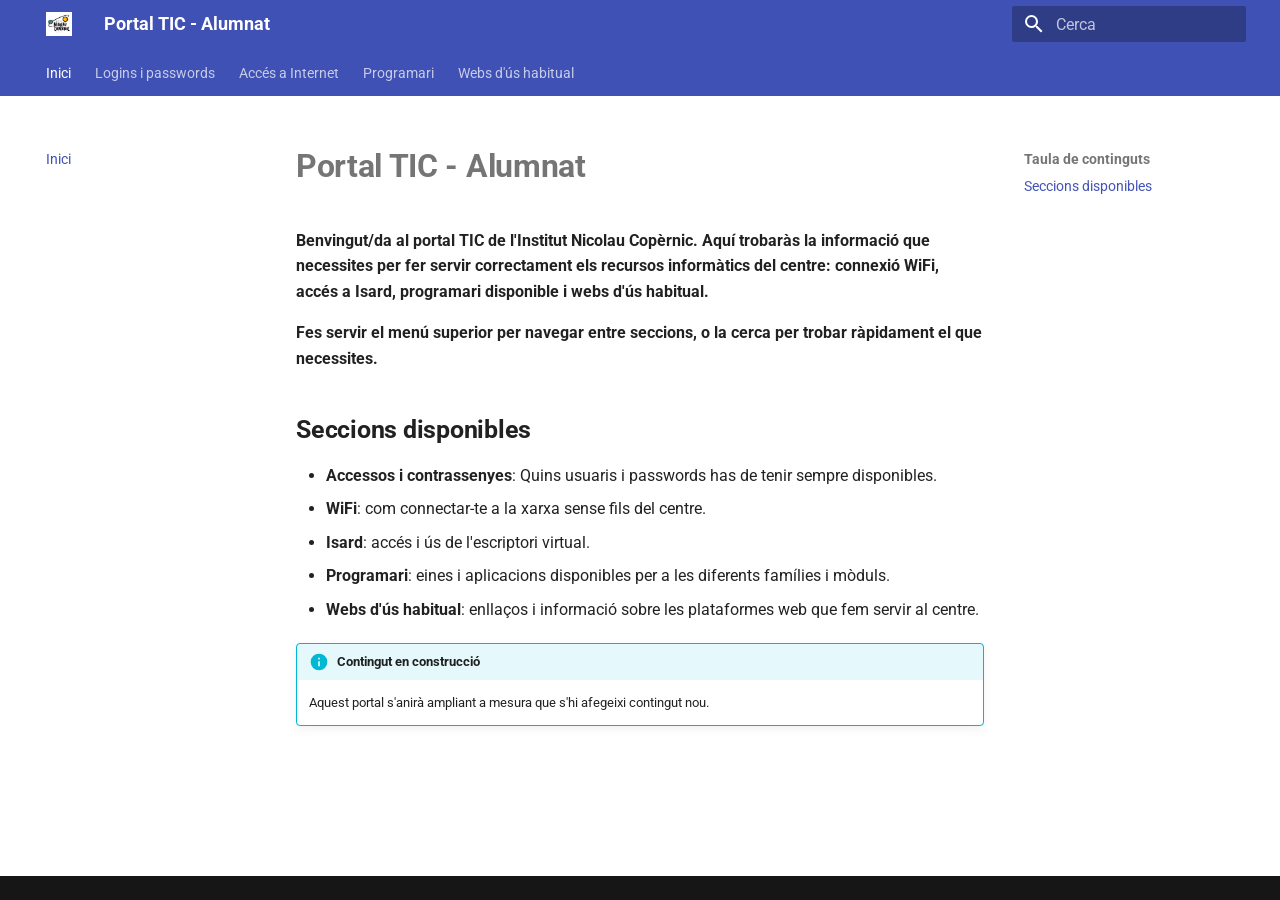
==== index.html @ 4d720d5c "Deployed 7f38041 with MkDocs version: 1.6.1" ====
<!doctype html>
<html lang="ca" class="no-js">
  <head>
    
      <meta charset="utf-8">
      <meta name="viewport" content="width=device-width,initial-scale=1">
      
        <meta name="description" content="Portal de referència amb la informació TIC de l'Institut Nicolau Copèrnic">
      
      
        <meta name="author" content="Institut Nicolau Copèrnic">
      
      
      
      
        <link rel="next" href="accessos/">
      
      
        
      
      
      <link rel="icon" href="assets/img/Logotip.jpg">
      <meta name="generator" content="mkdocs-1.6.1, mkdocs-material-9.7.7">
    
    
      
        <title>Inici - Portal TIC - Alumnat</title>
      
    
    
      <link rel="stylesheet" href="assets/stylesheets/main.ec1eaa64.min.css">
      
        
        <link rel="stylesheet" href="assets/stylesheets/palette.ab4e12ef.min.css">
      
      


    
    
      
    
    
      
        
        
        <link rel="preconnect" href="https://fonts.gstatic.com" crossorigin>
        <link rel="stylesheet" href="https://fonts.googleapis.com/css?family=Roboto:300,300i,400,400i,700,700i%7CRoboto+Mono:400,400i,700,700i&display=fallback">
        <style>:root{--md-text-font:"Roboto";--md-code-font:"Roboto Mono"}</style>
      
    
    
      <link rel="stylesheet" href="stylesheets/extra.css">
    
    <script>__md_scope=new URL(".",location),__md_hash=e=>[...e].reduce(((e,_)=>(e<<5)-e+_.charCodeAt(0)),0),__md_get=(e,_=localStorage,t=__md_scope)=>JSON.parse(_.getItem(t.pathname+"."+e)),__md_set=(e,_,t=localStorage,a=__md_scope)=>{try{t.setItem(a.pathname+"."+e,JSON.stringify(_))}catch(e){}}</script>
    
      

    
    
  </head>
  
  
    
    
      
    
    
    
    
    <body dir="ltr" data-md-color-scheme="default" data-md-color-primary="indigo" data-md-color-accent="indigo">
  
    
    <input class="md-toggle" data-md-toggle="drawer" type="checkbox" id="__drawer" autocomplete="off">
    <input class="md-toggle" data-md-toggle="search" type="checkbox" id="__search" autocomplete="off">
    <label class="md-overlay" for="__drawer"></label>
    <div data-md-component="skip">
      
        
        <a href="#portal-tic-alumnat" class="md-skip">
          Salta el contingut
        </a>
      
    </div>
    <div data-md-component="announce">
      
    </div>
    
    
      

<header class="md-header" data-md-component="header">
  <nav class="md-header__inner md-grid" aria-label="Capçalera">
    <a href="." title="Portal TIC - Alumnat" class="md-header__button md-logo" aria-label="Portal TIC - Alumnat" data-md-component="logo">
      
  <img src="assets/img/Logotip.jpg" alt="logo">

    </a>
    <label class="md-header__button md-icon" for="__drawer">
      
      <svg xmlns="http://www.w3.org/2000/svg" viewBox="0 0 24 24"><path d="M3 6h18v2H3zm0 5h18v2H3zm0 5h18v2H3z"/></svg>
    </label>
    <div class="md-header__title" data-md-component="header-title">
      <div class="md-header__ellipsis">
        <div class="md-header__topic">
          <span class="md-ellipsis">
            Portal TIC - Alumnat
          </span>
        </div>
        <div class="md-header__topic" data-md-component="header-topic">
          <span class="md-ellipsis">
            
              Inici
            
          </span>
        </div>
      </div>
    </div>
    
      
        <form class="md-header__option" data-md-component="palette">
  
    
    
    
    <input class="md-option" data-md-color-media="" data-md-color-scheme="default" data-md-color-primary="indigo" data-md-color-accent="indigo"  aria-hidden="true"  type="radio" name="__palette" id="__palette_0">
    
  
</form>
      
    
    
      <script>var palette=__md_get("__palette");if(palette&&palette.color){if("(prefers-color-scheme)"===palette.color.media){var media=matchMedia("(prefers-color-scheme: light)"),input=document.querySelector(media.matches?"[data-md-color-media='(prefers-color-scheme: light)']":"[data-md-color-media='(prefers-color-scheme: dark)']");palette.color.media=input.getAttribute("data-md-color-media"),palette.color.scheme=input.getAttribute("data-md-color-scheme"),palette.color.primary=input.getAttribute("data-md-color-primary"),palette.color.accent=input.getAttribute("data-md-color-accent")}for(var[key,value]of Object.entries(palette.color))document.body.setAttribute("data-md-color-"+key,value)}</script>
    
    
    
      
      
        <label class="md-header__button md-icon" for="__search">
          
          <svg xmlns="http://www.w3.org/2000/svg" viewBox="0 0 24 24"><path d="M9.5 3A6.5 6.5 0 0 1 16 9.5c0 1.61-.59 3.09-1.56 4.23l.27.27h.79l5 5-1.5 1.5-5-5v-.79l-.27-.27A6.52 6.52 0 0 1 9.5 16 6.5 6.5 0 0 1 3 9.5 6.5 6.5 0 0 1 9.5 3m0 2C7 5 5 7 5 9.5S7 14 9.5 14 14 12 14 9.5 12 5 9.5 5"/></svg>
        </label>
        <div class="md-search" data-md-component="search" role="dialog">
  <label class="md-search__overlay" for="__search"></label>
  <div class="md-search__inner" role="search">
    <form class="md-search__form" name="search">
      <input type="text" class="md-search__input" name="query" aria-label="Cerca" placeholder="Cerca" autocapitalize="off" autocorrect="off" autocomplete="off" spellcheck="false" data-md-component="search-query" required>
      <label class="md-search__icon md-icon" for="__search">
        
        <svg xmlns="http://www.w3.org/2000/svg" viewBox="0 0 24 24"><path d="M9.5 3A6.5 6.5 0 0 1 16 9.5c0 1.61-.59 3.09-1.56 4.23l.27.27h.79l5 5-1.5 1.5-5-5v-.79l-.27-.27A6.52 6.52 0 0 1 9.5 16 6.5 6.5 0 0 1 3 9.5 6.5 6.5 0 0 1 9.5 3m0 2C7 5 5 7 5 9.5S7 14 9.5 14 14 12 14 9.5 12 5 9.5 5"/></svg>
        
        <svg xmlns="http://www.w3.org/2000/svg" viewBox="0 0 24 24"><path d="M20 11v2H8l5.5 5.5-1.42 1.42L4.16 12l7.92-7.92L13.5 5.5 8 11z"/></svg>
      </label>
      <nav class="md-search__options" aria-label="Cerca">
        
        <button type="reset" class="md-search__icon md-icon" title="Neteja" aria-label="Neteja" tabindex="-1">
          
          <svg xmlns="http://www.w3.org/2000/svg" viewBox="0 0 24 24"><path d="M19 6.41 17.59 5 12 10.59 6.41 5 5 6.41 10.59 12 5 17.59 6.41 19 12 13.41 17.59 19 19 17.59 13.41 12z"/></svg>
        </button>
      </nav>
      
        <div class="md-search__suggest" data-md-component="search-suggest"></div>
      
    </form>
    <div class="md-search__output">
      <div class="md-search__scrollwrap" tabindex="0" data-md-scrollfix>
        <div class="md-search-result" data-md-component="search-result">
          <div class="md-search-result__meta">
            Inicialitzant cerca
          </div>
          <ol class="md-search-result__list" role="presentation"></ol>
        </div>
      </div>
    </div>
  </div>
</div>
      
    
    
  </nav>
  
</header>
    
    <div class="md-container" data-md-component="container">
      
      
        
          
            
<nav class="md-tabs" aria-label="Pestanyes" data-md-component="tabs">
  <div class="md-grid">
    <ul class="md-tabs__list">
      
        
  
  
  
    
  
  
    <li class="md-tabs__item md-tabs__item--active">
      <a href="." class="md-tabs__link">
        
  
  
    
  
  Inici

      </a>
    </li>
  

      
        
  
  
  
  
    
    
      <li class="md-tabs__item">
        <a href="accessos/" class="md-tabs__link">
          
  
  
  Logins i passwords

        </a>
      </li>
    
  

      
        
  
  
  
  
    
    
      <li class="md-tabs__item">
        <a href="wifi/" class="md-tabs__link">
          
  
  
  Accés a Internet

        </a>
      </li>
    
  

      
        
  
  
  
  
    
    
      <li class="md-tabs__item">
        <a href="programari/" class="md-tabs__link">
          
  
  
  Programari

        </a>
      </li>
    
  

      
        
  
  
  
  
    
    
      <li class="md-tabs__item">
        <a href="webs/" class="md-tabs__link">
          
  
  
  Webs d'ús habitual

        </a>
      </li>
    
  

      
    </ul>
  </div>
</nav>
          
        
      
      <main class="md-main" data-md-component="main">
        <div class="md-main__inner md-grid">
          
            
              
              <div class="md-sidebar md-sidebar--primary" data-md-component="sidebar" data-md-type="navigation" >
                <div class="md-sidebar__scrollwrap">
                  <div class="md-sidebar__inner">
                    


  


<nav class="md-nav md-nav--primary md-nav--lifted" aria-label="Navegació" data-md-level="0">
  <label class="md-nav__title" for="__drawer">
    <a href="." title="Portal TIC - Alumnat" class="md-nav__button md-logo" aria-label="Portal TIC - Alumnat" data-md-component="logo">
      
  <img src="assets/img/Logotip.jpg" alt="logo">

    </a>
    Portal TIC - Alumnat
  </label>
  
  <ul class="md-nav__list" data-md-scrollfix>
    
      
      
  
  
    
  
  
  
    <li class="md-nav__item md-nav__item--active">
      
      <input class="md-nav__toggle md-toggle" type="checkbox" id="__toc">
      
      
        
      
      
        <label class="md-nav__link md-nav__link--active" for="__toc">
          
  
  
  <span class="md-ellipsis">
    
  
    Inici
  

    
  </span>
  
  

          <span class="md-nav__icon md-icon"></span>
        </label>
      
      <a href="." class="md-nav__link md-nav__link--active">
        
  
  
  <span class="md-ellipsis">
    
  
    Inici
  

    
  </span>
  
  

      </a>
      
        

<nav class="md-nav md-nav--secondary" aria-label="Taula de continguts">
  
  
  
    
  
  
    <label class="md-nav__title" for="__toc">
      <span class="md-nav__icon md-icon"></span>
      Taula de continguts
    </label>
    <ul class="md-nav__list" data-md-component="toc" data-md-scrollfix>
      
        <li class="md-nav__item">
  <a href="#seccions-disponibles" class="md-nav__link">
    <span class="md-ellipsis">
      
        Seccions disponibles
      
    </span>
  </a>
  
</li>
      
    </ul>
  
</nav>
      
    </li>
  

    
      
      
  
  
  
  
    
    
    
    
      
      
    
    
    <li class="md-nav__item md-nav__item--nested">
      
        
        
          
        
        <input class="md-nav__toggle md-toggle md-toggle--indeterminate" type="checkbox" id="__nav_2" >
        
          
          <label class="md-nav__link" for="__nav_2" id="__nav_2_label" tabindex="0">
            
  
  
  <span class="md-ellipsis">
    
  
    Logins i passwords
  

    
  </span>
  
  

            <span class="md-nav__icon md-icon"></span>
          </label>
        
        <nav class="md-nav" data-md-level="1" aria-labelledby="__nav_2_label" aria-expanded="false">
          <label class="md-nav__title" for="__nav_2">
            <span class="md-nav__icon md-icon"></span>
            
  
    Logins i passwords
  

          </label>
          <ul class="md-nav__list" data-md-scrollfix>
            
              
                
  
  
  
  
    <li class="md-nav__item">
      <a href="accessos/" class="md-nav__link">
        
  
  
  <span class="md-ellipsis">
    
  
    Logins i passwords
  

    
  </span>
  
  

      </a>
    </li>
  

              
            
          </ul>
        </nav>
      
    </li>
  

    
      
      
  
  
  
  
    
    
    
    
      
      
    
    
    <li class="md-nav__item md-nav__item--nested">
      
        
        
          
        
        <input class="md-nav__toggle md-toggle md-toggle--indeterminate" type="checkbox" id="__nav_3" >
        
          
          <label class="md-nav__link" for="__nav_3" id="__nav_3_label" tabindex="0">
            
  
  
  <span class="md-ellipsis">
    
  
    Accés a Internet
  

    
  </span>
  
  

            <span class="md-nav__icon md-icon"></span>
          </label>
        
        <nav class="md-nav" data-md-level="1" aria-labelledby="__nav_3_label" aria-expanded="false">
          <label class="md-nav__title" for="__nav_3">
            <span class="md-nav__icon md-icon"></span>
            
  
    Accés a Internet
  

          </label>
          <ul class="md-nav__list" data-md-scrollfix>
            
              
                
  
  
  
  
    <li class="md-nav__item">
      <a href="wifi/" class="md-nav__link">
        
  
  
  <span class="md-ellipsis">
    
  
    Accés a Internet
  

    
  </span>
  
  

      </a>
    </li>
  

              
            
          </ul>
        </nav>
      
    </li>
  

    
      
      
  
  
  
  
    
    
    
    
      
      
    
    
    <li class="md-nav__item md-nav__item--nested">
      
        
        
          
        
        <input class="md-nav__toggle md-toggle md-toggle--indeterminate" type="checkbox" id="__nav_4" >
        
          
          <label class="md-nav__link" for="__nav_4" id="__nav_4_label" tabindex="0">
            
  
  
  <span class="md-ellipsis">
    
  
    Programari
  

    
  </span>
  
  

            <span class="md-nav__icon md-icon"></span>
          </label>
        
        <nav class="md-nav" data-md-level="1" aria-labelledby="__nav_4_label" aria-expanded="false">
          <label class="md-nav__title" for="__nav_4">
            <span class="md-nav__icon md-icon"></span>
            
  
    Programari
  

          </label>
          <ul class="md-nav__list" data-md-scrollfix>
            
              
                
  
  
  
  
    <li class="md-nav__item">
      <a href="programari/" class="md-nav__link">
        
  
  
  <span class="md-ellipsis">
    
  
    Programari
  

    
  </span>
  
  

      </a>
    </li>
  

              
            
          </ul>
        </nav>
      
    </li>
  

    
      
      
  
  
  
  
    
    
    
    
      
      
    
    
    <li class="md-nav__item md-nav__item--nested">
      
        
        
          
        
        <input class="md-nav__toggle md-toggle md-toggle--indeterminate" type="checkbox" id="__nav_5" >
        
          
          <label class="md-nav__link" for="__nav_5" id="__nav_5_label" tabindex="0">
            
  
  
  <span class="md-ellipsis">
    
  
    Webs d'ús habitual
  

    
  </span>
  
  

            <span class="md-nav__icon md-icon"></span>
          </label>
        
        <nav class="md-nav" data-md-level="1" aria-labelledby="__nav_5_label" aria-expanded="false">
          <label class="md-nav__title" for="__nav_5">
            <span class="md-nav__icon md-icon"></span>
            
  
    Webs d'ús habitual
  

          </label>
          <ul class="md-nav__list" data-md-scrollfix>
            
              
                
  
  
  
  
    <li class="md-nav__item">
      <a href="webs/" class="md-nav__link">
        
  
  
  <span class="md-ellipsis">
    
  
    Webs d'ús habitual
  

    
  </span>
  
  

      </a>
    </li>
  

              
            
          </ul>
        </nav>
      
    </li>
  

    
  </ul>
</nav>
                  </div>
                </div>
              </div>
            
            
              
              <div class="md-sidebar md-sidebar--secondary" data-md-component="sidebar" data-md-type="toc" >
                <div class="md-sidebar__scrollwrap">
                  <div class="md-sidebar__inner">
                    

<nav class="md-nav md-nav--secondary" aria-label="Taula de continguts">
  
  
  
    
  
  
    <label class="md-nav__title" for="__toc">
      <span class="md-nav__icon md-icon"></span>
      Taula de continguts
    </label>
    <ul class="md-nav__list" data-md-component="toc" data-md-scrollfix>
      
        <li class="md-nav__item">
  <a href="#seccions-disponibles" class="md-nav__link">
    <span class="md-ellipsis">
      
        Seccions disponibles
      
    </span>
  </a>
  
</li>
      
    </ul>
  
</nav>
                  </div>
                </div>
              </div>
            
          
          
            <div class="md-content" data-md-component="content">
              
              <article class="md-content__inner md-typeset">
                
                  



<h1 id="portal-tic-alumnat"><strong>Portal TIC - Alumnat</strong><a class="headerlink" href="#portal-tic-alumnat" title="Permanent link">&para;</a></h1>
<p><strong>Benvingut/da al portal TIC de l'Institut Nicolau Copèrnic. Aquí trobaràs la informació que necessites per fer servir correctament els recursos informàtics del centre: connexió WiFi, accés a Isard, programari disponible i webs d'ús habitual.</strong></p>
<p><strong>Fes servir el menú superior per navegar entre seccions, o la cerca per trobar ràpidament el que necessites.</strong></p>
<h2 id="seccions-disponibles"><strong>Seccions disponibles</strong><a class="headerlink" href="#seccions-disponibles" title="Permanent link">&para;</a></h2>
<ul>
<li><strong>Accessos i contrassenyes</strong>: Quins usuaris i passwords has de tenir sempre disponibles.</li>
<li><strong>WiFi</strong>: com connectar-te a la xarxa sense fils del centre.</li>
<li><strong>Isard</strong>: accés i ús de l'escriptori virtual.</li>
<li><strong>Programari</strong>: eines i aplicacions disponibles per a les diferents famílies i mòduls.</li>
<li><strong>Webs d'ús habitual</strong>: enllaços i informació sobre les plataformes web que fem servir al centre.</li>
</ul>
<div class="admonition info">
<p class="admonition-title">Contingut en construcció</p>
<p>Aquest portal s'anirà ampliant a mesura que s'hi afegeixi contingut nou.</p>
</div>







  
  






                
              </article>
            </div>
          
          
<script>var target=document.getElementById(location.hash.slice(1));target&&target.name&&(target.checked=target.name.startsWith("__tabbed_"))</script>
        </div>
        
          <button type="button" class="md-top md-icon" data-md-component="top" hidden>
  
  <svg xmlns="http://www.w3.org/2000/svg" viewBox="0 0 24 24"><path d="M13 20h-2V8l-5.5 5.5-1.42-1.42L12 4.16l7.92 7.92-1.42 1.42L13 8z"/></svg>
  Torna a l'inici
</button>
        
      </main>
      
        <footer class="md-footer">
  
  <div class="md-footer-meta md-typeset">
    <div class="md-footer-meta__inner md-grid">
      <div class="md-copyright">
  
  
</div>
      
    </div>
  </div>
</footer>
      
    </div>
    <div class="md-dialog" data-md-component="dialog">
      <div class="md-dialog__inner md-typeset"></div>
    </div>
    
    
    
      
      
      <script id="__config" type="application/json">{"annotate": null, "base": ".", "features": ["navigation.tabs", "navigation.top", "navigation.expand", "search.suggest", "search.highlight", "content.code.copy"], "search": "assets/javascripts/workers/search.2c215733.min.js", "tags": null, "translations": {"clipboard.copied": "Copiat al porta-retalls", "clipboard.copy": "C\u00f2pia al porta-retalls", "search.result.more.one": "1 m\u00e9s en aquesta p\u00e0gina", "search.result.more.other": "# m\u00e9s en aquesta p\u00e0gina", "search.result.none": "Cap document coincideix", "search.result.one": "1 document coincident", "search.result.other": "# documents coincidents", "search.result.placeholder": "Escriu per a comen\u00e7ar a cercar", "search.result.term.missing": "Desaparegut", "select.version": "Selecciona la versi\u00f3"}, "version": null}</script>
    
    
      <script src="assets/javascripts/bundle.d7400e89.min.js"></script>
      
    
  </body>
</html>
---- assets/stylesheets/main.ec1eaa64.min.css ----
@charset "UTF-8";html{-webkit-text-size-adjust:none;-moz-text-size-adjust:none;text-size-adjust:none;box-sizing:border-box}*,:after,:before{box-sizing:inherit}@media (prefers-reduced-motion){*,:after,:before{transition:none!important}}body{margin:0}a,button,input,label{-webkit-tap-highlight-color:transparent}a{color:inherit;text-decoration:none}hr{border:0;box-sizing:initial;display:block;height:.05rem;overflow:visible;padding:0}small{font-size:80%}sub,sup{line-height:1em}img{border-style:none}table{border-collapse:initial;border-spacing:0}td,th{font-weight:400;vertical-align:top}button{background:#0000;border:0;font-family:inherit;font-size:inherit;margin:0;padding:0}input{border:0;outline:none}:root{--md-primary-fg-color:#4051b5;--md-primary-fg-color--light:#5d6cc0;--md-primary-fg-color--dark:#303fa1;--md-primary-bg-color:#fff;--md-primary-bg-color--light:#ffffffb3;--md-accent-fg-color:#526cfe;--md-accent-fg-color--transparent:#526cfe1a;--md-accent-bg-color:#fff;--md-accent-bg-color--light:#ffffffb3}[data-md-color-scheme=default]{color-scheme:light}[data-md-color-scheme=default] img[src$="#gh-dark-mode-only"],[data-md-color-scheme=default] img[src$="#only-dark"]{display:none}:root,[data-md-color-scheme=default]{--md-hue:225deg;--md-default-fg-color:#000000de;--md-default-fg-color--light:#0000008a;--md-default-fg-color--lighter:#00000052;--md-default-fg-color--lightest:#00000012;--md-default-bg-color:#fff;--md-default-bg-color--light:#ffffffb3;--md-default-bg-color--lighter:#ffffff4d;--md-default-bg-color--lightest:#ffffff1f;--md-code-fg-color:#36464e;--md-code-bg-color:#f5f5f5;--md-code-bg-color--light:#f5f5f5b3;--md-code-bg-color--lighter:#f5f5f54d;--md-code-hl-color:#4287ff;--md-code-hl-color--light:#4287ff1a;--md-code-hl-number-color:#d52a2a;--md-code-hl-special-color:#db1457;--md-code-hl-function-color:#a846b9;--md-code-hl-constant-color:#6e59d9;--md-code-hl-keyword-color:#3f6ec6;--md-code-hl-string-color:#1c7d4d;--md-code-hl-name-color:var(--md-code-fg-color);--md-code-hl-operator-color:var(--md-default-fg-color--light);--md-code-hl-punctuation-color:var(--md-default-fg-color--light);--md-code-hl-comment-color:var(--md-default-fg-color--light);--md-code-hl-generic-color:var(--md-default-fg-color--light);--md-code-hl-variable-color:var(--md-default-fg-color--light);--md-typeset-color:var(--md-default-fg-color);--md-typeset-a-color:var(--md-primary-fg-color);--md-typeset-del-color:#f5503d26;--md-typeset-ins-color:#0bd57026;--md-typeset-kbd-color:#fafafa;--md-typeset-kbd-accent-color:#fff;--md-typeset-kbd-border-color:#b8b8b8;--md-typeset-mark-color:#ffff0080;--md-typeset-table-color:#0000001f;--md-typeset-table-color--light:rgba(0,0,0,.035);--md-admonition-fg-color:var(--md-default-fg-color);--md-admonition-bg-color:var(--md-default-bg-color);--md-warning-fg-color:#000000de;--md-warning-bg-color:#ff9;--md-footer-fg-color:#fff;--md-footer-fg-color--light:#ffffffb3;--md-footer-fg-color--lighter:#ffffff73;--md-footer-bg-color:#000000de;--md-footer-bg-color--dark:#00000052;--md-shadow-z1:0 0.2rem 0.5rem #0000000d,0 0 0.05rem #0000001a;--md-shadow-z2:0 0.2rem 0.5rem #0000001a,0 0 0.05rem #00000040;--md-shadow-z3:0 0.2rem 0.5rem #0003,0 0 0.05rem #00000059}.md-icon svg{fill:currentcolor;display:block;height:1.2rem;width:1.2rem}body{-webkit-font-smoothing:antialiased;-moz-osx-font-smoothing:grayscale;--md-text-font-family:var(--md-text-font,_),-apple-system,BlinkMacSystemFont,Helvetica,Arial,sans-serif;--md-code-font-family:var(--md-code-font,_),SFMono-Regular,Consolas,Menlo,monospace}aside,body,input{font-feature-settings:"kern","liga";color:var(--md-typeset-color);font-family:var(--md-text-font-family)}code,kbd,pre{font-feature-settings:"kern";font-family:var(--md-code-font-family)}:root{--md-typeset-table-sort-icon:url('data:image/svg+xml;charset=utf-8,<svg xmlns="http://www.w3.org/2000/svg" viewBox="0 0 24 24"><path d="m18 21-4-4h3V7h-3l4-4 4 4h-3v10h3M2 19v-2h10v2M2 13v-2h7v2M2 7V5h4v2z"/></svg>');--md-typeset-table-sort-icon--asc:url('data:image/svg+xml;charset=utf-8,<svg xmlns="http://www.w3.org/2000/svg" viewBox="0 0 24 24"><path d="M19 17h3l-4 4-4-4h3V3h2M2 17h10v2H2M6 5v2H2V5m0 6h7v2H2z"/></svg>');--md-typeset-table-sort-icon--desc:url('data:image/svg+xml;charset=utf-8,<svg xmlns="http://www.w3.org/2000/svg" viewBox="0 0 24 24"><path d="M19 7h3l-4-4-4 4h3v14h2M2 17h10v2H2M6 5v2H2V5m0 6h7v2H2z"/></svg>')}.md-typeset{-webkit-print-color-adjust:exact;color-adjust:exact;font-size:.8rem;line-height:1.6;overflow-wrap:break-word}@media print{.md-typeset{font-size:.68rem}}.md-typeset blockquote,.md-typeset dl,.md-typeset figure,.md-typeset ol,.md-typeset pre,.md-typeset ul{margin-bottom:1em;margin-top:1em}.md-typeset h1{color:var(--md-default-fg-color--light);font-size:2em;line-height:1.3;margin:0 0 1.25em}.md-typeset h1,.md-typeset h2{font-weight:300;letter-spacing:-.01em}.md-typeset h2{font-size:1.5625em;line-height:1.4;margin:1.6em 0 .64em}.md-typeset h3{font-size:1.25em;font-weight:400;letter-spacing:-.01em;line-height:1.5;margin:1.6em 0 .8em}.md-typeset h2+h3{margin-top:.8em}.md-typeset h4{font-weight:700;letter-spacing:-.01em;margin:1em 0}.md-typeset h5,.md-typeset h6{color:var(--md-default-fg-color--light);font-size:.8em;font-weight:700;letter-spacing:-.01em;margin:1.25em 0}.md-typeset h5{text-transform:uppercase}.md-typeset h5 code{text-transform:none}.md-typeset hr{border-bottom:.05rem solid var(--md-default-fg-color--lightest);display:flow-root;margin:1.5em 0}.md-typeset a{color:var(--md-typeset-a-color);word-break:break-word}.md-typeset a,.md-typeset a:before{transition:color 125ms}.md-typeset a:focus,.md-typeset a:hover{color:var(--md-accent-fg-color)}.md-typeset a:focus code,.md-typeset a:hover code{background-color:var(--md-accent-fg-color--transparent);color:var(--md-accent-fg-color)}.md-typeset a code{color:var(--md-typeset-a-color)}.md-typeset a.focus-visible{outline-color:var(--md-accent-fg-color);outline-offset:.2rem}.md-typeset code,.md-typeset kbd,.md-typeset pre{color:var(--md-code-fg-color);direction:ltr;font-variant-ligatures:none;transition:background-color 125ms}@media print{.md-typeset code,.md-typeset kbd,.md-typeset pre{white-space:pre-wrap}}.md-typeset code{background-color:var(--md-code-bg-color);border-radius:.1rem;-webkit-box-decoration-break:clone;box-decoration-break:clone;font-size:.85em;padding:0 .2941176471em;transition:color 125ms,background-color 125ms;word-break:break-word}.md-typeset code:not(.focus-visible){-webkit-tap-highlight-color:transparent;outline:none}.md-typeset pre{display:flow-root;line-height:1.4;position:relative}.md-typeset pre>code{-webkit-box-decoration-break:slice;box-decoration-break:slice;box-shadow:none;display:block;margin:0;outline-color:var(--md-accent-fg-color);overflow:auto;padding:.7720588235em 1.1764705882em;scrollbar-color:var(--md-default-fg-color--lighter) #0000;scrollbar-width:thin;touch-action:auto;word-break:normal}.md-typeset pre>code:hover{scrollbar-color:var(--md-accent-fg-color) #0000}.md-typeset pre>code::-webkit-scrollbar{height:.2rem;width:.2rem}.md-typeset pre>code::-webkit-scrollbar-thumb{background-color:var(--md-default-fg-color--lighter)}.md-typeset pre>code::-webkit-scrollbar-thumb:hover{background-color:var(--md-accent-fg-color)}.md-typeset kbd{background-color:var(--md-typeset-kbd-color);border-radius:.1rem;box-shadow:0 .1rem 0 .05rem var(--md-typeset-kbd-border-color),0 .1rem 0 var(--md-typeset-kbd-border-color),0 -.1rem .2rem var(--md-typeset-kbd-accent-color) inset;color:var(--md-default-fg-color);display:inline-block;font-size:.75em;padding:0 .6666666667em;vertical-align:text-top;word-break:break-word}.md-typeset mark{background-color:var(--md-typeset-mark-color);-webkit-box-decoration-break:clone;box-decoration-break:clone;color:inherit;word-break:break-word}.md-typeset abbr{cursor:help;text-decoration:none}.md-typeset [data-preview],.md-typeset abbr{border-bottom:.05rem dotted var(--md-default-fg-color--light)}.md-typeset small{opacity:.75}[dir=ltr] .md-typeset sub,[dir=ltr] .md-typeset sup{margin-left:.078125em}[dir=rtl] .md-typeset sub,[dir=rtl] .md-typeset sup{margin-right:.078125em}[dir=ltr] .md-typeset blockquote{padding-left:.6rem}[dir=rtl] .md-typeset blockquote{padding-right:.6rem}[dir=ltr] .md-typeset blockquote{border-left:.2rem solid var(--md-default-fg-color--lighter)}[dir=rtl] .md-typeset blockquote{border-right:.2rem solid var(--md-default-fg-color--lighter)}.md-typeset blockquote{color:var(--md-default-fg-color--light);margin-left:0;margin-right:0}.md-typeset ul{list-style-type:disc}.md-typeset ul[type]{list-style-type:revert-layer}[dir=ltr] .md-typeset ol,[dir=ltr] .md-typeset ul{margin-left:.625em}[dir=rtl] .md-typeset ol,[dir=rtl] .md-typeset ul{margin-right:.625em}.md-typeset ol,.md-typeset ul{padding:0}.md-typeset ol:not([hidden]),.md-typeset ul:not([hidden]){display:flow-root}.md-typeset ol ol,.md-typeset ul ol{list-style-type:lower-alpha}.md-typeset ol ol ol,.md-typeset ul ol ol{list-style-type:lower-roman}.md-typeset ol ol ol ol,.md-typeset ul ol ol ol{list-style-type:upper-alpha}.md-typeset ol ol ol ol ol,.md-typeset ul ol ol ol ol{list-style-type:upper-roman}.md-typeset ol[type],.md-typeset ul[type]{list-style-type:revert-layer}[dir=ltr] .md-typeset ol li,[dir=ltr] .md-typeset ul li{margin-left:1.25em}[dir=rtl] .md-typeset ol li,[dir=rtl] .md-typeset ul li{margin-right:1.25em}.md-typeset ol li,.md-typeset ul li{margin-bottom:.5em}.md-typeset ol li blockquote,.md-typeset ol li p,.md-typeset ul li blockquote,.md-typeset ul li p{margin:.5em 0}.md-typeset ol li:last-child,.md-typeset ul li:last-child{margin-bottom:0}[dir=ltr] .md-typeset ol li ol,[dir=ltr] .md-typeset ol li ul,[dir=ltr] .md-typeset ul li ol,[dir=ltr] .md-typeset ul li ul{margin-left:.625em}[dir=rtl] .md-typeset ol li ol,[dir=rtl] .md-typeset ol li ul,[dir=rtl] .md-typeset ul li ol,[dir=rtl] .md-typeset ul li ul{margin-right:.625em}.md-typeset ol li ol,.md-typeset ol li ul,.md-typeset ul li ol,.md-typeset ul li ul{margin-bottom:.5em;margin-top:.5em}[dir=ltr] .md-typeset dd{margin-left:1.875em}[dir=rtl] .md-typeset dd{margin-right:1.875em}.md-typeset dd{margin-bottom:1.5em;margin-top:1em}.md-typeset img,.md-typeset svg,.md-typeset video{height:auto;max-width:100%}.md-typeset img[align=left]{margin:1em 1em 1em 0}.md-typeset img[align=right]{margin:1em 0 1em 1em}.md-typeset img[align]:only-child{margin-top:0}.md-typeset figure{display:flow-root;margin:1em auto;max-width:100%;text-align:center;width:fit-content}.md-typeset figure img{display:block;margin:0 auto}.md-typeset figcaption{font-style:italic;margin:1em auto;max-width:24rem}.md-typeset iframe{max-width:100%}.md-typeset table:not([class]){background-color:var(--md-default-bg-color);border:.05rem solid var(--md-typeset-table-color);border-radius:.1rem;display:inline-block;font-size:.64rem;max-width:100%;overflow:auto;touch-action:auto}@media print{.md-typeset table:not([class]){display:table}}.md-typeset table:not([class])+*{margin-top:1.5em}.md-typeset table:not([class]) td>:first-child,.md-typeset table:not([class]) th>:first-child{margin-top:0}.md-typeset table:not([class]) td>:last-child,.md-typeset table:not([class]) th>:last-child{margin-bottom:0}.md-typeset table:not([class]) td:not([align]),.md-typeset table:not([class]) th:not([align]){text-align:left}[dir=rtl] .md-typeset table:not([class]) td:not([align]),[dir=rtl] .md-typeset table:not([class]) th:not([align]){text-align:right}.md-typeset table:not([class]) th{font-weight:700;min-width:5rem;padding:.9375em 1.25em;vertical-align:top}.md-typeset table:not([class]) td{border-top:.05rem solid var(--md-typeset-table-color);padding:.9375em 1.25em;vertical-align:top}.md-typeset table:not([class]) tbody tr{transition:background-color 125ms}.md-typeset table:not([class]) tbody tr:hover{background-color:var(--md-typeset-table-color--light);box-shadow:0 .05rem 0 var(--md-default-bg-color) inset}.md-typeset table:not([class]) a{word-break:normal}.md-typeset table th[role=columnheader]{cursor:pointer}[dir=ltr] .md-typeset table th[role=columnheader]:after{margin-left:.5em}[dir=rtl] .md-typeset table th[role=columnheader]:after{margin-right:.5em}.md-typeset table th[role=columnheader]:after{content:"";display:inline-block;height:1.2em;-webkit-mask-image:var(--md-typeset-table-sort-icon);mask-image:var(--md-typeset-table-sort-icon);-webkit-mask-repeat:no-repeat;mask-repeat:no-repeat;-webkit-mask-size:contain;mask-size:contain;transition:background-color 125ms;vertical-align:text-bottom;width:1.2em}.md-typeset table th[role=columnheader]:hover:after{background-color:var(--md-default-fg-color--lighter)}.md-typeset table th[role=columnheader][aria-sort=ascending]:after{background-color:var(--md-default-fg-color--light);-webkit-mask-image:var(--md-typeset-table-sort-icon--asc);mask-image:var(--md-typeset-table-sort-icon--asc)}.md-typeset table th[role=columnheader][aria-sort=descending]:after{background-color:var(--md-default-fg-color--light);-webkit-mask-image:var(--md-typeset-table-sort-icon--desc);mask-image:var(--md-typeset-table-sort-icon--desc)}.md-typeset__scrollwrap{margin:1em -.8rem;overflow-x:auto;touch-action:auto}.md-typeset__table{display:inline-block;margin-bottom:.5em;padding:0 .8rem}@media print{.md-typeset__table{display:block}}html .md-typeset__table table{display:table;margin:0;overflow:hidden;width:100%}@media screen and (max-width:44.984375em){.md-content__inner>pre{margin:1em -.8rem}.md-content__inner>pre code{border-radius:0}}.md-typeset .md-author{border-radius:100%;display:block;flex-shrink:0;height:1.6rem;overflow:hidden;position:relative;transition:color 125ms,transform 125ms;width:1.6rem}.md-typeset .md-author img{display:block}.md-typeset .md-author--more{background:var(--md-default-fg-color--lightest);color:var(--md-default-fg-color--lighter);font-size:.6rem;font-weight:700;line-height:1.6rem;text-align:center}.md-typeset .md-author--long{height:2.4rem;width:2.4rem}.md-typeset a.md-author{transform:scale(1)}.md-typeset a.md-author img{border-radius:100%;filter:grayscale(100%) opacity(75%);transition:filter 125ms}.md-typeset a.md-author:focus,.md-typeset a.md-author:hover{transform:scale(1.1);z-index:1}.md-typeset a.md-author:focus img,.md-typeset a.md-author:hover img{filter:grayscale(0)}.md-banner{background-color:var(--md-footer-bg-color);color:var(--md-footer-fg-color);overflow:auto}@media print{.md-banner{display:none}}.md-banner--warning{background-color:var(--md-warning-bg-color);color:var(--md-warning-fg-color)}.md-banner__inner{font-size:.7rem;margin:.6rem auto;padding:0 .8rem}[dir=ltr] .md-banner__button{float:right}[dir=rtl] .md-banner__button{float:left}.md-banner__button{color:inherit;cursor:pointer;transition:opacity .25s}.no-js .md-banner__button{display:none}.md-banner__button:hover{opacity:.7}html{font-size:125%;height:100%;overflow-x:hidden}@media screen and (min-width:100em){html{font-size:137.5%}}@media screen and (min-width:125em){html{font-size:150%}}body{background-color:var(--md-default-bg-color);display:flex;flex-direction:column;font-size:.5rem;min-height:100%;position:relative;width:100%}@media print{body{display:block}}@media screen and (max-width:59.984375em){body[data-md-scrolllock]{position:fixed}}.md-grid{margin-left:auto;margin-right:auto;max-width:61rem}.md-container{display:flex;flex-direction:column;flex-grow:1}@media print{.md-container{display:block}}.md-main{flex-grow:1}.md-main__inner{display:flex;height:100%;margin-top:1.5rem}.md-ellipsis{overflow:hidden;text-overflow:ellipsis}.md-toggle{display:none}.md-option{height:0;opacity:0;position:absolute;width:0}.md-option:checked+label:not([hidden]){display:block}.md-option.focus-visible+label{outline-color:var(--md-accent-fg-color);outline-style:auto}.md-skip{background-color:var(--md-default-fg-color);border-radius:.1rem;color:var(--md-default-bg-color);font-size:.64rem;margin:.5rem;opacity:0;outline-color:var(--md-accent-fg-color);padding:.3rem .5rem;position:fixed;transform:translateY(.4rem);z-index:-1}.md-skip:focus{opacity:1;transform:translateY(0);transition:transform .25s cubic-bezier(.4,0,.2,1),opacity 175ms 75ms;z-index:10}@page{margin:25mm}:root{--md-clipboard-icon:url('data:image/svg+xml;charset=utf-8,<svg xmlns="http://www.w3.org/2000/svg" viewBox="0 0 24 24"><path d="M19 21H8V7h11m0-2H8a2 2 0 0 0-2 2v14a2 2 0 0 0 2 2h11a2 2 0 0 0 2-2V7a2 2 0 0 0-2-2m-3-4H4a2 2 0 0 0-2 2v14h2V3h12z"/></svg>')}.md-clipboard{border-radius:.1rem;color:var(--md-default-fg-color--lightest);cursor:pointer;height:1.5em;outline-color:var(--md-accent-fg-color);outline-offset:.1rem;transition:color .25s;width:1.5em;z-index:1}@media print{.md-clipboard{display:none}}.md-clipboard:not(.focus-visible){-webkit-tap-highlight-color:transparent;outline:none}:hover>.md-clipboard{color:var(--md-default-fg-color--light)}.md-clipboard:focus,.md-clipboard:hover{color:var(--md-accent-fg-color)}.md-clipboard:after{background-color:currentcolor;content:"";display:block;height:1.125em;margin:0 auto;-webkit-mask-image:var(--md-clipboard-icon);mask-image:var(--md-clipboard-icon);-webkit-mask-position:center;mask-position:center;-webkit-mask-repeat:no-repeat;mask-repeat:no-repeat;-webkit-mask-size:contain;mask-size:contain;width:1.125em}.md-clipboard--inline{cursor:pointer}.md-clipboard--inline code{transition:color .25s,background-color .25s}.md-clipboard--inline:focus code,.md-clipboard--inline:hover code{background-color:var(--md-accent-fg-color--transparent);color:var(--md-accent-fg-color)}:root{--md-code-select-icon:url('data:image/svg+xml;charset=utf-8,<svg xmlns="http://www.w3.org/2000/svg" viewBox="0 0 24 24"><path d="M19 19h-4v2h4c1.1 0 2-.9 2-2v-4h-2m0-12h-4v2h4v4h2V5c0-1.1-.9-2-2-2M5 5h4V3H5c-1.1 0-2 .9-2 2v4h2m0 6H3v4c0 1.1.9 2 2 2h4v-2H5zm2-4h2v2H7zm4 0h2v2h-2zm4 0h2v2h-2zM7 7h2v2H7zm4 0h2v2h-2zm4 0h2v2h-2zm-8 8h2v2H7zm4 0h2v2h-2zm4 0h2v2h-2z"/></svg>');--md-code-copy-icon:url('data:image/svg+xml;charset=utf-8,<svg xmlns="http://www.w3.org/2000/svg" viewBox="0 0 24 24"><path d="M19 21H8V7h11m0-2H8a2 2 0 0 0-2 2v14a2 2 0 0 0 2 2h11a2 2 0 0 0 2-2V7a2 2 0 0 0-2-2m-3-4H4a2 2 0 0 0-2 2v14h2V3h12z"/></svg>')}.md-typeset .md-code__content{display:grid}.md-code__nav{background-color:var(--md-code-bg-color--lighter);border-radius:.1rem;display:flex;gap:.2rem;padding:.2rem;position:absolute;right:.25em;top:.25em;transition:background-color .25s;z-index:1}:hover>.md-code__nav{background-color:var(--md-code-bg-color--light)}.md-code__button{color:var(--md-default-fg-color--lightest);cursor:pointer;display:block;height:1.5em;outline-color:var(--md-accent-fg-color);outline-offset:.1rem;transition:color .25s;width:1.5em}:hover>*>.md-code__button{color:var(--md-default-fg-color--light)}.md-code__button.focus-visible,.md-code__button:hover{color:var(--md-accent-fg-color)}.md-code__button--active{color:var(--md-default-fg-color)!important}.md-code__button:after{background-color:currentcolor;content:"";display:block;height:1.125em;margin:0 auto;-webkit-mask-position:center;mask-position:center;-webkit-mask-repeat:no-repeat;mask-repeat:no-repeat;-webkit-mask-size:contain;mask-size:contain;width:1.125em}.md-code__button[data-md-type=select]:after{-webkit-mask-image:var(--md-code-select-icon);mask-image:var(--md-code-select-icon)}.md-code__button[data-md-type=copy]:after{-webkit-mask-image:var(--md-code-copy-icon);mask-image:var(--md-code-copy-icon)}@keyframes consent{0%{opacity:0;transform:translateY(100%)}to{opacity:1;transform:translateY(0)}}@keyframes overlay{0%{opacity:0}to{opacity:1}}.md-consent__overlay{animation:overlay .25s both;-webkit-backdrop-filter:blur(.1rem);backdrop-filter:blur(.1rem);background-color:#0000008a;height:100%;opacity:1;position:fixed;top:0;width:100%;z-index:5}.md-consent__inner{animation:consent .5s cubic-bezier(.1,.7,.1,1) both;background-color:var(--md-default-bg-color);border:0;border-radius:.1rem;bottom:0;box-shadow:0 0 .2rem #0000001a,0 .2rem .4rem #0003;max-height:100%;overflow:auto;padding:0;position:fixed;width:100%;z-index:5}.md-consent__form{padding:.8rem}.md-consent__settings{display:none;margin:1em 0}input:checked+.md-consent__settings{display:block}.md-consent__controls{margin-bottom:.8rem}.md-typeset .md-consent__controls .md-button{display:inline}@media screen and (max-width:44.984375em){.md-typeset .md-consent__controls .md-button{display:block;margin-top:.4rem;text-align:center;width:100%}}.md-consent label{cursor:pointer}.md-content{flex-grow:1;min-width:0}.md-content__inner{margin:0 .8rem 1.2rem;padding-top:.6rem}@media screen and (min-width:76.25em){[dir=ltr] .md-sidebar--primary:not([hidden])~.md-content>.md-content__inner{margin-left:1.2rem}[dir=ltr] .md-sidebar--secondary:not([hidden])~.md-content>.md-content__inner,[dir=rtl] .md-sidebar--primary:not([hidden])~.md-content>.md-content__inner{margin-right:1.2rem}[dir=rtl] .md-sidebar--secondary:not([hidden])~.md-content>.md-content__inner{margin-left:1.2rem}}.md-content__inner:before{content:"";display:block;height:.4rem}.md-content__inner>:last-child{margin-bottom:0}[dir=ltr] .md-content__button{float:right}[dir=rtl] .md-content__button{float:left}[dir=ltr] .md-content__button{margin-left:.4rem}[dir=rtl] .md-content__button{margin-right:.4rem}.md-content__button{margin:.4rem 0;padding:0}@media print{.md-content__button{display:none}}.md-typeset .md-content__button{color:var(--md-default-fg-color--lighter)}.md-content__button svg{display:inline;vertical-align:top}[dir=rtl] .md-content__button svg{transform:scaleX(-1)}[dir=ltr] .md-dialog{right:.8rem}[dir=rtl] .md-dialog{left:.8rem}.md-dialog{background-color:var(--md-default-fg-color);border-radius:.1rem;bottom:.8rem;box-shadow:var(--md-shadow-z3);min-width:11.1rem;opacity:0;padding:.4rem .6rem;pointer-events:none;position:fixed;transform:translateY(100%);transition:transform 0ms .4s,opacity .4s;z-index:4}@media print{.md-dialog{display:none}}.md-dialog--active{opacity:1;pointer-events:auto;transform:translateY(0);transition:transform .4s cubic-bezier(.075,.85,.175,1),opacity .4s}.md-dialog__inner{color:var(--md-default-bg-color);font-size:.7rem}.md-feedback{margin:2em 0 1em;text-align:center}.md-feedback fieldset{border:none;margin:0;padding:0}.md-feedback__title{font-weight:700;margin:1em auto}.md-feedback__inner{position:relative}.md-feedback__list{display:flex;flex-wrap:wrap;place-content:baseline center;position:relative}.md-feedback__list:hover .md-icon:not(:disabled){color:var(--md-default-fg-color--lighter)}:disabled .md-feedback__list{min-height:1.8rem}.md-feedback__icon{color:var(--md-default-fg-color--light);cursor:pointer;flex-shrink:0;margin:0 .1rem;transition:color 125ms}.md-feedback__icon:not(:disabled).md-icon:hover{color:var(--md-accent-fg-color)}.md-feedback__icon:disabled{color:var(--md-default-fg-color--lightest);pointer-events:none}.md-feedback__note{opacity:0;position:relative;transform:translateY(.4rem);transition:transform .4s cubic-bezier(.1,.7,.1,1),opacity .15s}.md-feedback__note>*{margin:0 auto;max-width:16rem}:disabled .md-feedback__note{opacity:1;transform:translateY(0)}@media print{.md-feedback{display:none}}.md-footer{background-color:var(--md-footer-bg-color);color:var(--md-footer-fg-color)}@media print{.md-footer{display:none}}.md-footer__inner{justify-content:space-between;overflow:auto;padding:.2rem}.md-footer__inner:not([hidden]){display:flex}.md-footer__link{align-items:end;display:flex;flex-grow:0.01;margin-bottom:.4rem;margin-top:1rem;max-width:100%;outline-color:var(--md-accent-fg-color);overflow:hidden;transition:opacity .25s}.md-footer__link:focus,.md-footer__link:hover{opacity:.7}[dir=rtl] .md-footer__link svg{transform:scaleX(-1)}@media screen and (max-width:44.984375em){.md-footer__link--prev{flex-shrink:0}.md-footer__link--prev .md-footer__title{display:none}}[dir=ltr] .md-footer__link--next{margin-left:auto}[dir=rtl] .md-footer__link--next{margin-right:auto}.md-footer__link--next{text-align:right}[dir=rtl] .md-footer__link--next{text-align:left}.md-footer__title{flex-grow:1;font-size:.9rem;margin-bottom:.7rem;max-width:calc(100% - 2.4rem);padding:0 1rem;white-space:nowrap}.md-footer__button{margin:.2rem;padding:.4rem}.md-footer__direction{font-size:.64rem;opacity:.7}.md-footer-meta{background-color:var(--md-footer-bg-color--dark)}.md-footer-meta__inner{display:flex;flex-wrap:wrap;justify-content:space-between;padding:.2rem}html .md-footer-meta.md-typeset a{color:var(--md-footer-fg-color--light)}html .md-footer-meta.md-typeset a:focus,html .md-footer-meta.md-typeset a:hover{color:var(--md-footer-fg-color)}.md-copyright{color:var(--md-footer-fg-color--lighter);font-size:.64rem;margin:auto .6rem;padding:.4rem 0;width:100%}@media screen and (min-width:45em){.md-copyright{width:auto}}.md-copyright__highlight{color:var(--md-footer-fg-color--light)}.md-social{display:inline-flex;gap:.2rem;margin:0 .4rem;padding:.2rem 0 .6rem}@media screen and (min-width:45em){.md-social{padding:.6rem 0}}.md-social__link{display:inline-block;height:1.6rem;text-align:center;width:1.6rem}.md-social__link:before{line-height:1.9}.md-social__link svg{fill:currentcolor;max-height:.8rem;vertical-align:-25%}.md-typeset .md-button{border:.1rem solid;border-radius:.1rem;color:var(--md-primary-fg-color);cursor:pointer;display:inline-block;font-weight:700;padding:.625em 2em;transition:color 125ms,background-color 125ms,border-color 125ms}.md-typeset .md-button--primary{background-color:var(--md-primary-fg-color);border-color:var(--md-primary-fg-color);color:var(--md-primary-bg-color)}.md-typeset .md-button:focus,.md-typeset .md-button:hover{background-color:var(--md-accent-fg-color);border-color:var(--md-accent-fg-color);color:var(--md-accent-bg-color)}[dir=ltr] .md-typeset .md-input{border-top-left-radius:.1rem}[dir=ltr] .md-typeset .md-input,[dir=rtl] .md-typeset .md-input{border-top-right-radius:.1rem}[dir=rtl] .md-typeset .md-input{border-top-left-radius:.1rem}.md-typeset .md-input{border-bottom:.1rem solid var(--md-default-fg-color--lighter);box-shadow:var(--md-shadow-z1);font-size:.8rem;height:1.8rem;padding:0 .6rem;transition:border .25s,box-shadow .25s}.md-typeset .md-input:focus,.md-typeset .md-input:hover{border-bottom-color:var(--md-accent-fg-color);box-shadow:var(--md-shadow-z2)}.md-typeset .md-input--stretch{width:100%}.md-header{background-color:var(--md-primary-fg-color);box-shadow:0 0 .2rem #0000,0 .2rem .4rem #0000;color:var(--md-primary-bg-color);display:block;left:0;position:sticky;right:0;top:0;z-index:4}@media print{.md-header{display:none}}.md-header[hidden]{transform:translateY(-100%);transition:transform .25s cubic-bezier(.8,0,.6,1),box-shadow .25s}.md-header--shadow{box-shadow:0 0 .2rem #0000001a,0 .2rem .4rem #0003;transition:transform .25s cubic-bezier(.1,.7,.1,1),box-shadow .25s}.md-header__inner{align-items:center;display:flex;padding:0 .2rem}.md-header__button{color:currentcolor;cursor:pointer;margin:.2rem;outline-color:var(--md-accent-fg-color);padding:.4rem;position:relative;transition:opacity .25s;vertical-align:middle;z-index:1}.md-header__button:hover{opacity:.7}.md-header__button:not([hidden]){display:inline-block}.md-header__button:not(.focus-visible){-webkit-tap-highlight-color:transparent;outline:none}.md-header__button.md-logo{margin:.2rem;padding:.4rem}@media screen and (max-width:76.234375em){.md-header__button.md-logo{display:none}}.md-header__button.md-logo img,.md-header__button.md-logo svg{fill:currentcolor;display:block;height:1.2rem;width:auto}@media screen and (min-width:60em){.md-header__button[for=__search]{display:none}}.no-js .md-header__button[for=__search]{display:none}[dir=rtl] .md-header__button[for=__search] svg{transform:scaleX(-1)}@media screen and (min-width:76.25em){.md-header__button[for=__drawer]{display:none}}.md-header__topic{display:flex;max-width:100%;position:absolute;transition:transform .4s cubic-bezier(.1,.7,.1,1),opacity .15s;white-space:nowrap}.md-header__topic+.md-header__topic{opacity:0;pointer-events:none;transform:translateX(1.25rem);transition:transform .4s cubic-bezier(1,.7,.1,.1),opacity .15s;z-index:-1}[dir=rtl] .md-header__topic+.md-header__topic{transform:translateX(-1.25rem)}.md-header__topic:first-child{font-weight:700}[dir=ltr] .md-header__title{margin-left:1rem;margin-right:.4rem}[dir=rtl] .md-header__title{margin-left:.4rem;margin-right:1rem}.md-header__title{flex-grow:1;font-size:.9rem;height:2.4rem;line-height:2.4rem}.md-header__title--active .md-header__topic{opacity:0;pointer-events:none;transform:translateX(-1.25rem);transition:transform .4s cubic-bezier(1,.7,.1,.1),opacity .15s;z-index:-1}[dir=rtl] .md-header__title--active .md-header__topic{transform:translateX(1.25rem)}.md-header__title--active .md-header__topic+.md-header__topic{opacity:1;pointer-events:auto;transform:translateX(0);transition:transform .4s cubic-bezier(.1,.7,.1,1),opacity .15s;z-index:0}.md-header__title>.md-header__ellipsis{height:100%;position:relative;width:100%}.md-header__option{display:flex;flex-shrink:0;max-width:100%;transition:max-width 0ms .25s,opacity .25s .25s;white-space:nowrap}[data-md-toggle=search]:checked~.md-header .md-header__option{max-width:0;opacity:0;transition:max-width 0ms,opacity 0ms}.md-header__option>input{bottom:0}.md-header__source{display:none}@media screen and (min-width:60em){[dir=ltr] .md-header__source{margin-left:1rem}[dir=rtl] .md-header__source{margin-right:1rem}.md-header__source{display:block;max-width:11.7rem;width:11.7rem}}@media screen and (min-width:76.25em){[dir=ltr] .md-header__source{margin-left:1.4rem}[dir=rtl] .md-header__source{margin-right:1.4rem}}.md-meta{color:var(--md-default-fg-color--light);font-size:.7rem;line-height:1.3}.md-meta__list{display:inline-flex;flex-wrap:wrap;list-style:none;margin:0;padding:0}.md-meta__item:not(:last-child):after{content:"·";margin-left:.2rem;margin-right:.2rem}.md-meta__link{color:var(--md-typeset-a-color)}.md-meta__link:focus,.md-meta__link:hover{color:var(--md-accent-fg-color)}.md-draft{background-color:#ff1744;border-radius:.125em;color:#fff;display:inline-block;font-weight:700;padding-left:.5714285714em;padding-right:.5714285714em}:root{--md-nav-icon--prev:url('data:image/svg+xml;charset=utf-8,<svg xmlns="http://www.w3.org/2000/svg" viewBox="0 0 24 24"><path d="M20 11v2H8l5.5 5.5-1.42 1.42L4.16 12l7.92-7.92L13.5 5.5 8 11z"/></svg>');--md-nav-icon--next:url('data:image/svg+xml;charset=utf-8,<svg xmlns="http://www.w3.org/2000/svg" viewBox="0 0 24 24"><path d="M8.59 16.58 13.17 12 8.59 7.41 10 6l6 6-6 6z"/></svg>');--md-toc-icon:url('data:image/svg+xml;charset=utf-8,<svg xmlns="http://www.w3.org/2000/svg" viewBox="0 0 24 24"><path d="M3 9h14V7H3zm0 4h14v-2H3zm0 4h14v-2H3zm16 0h2v-2h-2zm0-10v2h2V7zm0 6h2v-2h-2z"/></svg>')}.md-nav{font-size:.7rem;line-height:1.3}.md-nav__title{color:var(--md-default-fg-color--light);display:block;font-weight:700;overflow:hidden;padding:0 .6rem;text-overflow:ellipsis}.md-nav__title .md-nav__button{display:none}.md-nav__title .md-nav__button img{height:100%;width:auto}.md-nav__title .md-nav__button.md-logo img,.md-nav__title .md-nav__button.md-logo svg{fill:currentcolor;display:block;height:2.4rem;max-width:100%;object-fit:contain;width:auto}.md-nav__list{list-style:none;margin:0;padding:0}.md-nav__link{align-items:flex-start;display:flex;gap:.4rem;margin-top:.625em;scroll-snap-align:start;transition:color 125ms}.md-nav__link--passed,.md-nav__link--passed code{color:var(--md-default-fg-color--light)}.md-nav__item .md-nav__link--active,.md-nav__item .md-nav__link--active code{color:var(--md-typeset-a-color)}.md-nav__link .md-ellipsis{position:relative}.md-nav__link .md-ellipsis code{word-break:normal}[dir=ltr] .md-nav__link .md-icon:last-child{margin-left:auto}[dir=rtl] .md-nav__link .md-icon:last-child{margin-right:auto}.md-nav__link .md-typeset{font-size:.7rem;line-height:1.3}.md-nav__link svg{fill:currentcolor;flex-shrink:0;height:1.3em;position:relative}.md-nav__link[for]:focus,.md-nav__link[for]:hover,.md-nav__link[href]:focus,.md-nav__link[href]:hover{color:var(--md-accent-fg-color);cursor:pointer}.md-nav__link[for]:focus code,.md-nav__link[for]:hover code,.md-nav__link[href]:focus code,.md-nav__link[href]:hover code{background-color:var(--md-accent-fg-color--transparent);color:var(--md-accent-fg-color)}.md-nav__link.focus-visible{outline-color:var(--md-accent-fg-color);outline-offset:.2rem}.md-nav--primary .md-nav__link[for=__toc]{display:none}.md-nav--primary .md-nav__link[for=__toc] .md-icon:after{background-color:currentcolor;display:block;height:100%;-webkit-mask-image:var(--md-toc-icon);mask-image:var(--md-toc-icon);width:100%}.md-nav--primary .md-nav__link[for=__toc]~.md-nav{display:none}.md-nav__container>.md-nav__link{margin-top:0}.md-nav__container>.md-nav__link:first-child{flex-grow:1;min-width:0}.md-nav__icon{flex-shrink:0}.md-nav__source{display:none}@media screen and (max-width:76.234375em){.md-nav--primary,.md-nav--primary .md-nav{background-color:var(--md-default-bg-color);display:flex;flex-direction:column;height:100%;left:0;position:absolute;right:0;top:0;z-index:1}.md-nav--primary .md-nav__item,.md-nav--primary .md-nav__title{font-size:.8rem;line-height:1.5}.md-nav--primary .md-nav__title{background-color:var(--md-default-fg-color--lightest);color:var(--md-default-fg-color--light);cursor:pointer;height:5.6rem;line-height:2.4rem;padding:3rem .8rem .2rem;position:relative;white-space:nowrap}[dir=ltr] .md-nav--primary .md-nav__title .md-nav__icon{left:.4rem}[dir=rtl] .md-nav--primary .md-nav__title .md-nav__icon{right:.4rem}.md-nav--primary .md-nav__title .md-nav__icon{display:block;height:1.2rem;margin:.2rem;position:absolute;top:.4rem;width:1.2rem}.md-nav--primary .md-nav__title .md-nav__icon:after{background-color:currentcolor;content:"";display:block;height:100%;-webkit-mask-image:var(--md-nav-icon--prev);mask-image:var(--md-nav-icon--prev);-webkit-mask-position:center;mask-position:center;-webkit-mask-repeat:no-repeat;mask-repeat:no-repeat;-webkit-mask-size:contain;mask-size:contain;width:100%}.md-nav--primary .md-nav__title~.md-nav__list{background-color:var(--md-default-bg-color);box-shadow:0 .05rem 0 var(--md-default-fg-color--lightest) inset;overflow-y:auto;scroll-snap-type:y mandatory;touch-action:pan-y}.md-nav--primary .md-nav__title~.md-nav__list>:first-child{border-top:0}.md-nav--primary .md-nav__title[for=__drawer]{background-color:var(--md-primary-fg-color);color:var(--md-primary-bg-color);font-weight:700}.md-nav--primary .md-nav__title .md-logo{display:block;left:.2rem;margin:.2rem;padding:.4rem;position:absolute;right:.2rem;top:.2rem}.md-nav--primary .md-nav__list{flex:1}.md-nav--primary .md-nav__item{border-top:.05rem solid var(--md-default-fg-color--lightest)}.md-nav--primary .md-nav__item--active>.md-nav__link{color:var(--md-typeset-a-color)}.md-nav--primary .md-nav__item--active>.md-nav__link:focus,.md-nav--primary .md-nav__item--active>.md-nav__link:hover{color:var(--md-accent-fg-color)}.md-nav--primary .md-nav__link{margin-top:0;padding:.6rem .8rem}.md-nav--primary .md-nav__link svg{margin-top:.1em}.md-nav--primary .md-nav__link>.md-nav__link{padding:0}[dir=ltr] .md-nav--primary .md-nav__link .md-nav__icon{margin-right:-.2rem}[dir=rtl] .md-nav--primary .md-nav__link .md-nav__icon{margin-left:-.2rem}.md-nav--primary .md-nav__link .md-nav__icon{font-size:1.2rem;height:1.2rem;width:1.2rem}.md-nav--primary .md-nav__link .md-nav__icon:after{background-color:currentcolor;content:"";display:block;height:100%;-webkit-mask-image:var(--md-nav-icon--next);mask-image:var(--md-nav-icon--next);-webkit-mask-position:center;mask-position:center;-webkit-mask-repeat:no-repeat;mask-repeat:no-repeat;-webkit-mask-size:contain;mask-size:contain;width:100%}[dir=rtl] .md-nav--primary .md-nav__icon:after{transform:scale(-1)}.md-nav--primary .md-nav--secondary .md-nav{background-color:initial;position:static}[dir=ltr] .md-nav--primary .md-nav--secondary .md-nav .md-nav__link{padding-left:1.4rem}[dir=rtl] .md-nav--primary .md-nav--secondary .md-nav .md-nav__link{padding-right:1.4rem}[dir=ltr] .md-nav--primary .md-nav--secondary .md-nav .md-nav .md-nav__link{padding-left:2rem}[dir=rtl] .md-nav--primary .md-nav--secondary .md-nav .md-nav .md-nav__link{padding-right:2rem}[dir=ltr] .md-nav--primary .md-nav--secondary .md-nav .md-nav .md-nav .md-nav__link{padding-left:2.6rem}[dir=rtl] .md-nav--primary .md-nav--secondary .md-nav .md-nav .md-nav .md-nav__link{padding-right:2.6rem}[dir=ltr] .md-nav--primary .md-nav--secondary .md-nav .md-nav .md-nav .md-nav .md-nav__link{padding-left:3.2rem}[dir=rtl] .md-nav--primary .md-nav--secondary .md-nav .md-nav .md-nav .md-nav .md-nav__link{padding-right:3.2rem}.md-nav--secondary{background-color:initial}.md-nav__toggle~.md-nav{display:flex;opacity:0;transform:translateX(100%);transition:transform .25s cubic-bezier(.8,0,.6,1),opacity 125ms 50ms}[dir=rtl] .md-nav__toggle~.md-nav{transform:translateX(-100%)}.md-nav__toggle:checked~.md-nav{opacity:1;transform:translateX(0);transition:transform .25s cubic-bezier(.4,0,.2,1),opacity 125ms 125ms}.md-nav__toggle:checked~.md-nav>.md-nav__list{backface-visibility:hidden}}@media screen and (max-width:59.984375em){.md-nav--primary .md-nav__link[for=__toc]{display:flex}.md-nav--primary .md-nav__link[for=__toc] .md-icon:after{content:""}.md-nav--primary .md-nav__link[for=__toc]+.md-nav__link{display:none}.md-nav--primary .md-nav__link[for=__toc]~.md-nav{display:flex}.md-nav__source{background-color:var(--md-primary-fg-color--dark);color:var(--md-primary-bg-color);display:block;padding:0 .2rem}}@media screen and (min-width:60em) and (max-width:76.234375em){.md-nav--integrated .md-nav__link[for=__toc]{display:flex}.md-nav--integrated .md-nav__link[for=__toc] .md-icon:after{content:""}.md-nav--integrated .md-nav__link[for=__toc]+.md-nav__link{display:none}.md-nav--integrated .md-nav__link[for=__toc]~.md-nav{display:flex}}@media screen and (min-width:60em){.md-nav{margin-bottom:-.4rem}.md-nav--secondary .md-nav__title{background:var(--md-default-bg-color);box-shadow:0 0 .4rem .4rem var(--md-default-bg-color);position:sticky;top:0;z-index:1}.md-nav--secondary .md-nav__title[for=__toc]{scroll-snap-align:start}.md-nav--secondary .md-nav__title .md-nav__icon{display:none}[dir=ltr] .md-nav--secondary .md-nav__list{padding-left:.6rem}[dir=rtl] .md-nav--secondary .md-nav__list{padding-right:.6rem}.md-nav--secondary .md-nav__list{padding-bottom:.4rem}[dir=ltr] .md-nav--secondary .md-nav__item>.md-nav__link{margin-right:.4rem}[dir=rtl] .md-nav--secondary .md-nav__item>.md-nav__link{margin-left:.4rem}}@media screen and (min-width:76.25em){.md-nav{margin-bottom:-.4rem;transition:max-height .25s cubic-bezier(.86,0,.07,1)}.md-nav--primary .md-nav__title{background:var(--md-default-bg-color);box-shadow:0 0 .4rem .4rem var(--md-default-bg-color);position:sticky;top:0;z-index:1}.md-nav--primary .md-nav__title[for=__drawer]{scroll-snap-align:start}.md-nav--primary .md-nav__title .md-nav__icon{display:none}[dir=ltr] .md-nav--primary .md-nav__list{padding-left:.6rem}[dir=rtl] .md-nav--primary .md-nav__list{padding-right:.6rem}.md-nav--primary .md-nav__list{padding-bottom:.4rem}[dir=ltr] .md-nav--primary .md-nav__item>.md-nav__link{margin-right:.4rem}[dir=rtl] .md-nav--primary .md-nav__item>.md-nav__link{margin-left:.4rem}.md-nav__toggle~.md-nav{display:grid;grid-template-rows:minmax(.4rem,0fr);opacity:0;transition:grid-template-rows .25s cubic-bezier(.86,0,.07,1),opacity .25s,visibility 0ms .25s;visibility:collapse}.md-nav__toggle~.md-nav>.md-nav__list{overflow:hidden}.md-nav__toggle.md-toggle--indeterminate~.md-nav,.md-nav__toggle:checked~.md-nav{grid-template-rows:minmax(.4rem,1fr);opacity:1;transition:grid-template-rows .25s cubic-bezier(.86,0,.07,1),opacity .15s .1s,visibility 0ms;visibility:visible}.md-nav__toggle.md-toggle--indeterminate~.md-nav{transition:none}.md-nav__item--nested>.md-nav>.md-nav__title{display:none}.md-nav__item--section{display:block;margin:1.25em 0}.md-nav__item--section:last-child{margin-bottom:0}.md-nav__item--section>.md-nav__link{font-weight:700}.md-nav__item--section>.md-nav__link[for]{color:var(--md-default-fg-color--light)}.md-nav__item--section>.md-nav__link:not(.md-nav__container){pointer-events:none}.md-nav__item--section>.md-nav__link .md-icon,.md-nav__item--section>.md-nav__link>[for]{display:none}[dir=ltr] .md-nav__item--section>.md-nav{margin-left:-.6rem}[dir=rtl] .md-nav__item--section>.md-nav{margin-right:-.6rem}.md-nav__item--section>.md-nav{display:block;opacity:1;visibility:visible}.md-nav__item--section>.md-nav>.md-nav__list>.md-nav__item{padding:0}.md-nav__icon{border-radius:100%;height:.9rem;transition:background-color .25s;width:.9rem}.md-nav__icon:hover{background-color:var(--md-accent-fg-color--transparent)}.md-nav__icon:after{background-color:currentcolor;border-radius:100%;content:"";display:inline-block;height:100%;-webkit-mask-image:var(--md-nav-icon--next);mask-image:var(--md-nav-icon--next);-webkit-mask-position:center;mask-position:center;-webkit-mask-repeat:no-repeat;mask-repeat:no-repeat;-webkit-mask-size:contain;mask-size:contain;transition:transform .25s;vertical-align:-.1rem;width:100%}[dir=rtl] .md-nav__icon:after{transform:rotate(180deg)}.md-nav__item--nested .md-nav__toggle:checked~.md-nav__link .md-nav__icon:after,.md-nav__item--nested .md-toggle--indeterminate~.md-nav__link .md-nav__icon:after{transform:rotate(90deg)}.md-nav--lifted>.md-nav__list>.md-nav__item,.md-nav--lifted>.md-nav__title{display:none}.md-nav--lifted>.md-nav__list>.md-nav__item--active{display:block}.md-nav--lifted>.md-nav__list>.md-nav__item--active>.md-nav__link{background:var(--md-default-bg-color);box-shadow:0 0 .4rem .4rem var(--md-default-bg-color);margin-top:0;position:sticky;top:0;z-index:1}.md-nav--lifted>.md-nav__list>.md-nav__item--active>.md-nav__link:not(.md-nav__container){pointer-events:none}.md-nav--lifted>.md-nav__list>.md-nav__item--active.md-nav__item--section{margin:0}[dir=ltr] .md-nav--lifted>.md-nav__list>.md-nav__item>.md-nav:not(.md-nav--secondary){margin-left:-.6rem}[dir=rtl] .md-nav--lifted>.md-nav__list>.md-nav__item>.md-nav:not(.md-nav--secondary){margin-right:-.6rem}.md-nav--lifted>.md-nav__list>.md-nav__item>[for]{color:var(--md-default-fg-color--light)}.md-nav--lifted .md-nav[data-md-level="1"]{grid-template-rows:minmax(.4rem,1fr);opacity:1;visibility:visible}[dir=ltr] .md-nav--integrated>.md-nav__list>.md-nav__item--active .md-nav--secondary{border-left:.05rem solid var(--md-primary-fg-color)}[dir=rtl] .md-nav--integrated>.md-nav__list>.md-nav__item--active .md-nav--secondary{border-right:.05rem solid var(--md-primary-fg-color)}.md-nav--integrated>.md-nav__list>.md-nav__item--active .md-nav--secondary{display:block;margin-bottom:1.25em;opacity:1;visibility:visible}.md-nav--integrated>.md-nav__list>.md-nav__item--active .md-nav--secondary>.md-nav__list{overflow:visible;padding-bottom:0}.md-nav--integrated>.md-nav__list>.md-nav__item--active .md-nav--secondary>.md-nav__title{display:none}}.md-pagination{font-size:.8rem;font-weight:700;gap:.4rem}.md-pagination,.md-pagination>*{align-items:center;display:flex;justify-content:center}.md-pagination>*{border-radius:.2rem;height:1.8rem;min-width:1.8rem;text-align:center}.md-pagination__current{background-color:var(--md-default-fg-color--lightest);color:var(--md-default-fg-color--light)}.md-pagination__link{transition:color 125ms,background-color 125ms}.md-pagination__link:focus,.md-pagination__link:hover{background-color:var(--md-accent-fg-color--transparent);color:var(--md-accent-fg-color)}.md-pagination__link:focus svg,.md-pagination__link:hover svg{color:var(--md-accent-fg-color)}.md-pagination__link.focus-visible{outline-color:var(--md-accent-fg-color);outline-offset:.2rem}.md-pagination__link svg{fill:currentcolor;color:var(--md-default-fg-color--lighter);display:block;max-height:100%;width:1.2rem}:root{--md-path-icon:url('data:image/svg+xml;charset=utf-8,<svg xmlns="http://www.w3.org/2000/svg" viewBox="0 0 24 24"><path d="M8.59 16.58 13.17 12 8.59 7.41 10 6l6 6-6 6z"/></svg>')}.md-path{font-size:.7rem;margin:0 .8rem;overflow:auto;padding-top:1.2rem}.md-path:not([hidden]){display:block}@media screen and (min-width:76.25em){.md-path{margin:0 1.2rem}}.md-path__list{align-items:center;display:flex;gap:.2rem;list-style:none;margin:0;padding:0}.md-path__item:not(:first-child){display:inline-flex;gap:.2rem;white-space:nowrap}.md-path__item:not(:first-child):before{background-color:var(--md-default-fg-color--lighter);content:"";display:inline;height:.8rem;-webkit-mask-image:var(--md-path-icon);mask-image:var(--md-path-icon);width:.8rem}.md-path__link{align-items:center;color:var(--md-default-fg-color--light);display:flex}.md-path__link:focus,.md-path__link:hover{color:var(--md-accent-fg-color)}:root{--md-post-pin-icon:url('data:image/svg+xml;charset=utf-8,<svg xmlns="http://www.w3.org/2000/svg" viewBox="0 0 24 24"><path d="M16 12V4h1V2H7v2h1v8l-2 2v2h5.2v6h1.6v-6H18v-2z"/></svg>')}.md-post__back{border-bottom:.05rem solid var(--md-default-fg-color--lightest);margin-bottom:1.2rem;padding-bottom:1.2rem}@media screen and (max-width:76.234375em){.md-post__back{display:none}}[dir=rtl] .md-post__back svg{transform:scaleX(-1)}.md-post__authors{display:flex;flex-direction:column;gap:.6rem;margin:0 .6rem 1.2rem}.md-post .md-post__meta a{transition:color 125ms}.md-post .md-post__meta a:focus,.md-post .md-post__meta a:hover{color:var(--md-accent-fg-color)}.md-post__title{color:var(--md-default-fg-color--light);font-weight:700}.md-post--excerpt{margin-bottom:3.2rem}.md-post--excerpt .md-post__header{align-items:center;display:flex;gap:.6rem;min-height:1.6rem}.md-post--excerpt .md-post__authors{align-items:center;display:inline-flex;flex-direction:row;gap:.2rem;margin:0;min-height:2.4rem}[dir=ltr] .md-post--excerpt .md-post__meta .md-meta__list{margin-right:.4rem}[dir=rtl] .md-post--excerpt .md-post__meta .md-meta__list{margin-left:.4rem}.md-post--excerpt .md-post__content>:first-child{--md-scroll-margin:6rem;margin-top:0}.md-post>.md-nav--secondary{margin:1em 0}.md-pin{background:var(--md-default-fg-color--lightest);border-radius:1rem;margin-top:-.05rem;padding:.2rem}.md-pin:after{background-color:currentcolor;content:"";display:block;height:.6rem;margin:0 auto;-webkit-mask-image:var(--md-post-pin-icon);mask-image:var(--md-post-pin-icon);-webkit-mask-position:center;mask-position:center;-webkit-mask-repeat:no-repeat;mask-repeat:no-repeat;-webkit-mask-size:contain;mask-size:contain;width:.6rem}.md-profile{align-items:center;display:flex;font-size:.7rem;gap:.6rem;line-height:1.4;width:100%}.md-profile__description{flex-grow:1}.md-content--post{display:flex}@media screen and (max-width:76.234375em){.md-content--post{flex-flow:column-reverse}}.md-content--post>.md-content__inner{flex-grow:1;min-width:0}@media screen and (min-width:76.25em){[dir=ltr] .md-content--post>.md-content__inner{margin-left:1.2rem}[dir=rtl] .md-content--post>.md-content__inner{margin-right:1.2rem}}@media screen and (max-width:76.234375em){.md-sidebar.md-sidebar--post{padding:0;position:static;width:100%}.md-sidebar.md-sidebar--post .md-sidebar__scrollwrap{overflow:visible}.md-sidebar.md-sidebar--post .md-sidebar__inner{padding:0}.md-sidebar.md-sidebar--post .md-post__meta{margin-left:.6rem;margin-right:.6rem}.md-sidebar.md-sidebar--post .md-nav__item{border:none;display:inline}.md-sidebar.md-sidebar--post .md-nav__list{display:inline-flex;flex-wrap:wrap;gap:.6rem;padding-bottom:.6rem;padding-top:.6rem}.md-sidebar.md-sidebar--post .md-nav__link{padding:0}.md-sidebar.md-sidebar--post .md-nav{height:auto;margin-bottom:0;position:static}}:root{--md-progress-value:0;--md-progress-delay:400ms}.md-progress{background:var(--md-primary-bg-color);height:.075rem;opacity:min(clamp(0,var(--md-progress-value),1),clamp(0,100 - var(--md-progress-value),1));position:fixed;top:0;transform:scaleX(calc(var(--md-progress-value)*1%));transform-origin:left;transition:transform .5s cubic-bezier(.19,1,.22,1),opacity .25s var(--md-progress-delay);width:100%;z-index:4}:root{--md-search-result-icon:url('data:image/svg+xml;charset=utf-8,<svg xmlns="http://www.w3.org/2000/svg" viewBox="0 0 24 24"><path d="M14 2H6a2 2 0 0 0-2 2v16a2 2 0 0 0 2 2h7c-.41-.25-.8-.56-1.14-.9-.33-.33-.61-.7-.86-1.1H6V4h7v5h5v1.18c.71.16 1.39.43 2 .82V8zm6.31 16.9c1.33-2.11.69-4.9-1.4-6.22-2.11-1.33-4.91-.68-6.22 1.4-1.34 2.11-.69 4.89 1.4 6.22 1.46.93 3.32.93 4.79.02L22 23.39 23.39 22zm-3.81.1a2.5 2.5 0 0 1-2.5-2.5 2.5 2.5 0 0 1 2.5-2.5 2.5 2.5 0 0 1 2.5 2.5 2.5 2.5 0 0 1-2.5 2.5"/></svg>')}.md-search{position:relative}@media screen and (min-width:60em){.md-search{padding:.2rem 0}}.no-js .md-search{display:none}.md-search__overlay{opacity:0;z-index:1}@media screen and (max-width:59.984375em){[dir=ltr] .md-search__overlay{left:-2.2rem}[dir=rtl] .md-search__overlay{right:-2.2rem}.md-search__overlay{background-color:var(--md-default-bg-color);border-radius:1rem;height:2rem;overflow:hidden;pointer-events:none;position:absolute;top:-1rem;transform-origin:center;transition:transform .3s .1s,opacity .2s .2s;width:2rem}[data-md-toggle=search]:checked~.md-header .md-search__overlay{opacity:1;transition:transform .4s,opacity .1s}}@media screen and (min-width:60em){[dir=ltr] .md-search__overlay{left:0}[dir=rtl] .md-search__overlay{right:0}.md-search__overlay{background-color:#0000008a;cursor:pointer;height:0;position:fixed;top:0;transition:width 0ms .25s,height 0ms .25s,opacity .25s;width:0}[data-md-toggle=search]:checked~.md-header .md-search__overlay{height:200vh;opacity:1;transition:width 0ms,height 0ms,opacity .25s;width:100%}}@media screen and (max-width:29.984375em){[data-md-toggle=search]:checked~.md-header .md-search__overlay{transform:scale(45)}}@media screen and (min-width:30em) and (max-width:44.984375em){[data-md-toggle=search]:checked~.md-header .md-search__overlay{transform:scale(60)}}@media screen and (min-width:45em) and (max-width:59.984375em){[data-md-toggle=search]:checked~.md-header .md-search__overlay{transform:scale(75)}}.md-search__inner{backface-visibility:hidden}@media screen and (max-width:59.984375em){[dir=ltr] .md-search__inner{left:0}[dir=rtl] .md-search__inner{right:0}.md-search__inner{height:0;opacity:0;overflow:hidden;position:fixed;top:0;transform:translateX(5%);transition:width 0ms .3s,height 0ms .3s,transform .15s cubic-bezier(.4,0,.2,1) .15s,opacity .15s .15s;width:0;z-index:2}[dir=rtl] .md-search__inner{transform:translateX(-5%)}[data-md-toggle=search]:checked~.md-header .md-search__inner{height:100%;opacity:1;transform:translateX(0);transition:width 0ms 0ms,height 0ms 0ms,transform .15s cubic-bezier(.1,.7,.1,1) .15s,opacity .15s .15s;width:100%}}@media screen and (min-width:60em){[dir=ltr] .md-search__inner{float:right}[dir=rtl] .md-search__inner{float:left}.md-search__inner{padding:.1rem 0;position:relative;transition:width .25s cubic-bezier(.1,.7,.1,1);width:11.7rem}}@media screen and (min-width:60em) and (max-width:76.234375em){[data-md-toggle=search]:checked~.md-header .md-search__inner{width:23.4rem}}@media screen and (min-width:76.25em){[data-md-toggle=search]:checked~.md-header .md-search__inner{width:34.4rem}}.md-search__form{background-color:var(--md-default-bg-color);box-shadow:0 0 .6rem #0000;height:2.4rem;position:relative;transition:color .25s,background-color .25s;z-index:2}@media screen and (min-width:60em){.md-search__form{background-color:#00000042;border-radius:.1rem;height:1.8rem}.md-search__form:hover{background-color:#ffffff1f}}[data-md-toggle=search]:checked~.md-header .md-search__form{background-color:var(--md-default-bg-color);border-radius:.1rem .1rem 0 0;box-shadow:0 0 .6rem #00000012;color:var(--md-default-fg-color)}[dir=ltr] .md-search__input{padding-left:3.6rem;padding-right:2.2rem}[dir=rtl] .md-search__input{padding-left:2.2rem;padding-right:3.6rem}.md-search__input{background:#0000;font-size:.9rem;height:100%;position:relative;text-overflow:ellipsis;width:100%;z-index:2}.md-search__input::placeholder{transition:color .25s}.md-search__input::placeholder,.md-search__input~.md-search__icon{color:var(--md-default-fg-color--light)}.md-search__input::-ms-clear{display:none}@media screen and (max-width:59.984375em){.md-search__input{font-size:.9rem;height:2.4rem;width:100%}}@media screen and (min-width:60em){[dir=ltr] .md-search__input{padding-left:2.2rem}[dir=rtl] .md-search__input{padding-right:2.2rem}.md-search__input{color:inherit;font-size:.8rem}.md-search__input::placeholder{color:var(--md-primary-bg-color--light)}.md-search__input+.md-search__icon{color:var(--md-primary-bg-color)}[data-md-toggle=search]:checked~.md-header .md-search__input{text-overflow:clip}[data-md-toggle=search]:checked~.md-header .md-search__input+.md-search__icon{color:var(--md-default-fg-color--light)}[data-md-toggle=search]:checked~.md-header .md-search__input::placeholder{color:#0000}}.md-search__icon{cursor:pointer;display:inline-block;height:1.2rem;transition:color .25s,opacity .25s;width:1.2rem}.md-search__icon:hover{opacity:.7}[dir=ltr] .md-search__icon[for=__search]{left:.5rem}[dir=rtl] .md-search__icon[for=__search]{right:.5rem}.md-search__icon[for=__search]{position:absolute;top:.3rem;z-index:2}[dir=rtl] .md-search__icon[for=__search] svg{transform:scaleX(-1)}@media screen and (max-width:59.984375em){[dir=ltr] .md-search__icon[for=__search]{left:.8rem}[dir=rtl] .md-search__icon[for=__search]{right:.8rem}.md-search__icon[for=__search]{top:.6rem}.md-search__icon[for=__search] svg:first-child{display:none}}@media screen and (min-width:60em){.md-search__icon[for=__search]{pointer-events:none}.md-search__icon[for=__search] svg:last-child{display:none}}[dir=ltr] .md-search__options{right:.5rem}[dir=rtl] .md-search__options{left:.5rem}.md-search__options{pointer-events:none;position:absolute;top:.3rem;z-index:2}@media screen and (max-width:59.984375em){[dir=ltr] .md-search__options{right:.8rem}[dir=rtl] .md-search__options{left:.8rem}.md-search__options{top:.6rem}}[dir=ltr] .md-search__options>.md-icon{margin-left:.2rem}[dir=rtl] .md-search__options>.md-icon{margin-right:.2rem}.md-search__options>.md-icon{color:var(--md-default-fg-color--light);opacity:0;transform:scale(.75);transition:transform .15s cubic-bezier(.1,.7,.1,1),opacity .15s}.md-search__options>.md-icon:not(.focus-visible){-webkit-tap-highlight-color:transparent;outline:none}[data-md-toggle=search]:checked~.md-header .md-search__input:valid~.md-search__options>.md-icon{opacity:1;pointer-events:auto;transform:scale(1)}[data-md-toggle=search]:checked~.md-header .md-search__input:valid~.md-search__options>.md-icon:hover{opacity:.7}[dir=ltr] .md-search__suggest{padding-left:3.6rem;padding-right:2.2rem}[dir=rtl] .md-search__suggest{padding-left:2.2rem;padding-right:3.6rem}.md-search__suggest{align-items:center;color:var(--md-default-fg-color--lighter);display:flex;font-size:.9rem;height:100%;opacity:0;position:absolute;top:0;transition:opacity 50ms;white-space:pre;width:100%}@media screen and (min-width:60em){[dir=ltr] .md-search__suggest{padding-left:2.2rem}[dir=rtl] .md-search__suggest{padding-right:2.2rem}.md-search__suggest{font-size:.8rem}}[data-md-toggle=search]:checked~.md-header .md-search__suggest{opacity:1;transition:opacity .3s .1s}[dir=ltr] .md-search__output{border-bottom-left-radius:.1rem}[dir=ltr] .md-search__output,[dir=rtl] .md-search__output{border-bottom-right-radius:.1rem}[dir=rtl] .md-search__output{border-bottom-left-radius:.1rem}.md-search__output{overflow:hidden;position:absolute;width:100%;z-index:1}@media screen and (max-width:59.984375em){.md-search__output{bottom:0;top:2.4rem}}@media screen and (min-width:60em){.md-search__output{opacity:0;top:1.9rem;transition:opacity .4s}[data-md-toggle=search]:checked~.md-header .md-search__output{box-shadow:var(--md-shadow-z3);opacity:1}}.md-search__scrollwrap{backface-visibility:hidden;background-color:var(--md-default-bg-color);height:100%;overflow-y:auto;touch-action:pan-y}@media (-webkit-max-device-pixel-ratio:1),(max-resolution:1dppx){.md-search__scrollwrap{transform:translateZ(0)}}@media screen and (min-width:60em) and (max-width:76.234375em){.md-search__scrollwrap{width:23.4rem}}@media screen and (min-width:76.25em){.md-search__scrollwrap{width:34.4rem}}@media screen and (min-width:60em){.md-search__scrollwrap{max-height:0;scrollbar-color:var(--md-default-fg-color--lighter) #0000;scrollbar-width:thin}[data-md-toggle=search]:checked~.md-header .md-search__scrollwrap{max-height:75vh}.md-search__scrollwrap:hover{scrollbar-color:var(--md-accent-fg-color) #0000}.md-search__scrollwrap::-webkit-scrollbar{height:.2rem;width:.2rem}.md-search__scrollwrap::-webkit-scrollbar-thumb{background-color:var(--md-default-fg-color--lighter)}.md-search__scrollwrap::-webkit-scrollbar-thumb:hover{background-color:var(--md-accent-fg-color)}}.md-search-result{color:var(--md-default-fg-color);word-break:break-word}.md-search-result__meta{background-color:var(--md-default-fg-color--lightest);color:var(--md-default-fg-color--light);font-size:.64rem;line-height:1.8rem;padding:0 .8rem;scroll-snap-align:start}@media screen and (min-width:60em){[dir=ltr] .md-search-result__meta{padding-left:2.2rem}[dir=rtl] .md-search-result__meta{padding-right:2.2rem}}.md-search-result__list{list-style:none;margin:0;padding:0;-webkit-user-select:none;user-select:none}.md-search-result__item{box-shadow:0 -.05rem var(--md-default-fg-color--lightest)}.md-search-result__item:first-child{box-shadow:none}.md-search-result__link{display:block;outline:none;scroll-snap-align:start;transition:background-color .25s}.md-search-result__link:focus,.md-search-result__link:hover{background-color:var(--md-accent-fg-color--transparent)}.md-search-result__link:last-child p:last-child{margin-bottom:.6rem}.md-search-result__more>summary{cursor:pointer;display:block;outline:none;position:sticky;scroll-snap-align:start;top:0;z-index:1}.md-search-result__more>summary::marker{display:none}.md-search-result__more>summary::-webkit-details-marker{display:none}.md-search-result__more>summary>div{color:var(--md-typeset-a-color);font-size:.64rem;padding:.75em .8rem;transition:color .25s,background-color .25s}@media screen and (min-width:60em){[dir=ltr] .md-search-result__more>summary>div{padding-left:2.2rem}[dir=rtl] .md-search-result__more>summary>div{padding-right:2.2rem}}.md-search-result__more>summary:focus>div,.md-search-result__more>summary:hover>div{background-color:var(--md-accent-fg-color--transparent);color:var(--md-accent-fg-color)}.md-search-result__more[open]>summary{background-color:var(--md-default-bg-color)}.md-search-result__article{overflow:hidden;padding:0 .8rem;position:relative}@media screen and (min-width:60em){[dir=ltr] .md-search-result__article{padding-left:2.2rem}[dir=rtl] .md-search-result__article{padding-right:2.2rem}}[dir=ltr] .md-search-result__icon{left:0}[dir=rtl] .md-search-result__icon{right:0}.md-search-result__icon{color:var(--md-default-fg-color--light);height:1.2rem;margin:.5rem;position:absolute;width:1.2rem}@media screen and (max-width:59.984375em){.md-search-result__icon{display:none}}.md-search-result__icon:after{background-color:currentcolor;content:"";display:inline-block;height:100%;-webkit-mask-image:var(--md-search-result-icon);mask-image:var(--md-search-result-icon);-webkit-mask-position:center;mask-position:center;-webkit-mask-repeat:no-repeat;mask-repeat:no-repeat;-webkit-mask-size:contain;mask-size:contain;width:100%}[dir=rtl] .md-search-result__icon:after{transform:scaleX(-1)}.md-search-result .md-typeset{color:var(--md-default-fg-color--light);font-size:.64rem;line-height:1.6}.md-search-result .md-typeset h1{color:var(--md-default-fg-color);font-size:.8rem;font-weight:400;line-height:1.4;margin:.55rem 0}.md-search-result .md-typeset h1 mark{text-decoration:none}.md-search-result .md-typeset h2{color:var(--md-default-fg-color);font-size:.64rem;font-weight:700;line-height:1.6;margin:.5em 0}.md-search-result .md-typeset h2 mark{text-decoration:none}.md-search-result__terms{color:var(--md-default-fg-color);display:block;font-size:.64rem;font-style:italic;margin:.5em 0}.md-search-result mark{background-color:initial;color:var(--md-accent-fg-color);text-decoration:underline}.md-select{position:relative;z-index:1}.md-select__inner{background-color:var(--md-default-bg-color);border-radius:.1rem;box-shadow:var(--md-shadow-z2);color:var(--md-default-fg-color);left:50%;margin-top:.2rem;max-height:0;opacity:0;position:absolute;top:calc(100% - .2rem);transform:translate3d(-50%,.3rem,0);transition:transform .25s 375ms,opacity .25s .25s,max-height 0ms .5s}.md-select:focus-within .md-select__inner,.md-select:hover .md-select__inner{max-height:10rem;opacity:1;transform:translate3d(-50%,0,0);transition:transform .25s cubic-bezier(.1,.7,.1,1),opacity .25s,max-height 0ms}.md-select__inner:after{border-bottom:.2rem solid #0000;border-bottom-color:var(--md-default-bg-color);border-left:.2rem solid #0000;border-right:.2rem solid #0000;border-top:0;content:"";height:0;left:50%;margin-left:-.2rem;margin-top:-.2rem;position:absolute;top:0;width:0}.md-select__list{border-radius:.1rem;font-size:.8rem;list-style-type:none;margin:0;max-height:inherit;overflow:auto;padding:0}.md-select__item{line-height:1.8rem}[dir=ltr] .md-select__link{padding-left:.6rem;padding-right:1.2rem}[dir=rtl] .md-select__link{padding-left:1.2rem;padding-right:.6rem}.md-select__link{cursor:pointer;display:block;outline:none;scroll-snap-align:start;transition:background-color .25s,color .25s;width:100%}.md-select__link:focus,.md-select__link:hover{color:var(--md-accent-fg-color)}.md-select__link:focus{background-color:var(--md-default-fg-color--lightest)}.md-sidebar{align-self:flex-start;flex-shrink:0;padding:1.2rem 0;position:sticky;top:2.4rem;width:12.1rem}@media print{.md-sidebar{display:none}}@media screen and (max-width:76.234375em){[dir=ltr] .md-sidebar--primary{left:-12.1rem}[dir=rtl] .md-sidebar--primary{right:-12.1rem}.md-sidebar--primary{background-color:var(--md-default-bg-color);display:block;height:100%;position:fixed;top:0;transform:translateX(0);transition:transform .25s cubic-bezier(.4,0,.2,1),box-shadow .25s;width:12.1rem;z-index:5}[data-md-toggle=drawer]:checked~.md-container .md-sidebar--primary{box-shadow:var(--md-shadow-z3);transform:translateX(12.1rem)}[dir=rtl] [data-md-toggle=drawer]:checked~.md-container .md-sidebar--primary{transform:translateX(-12.1rem)}.md-sidebar--primary .md-sidebar__scrollwrap{bottom:0;left:0;margin:0;overflow:hidden;position:absolute;right:0;scroll-snap-type:none;top:0}}@media screen and (min-width:76.25em){.md-sidebar{height:0}.no-js .md-sidebar{height:auto}.md-header--lifted~.md-container .md-sidebar{top:4.8rem}}.md-sidebar--secondary{display:none;order:2}@media screen and (min-width:60em){.md-sidebar--secondary{height:0}.no-js .md-sidebar--secondary{height:auto}.md-sidebar--secondary:not([hidden]){display:block}.md-sidebar--secondary .md-sidebar__scrollwrap{touch-action:pan-y}}.md-sidebar__scrollwrap{backface-visibility:hidden;margin:0 .2rem;overflow-y:auto;scrollbar-color:var(--md-default-fg-color--lighter) #0000}@media screen and (min-width:60em){.md-sidebar__scrollwrap{scrollbar-gutter:stable;scrollbar-width:thin}}.md-sidebar__scrollwrap::-webkit-scrollbar{height:.2rem;width:.2rem}.md-sidebar__scrollwrap:focus-within,.md-sidebar__scrollwrap:hover{scrollbar-color:var(--md-accent-fg-color) #0000}.md-sidebar__scrollwrap:focus-within::-webkit-scrollbar-thumb,.md-sidebar__scrollwrap:hover::-webkit-scrollbar-thumb{background-color:var(--md-default-fg-color--lighter)}.md-sidebar__scrollwrap:focus-within::-webkit-scrollbar-thumb:hover,.md-sidebar__scrollwrap:hover::-webkit-scrollbar-thumb:hover{background-color:var(--md-accent-fg-color)}@supports selector(::-webkit-scrollbar){.md-sidebar__scrollwrap{scrollbar-gutter:auto}[dir=ltr] .md-sidebar__inner{padding-right:calc(100% - 11.5rem)}[dir=rtl] .md-sidebar__inner{padding-left:calc(100% - 11.5rem)}}@media screen and (max-width:76.234375em){.md-overlay{background-color:#0000008a;height:0;opacity:0;position:fixed;top:0;transition:width 0ms .25s,height 0ms .25s,opacity .25s;width:0;z-index:5}[data-md-toggle=drawer]:checked~.md-overlay{height:100%;opacity:1;transition:width 0ms,height 0ms,opacity .25s;width:100%}}@keyframes facts{0%{height:0}to{height:.65rem}}@keyframes fact{0%{opacity:0;transform:translateY(100%)}50%{opacity:0}to{opacity:1;transform:translateY(0)}}:root{--md-source-forks-icon:url('data:image/svg+xml;charset=utf-8,<svg xmlns="http://www.w3.org/2000/svg" viewBox="0 0 16 16"><path d="M5 5.372v.878c0 .414.336.75.75.75h4.5a.75.75 0 0 0 .75-.75v-.878a2.25 2.25 0 1 1 1.5 0v.878a2.25 2.25 0 0 1-2.25 2.25h-1.5v2.128a2.251 2.251 0 1 1-1.5 0V8.5h-1.5A2.25 2.25 0 0 1 3.5 6.25v-.878a2.25 2.25 0 1 1 1.5 0M5 3.25a.75.75 0 1 0-1.5 0 .75.75 0 0 0 1.5 0m6.75.75a.75.75 0 1 0 0-1.5.75.75 0 0 0 0 1.5m-3 8.75a.75.75 0 1 0-1.5 0 .75.75 0 0 0 1.5 0"/></svg>');--md-source-repositories-icon:url('data:image/svg+xml;charset=utf-8,<svg xmlns="http://www.w3.org/2000/svg" viewBox="0 0 16 16"><path d="M2 2.5A2.5 2.5 0 0 1 4.5 0h8.75a.75.75 0 0 1 .75.75v12.5a.75.75 0 0 1-.75.75h-2.5a.75.75 0 0 1 0-1.5h1.75v-2h-8a1 1 0 0 0-.714 1.7.75.75 0 1 1-1.072 1.05A2.5 2.5 0 0 1 2 11.5Zm10.5-1h-8a1 1 0 0 0-1 1v6.708A2.5 2.5 0 0 1 4.5 9h8ZM5 12.25a.25.25 0 0 1 .25-.25h3.5a.25.25 0 0 1 .25.25v3.25a.25.25 0 0 1-.4.2l-1.45-1.087a.25.25 0 0 0-.3 0L5.4 15.7a.25.25 0 0 1-.4-.2Z"/></svg>');--md-source-stars-icon:url('data:image/svg+xml;charset=utf-8,<svg xmlns="http://www.w3.org/2000/svg" viewBox="0 0 16 16"><path d="M8 .25a.75.75 0 0 1 .673.418l1.882 3.815 4.21.612a.75.75 0 0 1 .416 1.279l-3.046 2.97.719 4.192a.751.751 0 0 1-1.088.791L8 12.347l-3.766 1.98a.75.75 0 0 1-1.088-.79l.72-4.194L.818 6.374a.75.75 0 0 1 .416-1.28l4.21-.611L7.327.668A.75.75 0 0 1 8 .25m0 2.445L6.615 5.5a.75.75 0 0 1-.564.41l-3.097.45 2.24 2.184a.75.75 0 0 1 .216.664l-.528 3.084 2.769-1.456a.75.75 0 0 1 .698 0l2.77 1.456-.53-3.084a.75.75 0 0 1 .216-.664l2.24-2.183-3.096-.45a.75.75 0 0 1-.564-.41z"/></svg>');--md-source-version-icon:url('data:image/svg+xml;charset=utf-8,<svg xmlns="http://www.w3.org/2000/svg" viewBox="0 0 16 16"><path d="M1 7.775V2.75C1 1.784 1.784 1 2.75 1h5.025c.464 0 .91.184 1.238.513l6.25 6.25a1.75 1.75 0 0 1 0 2.474l-5.026 5.026a1.75 1.75 0 0 1-2.474 0l-6.25-6.25A1.75 1.75 0 0 1 1 7.775m1.5 0c0 .066.026.13.073.177l6.25 6.25a.25.25 0 0 0 .354 0l5.025-5.025a.25.25 0 0 0 0-.354l-6.25-6.25a.25.25 0 0 0-.177-.073H2.75a.25.25 0 0 0-.25.25ZM6 5a1 1 0 1 1 0 2 1 1 0 0 1 0-2"/></svg>')}.md-source{backface-visibility:hidden;display:block;font-size:.65rem;line-height:1.2;outline-color:var(--md-accent-fg-color);transition:opacity .25s;white-space:nowrap}.md-source:hover{opacity:.7}.md-source__icon{display:inline-block;height:2.4rem;vertical-align:middle;width:2rem}[dir=ltr] .md-source__icon svg{margin-left:.6rem}[dir=rtl] .md-source__icon svg{margin-right:.6rem}.md-source__icon svg{margin-top:.6rem}[dir=ltr] .md-source__icon+.md-source__repository{padding-left:2rem}[dir=rtl] .md-source__icon+.md-source__repository{padding-right:2rem}[dir=ltr] .md-source__icon+.md-source__repository{margin-left:-2rem}[dir=rtl] .md-source__icon+.md-source__repository{margin-right:-2rem}[dir=ltr] .md-source__repository{margin-left:.6rem}[dir=rtl] .md-source__repository{margin-right:.6rem}.md-source__repository{display:inline-block;max-width:calc(100% - 1.2rem);overflow:hidden;text-overflow:ellipsis;vertical-align:middle}.md-source__facts{display:flex;font-size:.55rem;gap:.4rem;list-style-type:none;margin:.1rem 0 0;opacity:.75;overflow:hidden;padding:0;width:100%}.md-source__repository--active .md-source__facts{animation:facts .25s ease-in}.md-source__fact{overflow:hidden;text-overflow:ellipsis}.md-source__repository--active .md-source__fact{animation:fact .4s ease-out}[dir=ltr] .md-source__fact:before{margin-right:.1rem}[dir=rtl] .md-source__fact:before{margin-left:.1rem}.md-source__fact:before{background-color:currentcolor;content:"";display:inline-block;height:.6rem;-webkit-mask-position:center;mask-position:center;-webkit-mask-repeat:no-repeat;mask-repeat:no-repeat;-webkit-mask-size:contain;mask-size:contain;vertical-align:text-top;width:.6rem}.md-source__fact:nth-child(1n+2){flex-shrink:0}.md-source__fact--version:before{-webkit-mask-image:var(--md-source-version-icon);mask-image:var(--md-source-version-icon)}.md-source__fact--stars:before{-webkit-mask-image:var(--md-source-stars-icon);mask-image:var(--md-source-stars-icon)}.md-source__fact--forks:before{-webkit-mask-image:var(--md-source-forks-icon);mask-image:var(--md-source-forks-icon)}.md-source__fact--repositories:before{-webkit-mask-image:var(--md-source-repositories-icon);mask-image:var(--md-source-repositories-icon)}.md-source-file{margin:1em 0}[dir=ltr] .md-source-file__fact{margin-right:.6rem}[dir=rtl] .md-source-file__fact{margin-left:.6rem}.md-source-file__fact{align-items:center;color:var(--md-default-fg-color--light);display:inline-flex;font-size:.68rem;gap:.3rem}.md-source-file__fact .md-icon{flex-shrink:0;margin-bottom:.05rem}[dir=ltr] .md-source-file__fact .md-author{float:left}[dir=rtl] .md-source-file__fact .md-author{float:right}.md-source-file__fact .md-author{margin-right:.2rem}.md-source-file__fact svg{width:.9rem}:root{--md-status:url('data:image/svg+xml;charset=utf-8,<svg xmlns="http://www.w3.org/2000/svg" viewBox="0 0 24 24"><path d="M11 9h2V7h-2m1 13c-4.41 0-8-3.59-8-8s3.59-8 8-8 8 3.59 8 8-3.59 8-8 8m0-18A10 10 0 0 0 2 12a10 10 0 0 0 10 10 10 10 0 0 0 10-10A10 10 0 0 0 12 2m-1 15h2v-6h-2z"/></svg>');--md-status--new:url('data:image/svg+xml;charset=utf-8,<svg xmlns="http://www.w3.org/2000/svg" viewBox="0 0 24 24"><path d="m23 12-2.44-2.78.34-3.68-3.61-.82-1.89-3.18L12 3 8.6 1.54 6.71 4.72l-3.61.81.34 3.68L1 12l2.44 2.78-.34 3.69 3.61.82 1.89 3.18L12 21l3.4 1.46 1.89-3.18 3.61-.82-.34-3.68zm-10 5h-2v-2h2zm0-4h-2V7h2z"/></svg>');--md-status--deprecated:url('data:image/svg+xml;charset=utf-8,<svg xmlns="http://www.w3.org/2000/svg" viewBox="0 0 24 24"><path d="M9 3v1H4v2h1v13a2 2 0 0 0 2 2h10a2 2 0 0 0 2-2V6h1V4h-5V3zm0 5h2v9H9zm4 0h2v9h-2z"/></svg>');--md-status--encrypted:url('data:image/svg+xml;charset=utf-8,<svg xmlns="http://www.w3.org/2000/svg" viewBox="0 0 24 24"><path d="M12 1 3 5v6c0 5.55 3.84 10.74 9 12 5.16-1.26 9-6.45 9-12V5zm0 6c1.4 0 2.8 1.1 2.8 2.5V11c.6 0 1.2.6 1.2 1.3v3.5c0 .6-.6 1.2-1.3 1.2H9.2c-.6 0-1.2-.6-1.2-1.3v-3.5c0-.6.6-1.2 1.2-1.2V9.5C9.2 8.1 10.6 7 12 7m0 1.2c-.8 0-1.5.5-1.5 1.3V11h3V9.5c0-.8-.7-1.3-1.5-1.3"/></svg>')}.md-status:after{background-color:var(--md-default-fg-color--light);content:"";display:inline-block;height:1.125em;-webkit-mask-image:var(--md-status);mask-image:var(--md-status);-webkit-mask-position:center;mask-position:center;-webkit-mask-repeat:no-repeat;mask-repeat:no-repeat;-webkit-mask-size:contain;mask-size:contain;vertical-align:text-bottom;width:1.125em}.md-status:hover:after{background-color:currentcolor}.md-status--new:after{-webkit-mask-image:var(--md-status--new);mask-image:var(--md-status--new)}.md-status--deprecated:after{-webkit-mask-image:var(--md-status--deprecated);mask-image:var(--md-status--deprecated)}.md-status--encrypted:after{-webkit-mask-image:var(--md-status--encrypted);mask-image:var(--md-status--encrypted)}.md-tabs{background-color:var(--md-primary-fg-color);color:var(--md-primary-bg-color);display:block;line-height:1.3;overflow:auto;width:100%;z-index:3}@media print{.md-tabs{display:none}}@media screen and (max-width:76.234375em){.md-tabs{display:none}}.md-tabs[hidden]{pointer-events:none}[dir=ltr] .md-tabs__list{margin-left:.2rem}[dir=rtl] .md-tabs__list{margin-right:.2rem}.md-tabs__list{contain:content;display:flex;list-style:none;margin:0;overflow:auto;padding:0;scrollbar-width:none;white-space:nowrap}.md-tabs__list::-webkit-scrollbar{display:none}.md-tabs__item{height:2.4rem;padding-left:.6rem;padding-right:.6rem}.md-tabs__item--active .md-tabs__link{color:inherit;opacity:1}.md-tabs__link{backface-visibility:hidden;display:flex;font-size:.7rem;margin-top:.8rem;opacity:.7;outline-color:var(--md-accent-fg-color);outline-offset:.2rem;transition:transform .4s cubic-bezier(.1,.7,.1,1),opacity .25s}.md-tabs__link:focus,.md-tabs__link:hover{color:inherit;opacity:1}[dir=ltr] .md-tabs__link svg{margin-right:.4rem}[dir=rtl] .md-tabs__link svg{margin-left:.4rem}.md-tabs__link svg{fill:currentcolor;height:1.3em}.md-tabs__item:nth-child(2) .md-tabs__link{transition-delay:20ms}.md-tabs__item:nth-child(3) .md-tabs__link{transition-delay:40ms}.md-tabs__item:nth-child(4) .md-tabs__link{transition-delay:60ms}.md-tabs__item:nth-child(5) .md-tabs__link{transition-delay:80ms}.md-tabs__item:nth-child(6) .md-tabs__link{transition-delay:.1s}.md-tabs__item:nth-child(7) .md-tabs__link{transition-delay:.12s}.md-tabs__item:nth-child(8) .md-tabs__link{transition-delay:.14s}.md-tabs__item:nth-child(9) .md-tabs__link{transition-delay:.16s}.md-tabs__item:nth-child(10) .md-tabs__link{transition-delay:.18s}.md-tabs__item:nth-child(11) .md-tabs__link{transition-delay:.2s}.md-tabs__item:nth-child(12) .md-tabs__link{transition-delay:.22s}.md-tabs__item:nth-child(13) .md-tabs__link{transition-delay:.24s}.md-tabs__item:nth-child(14) .md-tabs__link{transition-delay:.26s}.md-tabs__item:nth-child(15) .md-tabs__link{transition-delay:.28s}.md-tabs__item:nth-child(16) .md-tabs__link{transition-delay:.3s}.md-tabs[hidden] .md-tabs__link{opacity:0;transform:translateY(50%);transition:transform 0ms .1s,opacity .1s}:root{--md-tag-icon:url('data:image/svg+xml;charset=utf-8,<svg xmlns="http://www.w3.org/2000/svg" viewBox="0 0 24 24"><path d="m5.41 21 .71-4h-4l.35-2h4l1.06-6h-4l.35-2h4l.71-4h2l-.71 4h6l.71-4h2l-.71 4h4l-.35 2h-4l-1.06 6h4l-.35 2h-4l-.71 4h-2l.71-4h-6l-.71 4zM9.53 9l-1.06 6h6l1.06-6z"/></svg>')}.md-typeset .md-tags:not([hidden]){display:inline-flex;flex-wrap:wrap;gap:.5em;margin-bottom:.75em;margin-top:-.125em}.md-typeset .md-tag{align-items:center;background:var(--md-default-fg-color--lightest);border-radius:2.4rem;display:inline-flex;font-size:.64rem;font-size:min(.8em,.64rem);font-weight:700;gap:.5em;letter-spacing:normal;line-height:1.6;padding:.3125em .78125em}.md-typeset .md-tag[href]{-webkit-tap-highlight-color:transparent;color:inherit;outline:none;transition:color 125ms,background-color 125ms}.md-typeset .md-tag[href]:focus,.md-typeset .md-tag[href]:hover{background-color:var(--md-accent-fg-color);color:var(--md-accent-bg-color)}[id]>.md-typeset .md-tag{vertical-align:text-top}.md-typeset .md-tag-shadow{opacity:.5}.md-typeset .md-tag-icon:before{background-color:var(--md-default-fg-color--lighter);content:"";display:inline-block;height:1.2em;-webkit-mask-image:var(--md-tag-icon);mask-image:var(--md-tag-icon);-webkit-mask-position:center;mask-position:center;-webkit-mask-repeat:no-repeat;mask-repeat:no-repeat;-webkit-mask-size:contain;mask-size:contain;transition:background-color 125ms;vertical-align:text-bottom;width:1.2em}.md-typeset .md-tag-icon[href]:focus:before,.md-typeset .md-tag-icon[href]:hover:before{background-color:var(--md-accent-bg-color)}@keyframes pulse{0%{transform:scale(.95)}75%{transform:scale(1)}to{transform:scale(.95)}}:root{--md-annotation-bg-icon:url('data:image/svg+xml;charset=utf-8,<svg xmlns="http://www.w3.org/2000/svg" viewBox="0 0 24 24"><path d="M12 2A10 10 0 0 0 2 12a10 10 0 0 0 10 10 10 10 0 0 0 10-10A10 10 0 0 0 12 2"/></svg>');--md-annotation-icon:url('data:image/svg+xml;charset=utf-8,<svg xmlns="http://www.w3.org/2000/svg" viewBox="0 0 24 24"><path d="M17 13h-4v4h-2v-4H7v-2h4V7h2v4h4m-5-9A10 10 0 0 0 2 12a10 10 0 0 0 10 10 10 10 0 0 0 10-10A10 10 0 0 0 12 2"/></svg>')}.md-tooltip{backface-visibility:hidden;background-color:var(--md-default-bg-color);border-radius:.1rem;box-shadow:var(--md-shadow-z2);color:var(--md-default-fg-color);font-family:var(--md-text-font-family);left:clamp(var(--md-tooltip-0,0rem) + .8rem,var(--md-tooltip-x),100vw + var(--md-tooltip-0,0rem) + .8rem - var(--md-tooltip-width) - 2 * .8rem);max-width:calc(100vw - 1.6rem);opacity:0;position:absolute;top:var(--md-tooltip-y);transform:translateY(-.4rem);transition:transform 0ms .25s,opacity .25s,z-index .25s;width:var(--md-tooltip-width);z-index:0}.md-tooltip--active{opacity:1;transform:translateY(0);transition:transform .25s cubic-bezier(.1,.7,.1,1),opacity .25s,z-index 0ms;z-index:2}.md-tooltip--inline{font-weight:700;-webkit-user-select:none;user-select:none;width:auto}.md-tooltip--inline:not(.md-tooltip--active){transform:translateY(.2rem) scale(.9)}.md-tooltip--inline .md-tooltip__inner{font-size:.5rem;padding:.2rem .4rem}[hidden]+.md-tooltip--inline{display:none}.focus-visible>.md-tooltip,.md-tooltip:target{outline:var(--md-accent-fg-color) auto}.md-tooltip__inner{font-size:.64rem;padding:.8rem}.md-tooltip__inner.md-typeset>:first-child{margin-top:0}.md-tooltip__inner.md-typeset>:last-child{margin-bottom:0}.md-annotation{font-style:normal;font-weight:400;outline:none;text-align:initial;vertical-align:text-bottom;white-space:normal}[dir=rtl] .md-annotation{direction:rtl}code .md-annotation{font-family:var(--md-code-font-family);font-size:inherit}.md-annotation:not([hidden]){display:inline-block;line-height:1.25}.md-annotation__index{border-radius:.01px;cursor:pointer;display:inline-block;margin-left:.4ch;margin-right:.4ch;outline:none;overflow:hidden;position:relative;-webkit-user-select:none;user-select:none;vertical-align:text-top;z-index:0}.md-annotation .md-annotation__index{transition:z-index .25s}@media screen{.md-annotation__index{width:2.2ch}[data-md-visible]>.md-annotation__index{animation:pulse 2s infinite}.md-annotation__index:before{background:var(--md-default-bg-color);-webkit-mask-image:var(--md-annotation-bg-icon);mask-image:var(--md-annotation-bg-icon)}.md-annotation__index:after,.md-annotation__index:before{content:"";height:2.2ch;-webkit-mask-position:center;mask-position:center;-webkit-mask-repeat:no-repeat;mask-repeat:no-repeat;-webkit-mask-size:contain;mask-size:contain;position:absolute;top:-.1ch;width:2.2ch;z-index:-1}.md-annotation__index:after{background-color:var(--md-default-fg-color--lighter);-webkit-mask-image:var(--md-annotation-icon);mask-image:var(--md-annotation-icon);transform:scale(1.0001);transition:background-color .25s,transform .25s}.md-tooltip--active+.md-annotation__index:after{transform:rotate(45deg)}.md-tooltip--active+.md-annotation__index:after,:hover>.md-annotation__index:after{background-color:var(--md-accent-fg-color)}}.md-tooltip--active+.md-annotation__index{animation-play-state:paused;transition-duration:0ms;z-index:2}.md-annotation__index [data-md-annotation-id]{display:inline-block}@media print{.md-annotation__index [data-md-annotation-id]{background:var(--md-default-fg-color--lighter);border-radius:2ch;color:var(--md-default-bg-color);font-weight:700;padding:0 .6ch;white-space:nowrap}.md-annotation__index [data-md-annotation-id]:after{content:attr(data-md-annotation-id)}}.md-typeset .md-annotation-list{counter-reset:annotation;list-style:none!important}.md-typeset .md-annotation-list li{position:relative}[dir=ltr] .md-typeset .md-annotation-list li:before{left:-2.125em}[dir=rtl] .md-typeset .md-annotation-list li:before{right:-2.125em}.md-typeset .md-annotation-list li:before{background:var(--md-default-fg-color--lighter);border-radius:2ch;color:var(--md-default-bg-color);content:counter(annotation);counter-increment:annotation;font-size:.8875em;font-weight:700;height:2ch;line-height:1.25;min-width:2ch;padding:0 .6ch;position:absolute;text-align:center;top:.25em}:root{--md-tooltip-width:20rem;--md-tooltip-tail:0.3rem}.md-tooltip2{backface-visibility:hidden;color:var(--md-default-fg-color);font-family:var(--md-text-font-family);opacity:0;pointer-events:none;position:absolute;top:calc(var(--md-tooltip-host-y) + var(--md-tooltip-y));transform:translateY(-.4rem);transform-origin:calc(var(--md-tooltip-host-x) + var(--md-tooltip-x)) 0;transition:transform 0ms .25s,opacity .25s,z-index .25s;width:100%;z-index:0}.md-tooltip2:before{border-left:var(--md-tooltip-tail) solid #0000;border-right:var(--md-tooltip-tail) solid #0000;content:"";display:block;left:clamp(1.5 * .8rem,var(--md-tooltip-host-x) + var(--md-tooltip-x) - var(--md-tooltip-tail),100vw - 2 * var(--md-tooltip-tail) - 1.5 * .8rem);position:absolute;z-index:1}.md-tooltip2--top:before{border-top:var(--md-tooltip-tail) solid var(--md-default-bg-color);bottom:calc(var(--md-tooltip-tail)*-1 + .025rem);filter:drop-shadow(0 1px 0 hsla(0,0%,0%,.05))}.md-tooltip2--bottom:before{border-bottom:var(--md-tooltip-tail) solid var(--md-default-bg-color);filter:drop-shadow(0 -1px 0 hsla(0,0%,0%,.05));top:calc(var(--md-tooltip-tail)*-1 + .025rem)}.md-tooltip2--active{opacity:1;transform:translateY(0);transition:transform .4s cubic-bezier(0,1,.5,1),opacity .25s,z-index 0ms;z-index:2}.md-tooltip2__inner{scrollbar-gutter:stable;background-color:var(--md-default-bg-color);border-radius:.1rem;box-shadow:var(--md-shadow-z2);left:clamp(.8rem,var(--md-tooltip-host-x) - .8rem,100vw - var(--md-tooltip-width) - .8rem);max-height:40vh;max-width:calc(100vw - 1.6rem);position:relative;scrollbar-width:thin}.md-tooltip2__inner::-webkit-scrollbar{height:.2rem;width:.2rem}.md-tooltip2__inner::-webkit-scrollbar-thumb{background-color:var(--md-default-fg-color--lighter)}.md-tooltip2__inner::-webkit-scrollbar-thumb:hover{background-color:var(--md-accent-fg-color)}[role=dialog]>.md-tooltip2__inner{font-size:.64rem;overflow:auto;padding:0 .8rem;pointer-events:auto;width:var(--md-tooltip-width)}[role=dialog]>.md-tooltip2__inner:after,[role=dialog]>.md-tooltip2__inner:before{content:"";display:block;height:.8rem;position:sticky;width:100%;z-index:10}[role=dialog]>.md-tooltip2__inner:before{background:linear-gradient(var(--md-default-bg-color),#0000 75%);top:0}[role=dialog]>.md-tooltip2__inner:after{background:linear-gradient(#0000,var(--md-default-bg-color) 75%);bottom:0}[role=tooltip]>.md-tooltip2__inner{font-size:.5rem;font-weight:700;left:clamp(.8rem,var(--md-tooltip-host-x) + var(--md-tooltip-x) - var(--md-tooltip-width)/2,100vw - var(--md-tooltip-width) - .8rem);max-width:min(100vw - 2 * .8rem,400px);padding:.2rem .4rem;-webkit-user-select:none;user-select:none;width:fit-content}.md-tooltip2__inner.md-typeset>:first-child{margin-top:0}.md-tooltip2__inner.md-typeset>:last-child{margin-bottom:0}[dir=ltr] .md-top{margin-left:50%}[dir=rtl] .md-top{margin-right:50%}.md-top{background-color:var(--md-default-bg-color);border-radius:1.6rem;box-shadow:var(--md-shadow-z2);color:var(--md-default-fg-color--light);cursor:pointer;display:block;font-size:.7rem;outline:none;padding:.4rem .8rem;position:fixed;top:3.2rem;transform:translate(-50%);transition:color 125ms,background-color 125ms,transform 125ms cubic-bezier(.4,0,.2,1),opacity 125ms;z-index:2}@media print{.md-top{display:none}}[dir=rtl] .md-top{transform:translate(50%)}.md-top[hidden]{opacity:0;pointer-events:none;transform:translate(-50%,.2rem);transition-duration:0ms}[dir=rtl] .md-top[hidden]{transform:translate(50%,.2rem)}.md-top:focus,.md-top:hover{background-color:var(--md-accent-fg-color);color:var(--md-accent-bg-color)}.md-top svg{display:inline-block;vertical-align:-.5em}@keyframes hoverfix{0%{pointer-events:none}}:root{--md-version-icon:url('data:image/svg+xml;charset=utf-8,<svg xmlns="http://www.w3.org/2000/svg" viewBox="0 0 320 512"><!--! Font Awesome Free 7.1.0 by @fontawesome - https://fontawesome.com License - https://fontawesome.com/license/free (Icons: CC BY 4.0, Fonts: SIL OFL 1.1, Code: MIT License) Copyright 2025 Fonticons, Inc.--><path d="M140.3 376.8c12.6 10.2 31.1 9.5 42.8-2.2l128-128c9.2-9.2 11.9-22.9 6.9-34.9S301.4 192 288.5 192h-256c-12.9 0-24.6 7.8-29.6 19.8s-2.2 25.7 7 34.8l128 128z"/></svg>')}.md-version{flex-shrink:0;font-size:.8rem;height:2.4rem}[dir=ltr] .md-version__current{margin-left:1.4rem;margin-right:.4rem}[dir=rtl] .md-version__current{margin-left:.4rem;margin-right:1.4rem}.md-version__current{color:inherit;cursor:pointer;outline:none;position:relative;top:.05rem}[dir=ltr] .md-version__current:after{margin-left:.4rem}[dir=rtl] .md-version__current:after{margin-right:.4rem}.md-version__current:after{background-color:currentcolor;content:"";display:inline-block;height:.6rem;-webkit-mask-image:var(--md-version-icon);mask-image:var(--md-version-icon);-webkit-mask-position:center;mask-position:center;-webkit-mask-repeat:no-repeat;mask-repeat:no-repeat;-webkit-mask-size:contain;mask-size:contain;width:.4rem}.md-version__alias{margin-left:.3rem;opacity:.7}.md-version__list{background-color:var(--md-default-bg-color);border-radius:.1rem;box-shadow:var(--md-shadow-z2);color:var(--md-default-fg-color);list-style-type:none;margin:.2rem .8rem;max-height:0;opacity:0;overflow:auto;padding:0;position:absolute;scroll-snap-type:y mandatory;top:.15rem;transition:max-height 0ms .5s,opacity .25s .25s;z-index:3}.md-version:focus-within .md-version__list,.md-version:hover .md-version__list{max-height:10rem;opacity:1;transition:max-height 0ms,opacity .25s}@media (hover:none),(pointer:coarse){.md-version:hover .md-version__list{animation:hoverfix .25s forwards}.md-version:focus-within .md-version__list{animation:none}}.md-version__item{line-height:1.8rem}[dir=ltr] .md-version__link{padding-left:.6rem;padding-right:1.2rem}[dir=rtl] .md-version__link{padding-left:1.2rem;padding-right:.6rem}.md-version__link{cursor:pointer;display:block;outline:none;scroll-snap-align:start;transition:color .25s,background-color .25s;white-space:nowrap;width:100%}.md-version__link:focus,.md-version__link:hover{color:var(--md-accent-fg-color)}.md-version__link:focus{background-color:var(--md-default-fg-color--lightest)}:root{--md-admonition-icon--note:url('data:image/svg+xml;charset=utf-8,<svg xmlns="http://www.w3.org/2000/svg" viewBox="0 0 24 24"><path d="M12 2C6.47 2 2 6.47 2 12s4.47 10 10 10 10-4.47 10-10S17.53 2 12 2m3.1 5.07c.14 0 .28.05.4.16l1.27 1.27c.23.22.23.57 0 .78l-1 1-2.05-2.05 1-1c.1-.11.24-.16.38-.16m-1.97 1.74 2.06 2.06-6.06 6.06H7.07v-2.06z"/></svg>');--md-admonition-icon--abstract:url('data:image/svg+xml;charset=utf-8,<svg xmlns="http://www.w3.org/2000/svg" viewBox="0 0 24 24"><path d="M17 9H7V7h10m0 6H7v-2h10m-3 6H7v-2h7M12 3a1 1 0 0 1 1 1 1 1 0 0 1-1 1 1 1 0 0 1-1-1 1 1 0 0 1 1-1m7 0h-4.18C14.4 1.84 13.3 1 12 1s-2.4.84-2.82 2H5a2 2 0 0 0-2 2v14a2 2 0 0 0 2 2h14a2 2 0 0 0 2-2V5a2 2 0 0 0-2-2"/></svg>');--md-admonition-icon--info:url('data:image/svg+xml;charset=utf-8,<svg xmlns="http://www.w3.org/2000/svg" viewBox="0 0 24 24"><path d="M13 9h-2V7h2m0 10h-2v-6h2m-1-9A10 10 0 0 0 2 12a10 10 0 0 0 10 10 10 10 0 0 0 10-10A10 10 0 0 0 12 2"/></svg>');--md-admonition-icon--tip:url('data:image/svg+xml;charset=utf-8,<svg xmlns="http://www.w3.org/2000/svg" viewBox="0 0 24 24"><path d="M17.66 11.2c-.23-.3-.51-.56-.77-.82-.67-.6-1.43-1.03-2.07-1.66C13.33 7.26 13 4.85 13.95 3c-.95.23-1.78.75-2.49 1.32-2.59 2.08-3.61 5.75-2.39 8.9.04.1.08.2.08.33 0 .22-.15.42-.35.5-.23.1-.47.04-.66-.12a.6.6 0 0 1-.14-.17c-1.13-1.43-1.31-3.48-.55-5.12C5.78 10 4.87 12.3 5 14.47c.06.5.12 1 .29 1.5.14.6.41 1.2.71 1.73 1.08 1.73 2.95 2.97 4.96 3.22 2.14.27 4.43-.12 6.07-1.6 1.83-1.66 2.47-4.32 1.53-6.6l-.13-.26c-.21-.46-.77-1.26-.77-1.26m-3.16 6.3c-.28.24-.74.5-1.1.6-1.12.4-2.24-.16-2.9-.82 1.19-.28 1.9-1.16 2.11-2.05.17-.8-.15-1.46-.28-2.23-.12-.74-.1-1.37.17-2.06.19.38.39.76.63 1.06.77 1 1.98 1.44 2.24 2.8.04.14.06.28.06.43.03.82-.33 1.72-.93 2.27"/></svg>');--md-admonition-icon--success:url('data:image/svg+xml;charset=utf-8,<svg xmlns="http://www.w3.org/2000/svg" viewBox="0 0 24 24"><path d="M21 7 9 19l-5.5-5.5 1.41-1.41L9 16.17 19.59 5.59z"/></svg>');--md-admonition-icon--question:url('data:image/svg+xml;charset=utf-8,<svg xmlns="http://www.w3.org/2000/svg" viewBox="0 0 24 24"><path d="m15.07 11.25-.9.92C13.45 12.89 13 13.5 13 15h-2v-.5c0-1.11.45-2.11 1.17-2.83l1.24-1.26c.37-.36.59-.86.59-1.41a2 2 0 0 0-2-2 2 2 0 0 0-2 2H8a4 4 0 0 1 4-4 4 4 0 0 1 4 4 3.2 3.2 0 0 1-.93 2.25M13 19h-2v-2h2M12 2A10 10 0 0 0 2 12a10 10 0 0 0 10 10 10 10 0 0 0 10-10c0-5.53-4.5-10-10-10"/></svg>');--md-admonition-icon--warning:url('data:image/svg+xml;charset=utf-8,<svg xmlns="http://www.w3.org/2000/svg" viewBox="0 0 24 24"><path d="M13 14h-2V9h2m0 9h-2v-2h2M1 21h22L12 2z"/></svg>');--md-admonition-icon--failure:url('data:image/svg+xml;charset=utf-8,<svg xmlns="http://www.w3.org/2000/svg" viewBox="0 0 24 24"><path d="M19 6.41 17.59 5 12 10.59 6.41 5 5 6.41 10.59 12 5 17.59 6.41 19 12 13.41 17.59 19 19 17.59 13.41 12z"/></svg>');--md-admonition-icon--danger:url('data:image/svg+xml;charset=utf-8,<svg xmlns="http://www.w3.org/2000/svg" viewBox="0 0 24 24"><path d="m11.5 20 4.86-9.73H13V4l-5 9.73h3.5zM12 2c2.75 0 5.1 1 7.05 2.95S22 9.25 22 12s-1 5.1-2.95 7.05S14.75 22 12 22s-5.1-1-7.05-2.95S2 14.75 2 12s1-5.1 2.95-7.05S9.25 2 12 2"/></svg>');--md-admonition-icon--bug:url('data:image/svg+xml;charset=utf-8,<svg xmlns="http://www.w3.org/2000/svg" viewBox="0 0 24 24"><path d="M11 13h2v1h-2zm10-8v6c0 5.5-3.8 10.7-9 12-5.2-1.3-9-6.5-9-12V5l9-4zm-4 5h-2.2c-.2-.6-.6-1.1-1.1-1.5l1.2-1.2-.7-.7L12.8 8H12c-.2 0-.5 0-.7.1L9.9 6.6l-.8.8 1.2 1.2c-.5.3-.9.8-1.1 1.4H7v1h2v1H7v1h2v1H7v1h2.2c.4 1.2 1.5 2 2.8 2s2.4-.8 2.8-2H17v-1h-2v-1h2v-1h-2v-1h2zm-6 2h2v-1h-2z"/></svg>');--md-admonition-icon--example:url('data:image/svg+xml;charset=utf-8,<svg xmlns="http://www.w3.org/2000/svg" viewBox="0 0 24 24"><path d="M7 2v2h1v14a4 4 0 0 0 4 4 4 4 0 0 0 4-4V4h1V2zm4 14c-.6 0-1-.4-1-1s.4-1 1-1 1 .4 1 1-.4 1-1 1m2-4c-.6 0-1-.4-1-1s.4-1 1-1 1 .4 1 1-.4 1-1 1m1-5h-4V4h4z"/></svg>');--md-admonition-icon--quote:url('data:image/svg+xml;charset=utf-8,<svg xmlns="http://www.w3.org/2000/svg" viewBox="0 0 24 24"><path d="M14 17h3l2-4V7h-6v6h3M6 17h3l2-4V7H5v6h3z"/></svg>')}.md-typeset .admonition,.md-typeset details{background-color:var(--md-admonition-bg-color);border:.075rem solid #448aff;border-radius:.2rem;box-shadow:var(--md-shadow-z1);color:var(--md-admonition-fg-color);display:flow-root;font-size:.64rem;margin:1.5625em 0;padding:0 .6rem;page-break-inside:avoid;transition:box-shadow 125ms}@media print{.md-typeset .admonition,.md-typeset details{box-shadow:none}}.md-typeset .admonition:focus-within,.md-typeset details:focus-within{box-shadow:0 0 0 .2rem #448aff1a}.md-typeset .admonition>*,.md-typeset details>*{box-sizing:border-box}.md-typeset .admonition .admonition,.md-typeset .admonition details,.md-typeset details .admonition,.md-typeset details details{margin-bottom:1em;margin-top:1em}.md-typeset .admonition .md-typeset__scrollwrap,.md-typeset details .md-typeset__scrollwrap{margin:1em -.6rem}.md-typeset .admonition .md-typeset__table,.md-typeset details .md-typeset__table{padding:0 .6rem}.md-typeset .admonition>.tabbed-set:only-child,.md-typeset details>.tabbed-set:only-child{margin-top:0}html .md-typeset .admonition>:last-child,html .md-typeset details>:last-child{margin-bottom:.6rem}[dir=ltr] .md-typeset .admonition-title,[dir=ltr] .md-typeset summary{padding-left:2rem;padding-right:.6rem}[dir=rtl] .md-typeset .admonition-title,[dir=rtl] .md-typeset summary{padding-left:.6rem;padding-right:2rem}[dir=ltr] .md-typeset .admonition-title,[dir=ltr] .md-typeset summary{border-left-width:.2rem}[dir=rtl] .md-typeset .admonition-title,[dir=rtl] .md-typeset summary{border-right-width:.2rem}[dir=ltr] .md-typeset .admonition-title,[dir=ltr] .md-typeset summary{border-top-left-radius:.1rem}[dir=ltr] .md-typeset .admonition-title,[dir=ltr] .md-typeset summary,[dir=rtl] .md-typeset .admonition-title,[dir=rtl] .md-typeset summary{border-top-right-radius:.1rem}[dir=rtl] .md-typeset .admonition-title,[dir=rtl] .md-typeset summary{border-top-left-radius:.1rem}.md-typeset .admonition-title,.md-typeset summary{background-color:#448aff1a;border:none;font-weight:700;margin:0 -.6rem;padding-bottom:.4rem;padding-top:.4rem;position:relative}html .md-typeset .admonition-title:last-child,html .md-typeset summary:last-child{margin-bottom:0}[dir=ltr] .md-typeset .admonition-title:before,[dir=ltr] .md-typeset summary:before{left:.6rem}[dir=rtl] .md-typeset .admonition-title:before,[dir=rtl] .md-typeset summary:before{right:.6rem}.md-typeset .admonition-title:before,.md-typeset summary:before{background-color:#448aff;content:"";height:1rem;-webkit-mask-image:var(--md-admonition-icon--note);mask-image:var(--md-admonition-icon--note);-webkit-mask-position:center;mask-position:center;-webkit-mask-repeat:no-repeat;mask-repeat:no-repeat;-webkit-mask-size:contain;mask-size:contain;position:absolute;top:.625em;width:1rem}.md-typeset .admonition-title code,.md-typeset summary code{box-shadow:0 0 0 .05rem var(--md-default-fg-color--lightest)}.md-typeset .admonition.note,.md-typeset details.note{border-color:#448aff}.md-typeset .admonition.note:focus-within,.md-typeset details.note:focus-within{box-shadow:0 0 0 .2rem #448aff1a}.md-typeset .note>.admonition-title,.md-typeset .note>summary{background-color:#448aff1a}.md-typeset .note>.admonition-title:before,.md-typeset .note>summary:before{background-color:#448aff;-webkit-mask-image:var(--md-admonition-icon--note);mask-image:var(--md-admonition-icon--note)}.md-typeset .note>.admonition-title:after,.md-typeset .note>summary:after{color:#448aff}.md-typeset .admonition.abstract,.md-typeset details.abstract{border-color:#00b0ff}.md-typeset .admonition.abstract:focus-within,.md-typeset details.abstract:focus-within{box-shadow:0 0 0 .2rem #00b0ff1a}.md-typeset .abstract>.admonition-title,.md-typeset .abstract>summary{background-color:#00b0ff1a}.md-typeset .abstract>.admonition-title:before,.md-typeset .abstract>summary:before{background-color:#00b0ff;-webkit-mask-image:var(--md-admonition-icon--abstract);mask-image:var(--md-admonition-icon--abstract)}.md-typeset .abstract>.admonition-title:after,.md-typeset .abstract>summary:after{color:#00b0ff}.md-typeset .admonition.info,.md-typeset details.info{border-color:#00b8d4}.md-typeset .admonition.info:focus-within,.md-typeset details.info:focus-within{box-shadow:0 0 0 .2rem #00b8d41a}.md-typeset .info>.admonition-title,.md-typeset .info>summary{background-color:#00b8d41a}.md-typeset .info>.admonition-title:before,.md-typeset .info>summary:before{background-color:#00b8d4;-webkit-mask-image:var(--md-admonition-icon--info);mask-image:var(--md-admonition-icon--info)}.md-typeset .info>.admonition-title:after,.md-typeset .info>summary:after{color:#00b8d4}.md-typeset .admonition.tip,.md-typeset details.tip{border-color:#00bfa5}.md-typeset .admonition.tip:focus-within,.md-typeset details.tip:focus-within{box-shadow:0 0 0 .2rem #00bfa51a}.md-typeset .tip>.admonition-title,.md-typeset .tip>summary{background-color:#00bfa51a}.md-typeset .tip>.admonition-title:before,.md-typeset .tip>summary:before{background-color:#00bfa5;-webkit-mask-image:var(--md-admonition-icon--tip);mask-image:var(--md-admonition-icon--tip)}.md-typeset .tip>.admonition-title:after,.md-typeset .tip>summary:after{color:#00bfa5}.md-typeset .admonition.success,.md-typeset details.success{border-color:#00c853}.md-typeset .admonition.success:focus-within,.md-typeset details.success:focus-within{box-shadow:0 0 0 .2rem #00c8531a}.md-typeset .success>.admonition-title,.md-typeset .success>summary{background-color:#00c8531a}.md-typeset .success>.admonition-title:before,.md-typeset .success>summary:before{background-color:#00c853;-webkit-mask-image:var(--md-admonition-icon--success);mask-image:var(--md-admonition-icon--success)}.md-typeset .success>.admonition-title:after,.md-typeset .success>summary:after{color:#00c853}.md-typeset .admonition.question,.md-typeset details.question{border-color:#64dd17}.md-typeset .admonition.question:focus-within,.md-typeset details.question:focus-within{box-shadow:0 0 0 .2rem #64dd171a}.md-typeset .question>.admonition-title,.md-typeset .question>summary{background-color:#64dd171a}.md-typeset .question>.admonition-title:before,.md-typeset .question>summary:before{background-color:#64dd17;-webkit-mask-image:var(--md-admonition-icon--question);mask-image:var(--md-admonition-icon--question)}.md-typeset .question>.admonition-title:after,.md-typeset .question>summary:after{color:#64dd17}.md-typeset .admonition.warning,.md-typeset details.warning{border-color:#ff9100}.md-typeset .admonition.warning:focus-within,.md-typeset details.warning:focus-within{box-shadow:0 0 0 .2rem #ff91001a}.md-typeset .warning>.admonition-title,.md-typeset .warning>summary{background-color:#ff91001a}.md-typeset .warning>.admonition-title:before,.md-typeset .warning>summary:before{background-color:#ff9100;-webkit-mask-image:var(--md-admonition-icon--warning);mask-image:var(--md-admonition-icon--warning)}.md-typeset .warning>.admonition-title:after,.md-typeset .warning>summary:after{color:#ff9100}.md-typeset .admonition.failure,.md-typeset details.failure{border-color:#ff5252}.md-typeset .admonition.failure:focus-within,.md-typeset details.failure:focus-within{box-shadow:0 0 0 .2rem #ff52521a}.md-typeset .failure>.admonition-title,.md-typeset .failure>summary{background-color:#ff52521a}.md-typeset .failure>.admonition-title:before,.md-typeset .failure>summary:before{background-color:#ff5252;-webkit-mask-image:var(--md-admonition-icon--failure);mask-image:var(--md-admonition-icon--failure)}.md-typeset .failure>.admonition-title:after,.md-typeset .failure>summary:after{color:#ff5252}.md-typeset .admonition.danger,.md-typeset details.danger{border-color:#ff1744}.md-typeset .admonition.danger:focus-within,.md-typeset details.danger:focus-within{box-shadow:0 0 0 .2rem #ff17441a}.md-typeset .danger>.admonition-title,.md-typeset .danger>summary{background-color:#ff17441a}.md-typeset .danger>.admonition-title:before,.md-typeset .danger>summary:before{background-color:#ff1744;-webkit-mask-image:var(--md-admonition-icon--danger);mask-image:var(--md-admonition-icon--danger)}.md-typeset .danger>.admonition-title:after,.md-typeset .danger>summary:after{color:#ff1744}.md-typeset .admonition.bug,.md-typeset details.bug{border-color:#f50057}.md-typeset .admonition.bug:focus-within,.md-typeset details.bug:focus-within{box-shadow:0 0 0 .2rem #f500571a}.md-typeset .bug>.admonition-title,.md-typeset .bug>summary{background-color:#f500571a}.md-typeset .bug>.admonition-title:before,.md-typeset .bug>summary:before{background-color:#f50057;-webkit-mask-image:var(--md-admonition-icon--bug);mask-image:var(--md-admonition-icon--bug)}.md-typeset .bug>.admonition-title:after,.md-typeset .bug>summary:after{color:#f50057}.md-typeset .admonition.example,.md-typeset details.example{border-color:#7c4dff}.md-typeset .admonition.example:focus-within,.md-typeset details.example:focus-within{box-shadow:0 0 0 .2rem #7c4dff1a}.md-typeset .example>.admonition-title,.md-typeset .example>summary{background-color:#7c4dff1a}.md-typeset .example>.admonition-title:before,.md-typeset .example>summary:before{background-color:#7c4dff;-webkit-mask-image:var(--md-admonition-icon--example);mask-image:var(--md-admonition-icon--example)}.md-typeset .example>.admonition-title:after,.md-typeset .example>summary:after{color:#7c4dff}.md-typeset .admonition.quote,.md-typeset details.quote{border-color:#9e9e9e}.md-typeset .admonition.quote:focus-within,.md-typeset details.quote:focus-within{box-shadow:0 0 0 .2rem #9e9e9e1a}.md-typeset .quote>.admonition-title,.md-typeset .quote>summary{background-color:#9e9e9e1a}.md-typeset .quote>.admonition-title:before,.md-typeset .quote>summary:before{background-color:#9e9e9e;-webkit-mask-image:var(--md-admonition-icon--quote);mask-image:var(--md-admonition-icon--quote)}.md-typeset .quote>.admonition-title:after,.md-typeset .quote>summary:after{color:#9e9e9e}:root{--md-footnotes-icon:url('data:image/svg+xml;charset=utf-8,<svg xmlns="http://www.w3.org/2000/svg" viewBox="0 0 24 24"><path d="M19 7v4H5.83l3.58-3.59L8 6l-6 6 6 6 1.41-1.42L5.83 13H21V7z"/></svg>')}.md-typeset .footnote{color:var(--md-default-fg-color--light);font-size:.64rem}[dir=ltr] .md-typeset .footnote>ol{margin-left:0}[dir=rtl] .md-typeset .footnote>ol{margin-right:0}.md-typeset .footnote>ol>li{transition:color 125ms}.md-typeset .footnote>ol>li:target{color:var(--md-default-fg-color)}.md-typeset .footnote>ol>li:focus-within .footnote-backref{opacity:1;transform:translateX(0);transition:none}.md-typeset .footnote>ol>li:hover .footnote-backref,.md-typeset .footnote>ol>li:target .footnote-backref{opacity:1;transform:translateX(0)}.md-typeset .footnote>ol>li>:first-child{margin-top:0}.md-typeset .footnote-ref{font-size:.75em;font-weight:700}html .md-typeset .footnote-ref{outline-offset:.1rem}.md-typeset [id^="fnref:"]:target>.footnote-ref{outline:auto}.md-typeset .footnote-backref{color:var(--md-typeset-a-color);display:inline-block;font-size:0;opacity:0;transform:translateX(.25rem);transition:color .25s,transform .25s .25s,opacity 125ms .25s;vertical-align:text-bottom}@media print{.md-typeset .footnote-backref{color:var(--md-typeset-a-color);opacity:1;transform:translateX(0)}}[dir=rtl] .md-typeset .footnote-backref{transform:translateX(-.25rem)}.md-typeset .footnote-backref:hover{color:var(--md-accent-fg-color)}.md-typeset .footnote-backref:before{background-color:currentcolor;content:"";display:inline-block;height:.8rem;-webkit-mask-image:var(--md-footnotes-icon);mask-image:var(--md-footnotes-icon);-webkit-mask-position:center;mask-position:center;-webkit-mask-repeat:no-repeat;mask-repeat:no-repeat;-webkit-mask-size:contain;mask-size:contain;width:.8rem}[dir=rtl] .md-typeset .footnote-backref:before{transform:scaleX(-1)}[dir=ltr] .md-typeset .headerlink{margin-left:.5rem}[dir=rtl] .md-typeset .headerlink{margin-right:.5rem}.md-typeset .headerlink{color:var(--md-default-fg-color--lighter);display:inline-block;opacity:0;transition:color .25s,opacity 125ms}@media print{.md-typeset .headerlink{display:none}}.md-typeset .headerlink:focus,.md-typeset :hover>.headerlink,.md-typeset :target>.headerlink{opacity:1;transition:color .25s,opacity 125ms}.md-typeset .headerlink:focus,.md-typeset .headerlink:hover,.md-typeset :target>.headerlink{color:var(--md-accent-fg-color)}.md-typeset :target{--md-scroll-margin:3.6rem;--md-scroll-offset:0rem;scroll-margin-top:calc(var(--md-scroll-margin) - var(--md-scroll-offset))}@media screen and (min-width:76.25em){.md-header--lifted~.md-container .md-typeset :target{--md-scroll-margin:6rem}}.md-typeset h1:target,.md-typeset h2:target,.md-typeset h3:target{--md-scroll-offset:0.2rem}.md-typeset h4:target{--md-scroll-offset:0.15rem}.md-typeset div.arithmatex{overflow:auto}@media screen and (max-width:44.984375em){.md-typeset div.arithmatex{margin:0 -.8rem}.md-typeset div.arithmatex>*{width:min-content}}.md-typeset div.arithmatex>*{margin-left:auto!important;margin-right:auto!important;padding:0 .8rem;touch-action:auto}.md-typeset div.arithmatex>* mjx-container{margin:0!important}.md-typeset div.arithmatex mjx-assistive-mml{height:0}.md-typeset .katex-html svg{max-width:revert}.md-typeset del.critic{background-color:var(--md-typeset-del-color)}.md-typeset del.critic,.md-typeset ins.critic{-webkit-box-decoration-break:clone;box-decoration-break:clone}.md-typeset ins.critic{background-color:var(--md-typeset-ins-color)}.md-typeset .critic.comment{-webkit-box-decoration-break:clone;box-decoration-break:clone;color:var(--md-code-hl-comment-color)}.md-typeset .critic.comment:before{content:"/* "}.md-typeset .critic.comment:after{content:" */"}.md-typeset .critic.block{box-shadow:none;display:block;margin:1em 0;overflow:auto;padding-left:.8rem;padding-right:.8rem}.md-typeset .critic.block>:first-child{margin-top:.5em}.md-typeset .critic.block>:last-child{margin-bottom:.5em}:root{--md-details-icon:url('data:image/svg+xml;charset=utf-8,<svg xmlns="http://www.w3.org/2000/svg" viewBox="0 0 24 24"><path d="M8.59 16.58 13.17 12 8.59 7.41 10 6l6 6-6 6z"/></svg>')}.md-typeset details{display:flow-root;overflow:visible;padding-top:0}.md-typeset details[open]>summary:after{transform:rotate(90deg)}.md-typeset details:not([open]){box-shadow:none;padding-bottom:0}.md-typeset details:not([open])>summary{border-radius:.1rem}[dir=ltr] .md-typeset summary{padding-right:1.8rem}[dir=rtl] .md-typeset summary{padding-left:1.8rem}[dir=ltr] .md-typeset summary{border-top-left-radius:.1rem}[dir=ltr] .md-typeset summary,[dir=rtl] .md-typeset summary{border-top-right-radius:.1rem}[dir=rtl] .md-typeset summary{border-top-left-radius:.1rem}.md-typeset summary{cursor:pointer;display:block;min-height:1rem;overflow:hidden}.md-typeset summary.focus-visible{outline-color:var(--md-accent-fg-color);outline-offset:.2rem}.md-typeset summary:not(.focus-visible){-webkit-tap-highlight-color:transparent;outline:none}[dir=ltr] .md-typeset summary:after{right:.4rem}[dir=rtl] .md-typeset summary:after{left:.4rem}.md-typeset summary:after{background-color:currentcolor;content:"";height:1rem;-webkit-mask-image:var(--md-details-icon);mask-image:var(--md-details-icon);-webkit-mask-position:center;mask-position:center;-webkit-mask-repeat:no-repeat;mask-repeat:no-repeat;-webkit-mask-size:contain;mask-size:contain;position:absolute;top:.625em;transform:rotate(0deg);transition:transform .25s;width:1rem}[dir=rtl] .md-typeset summary:after{transform:rotate(180deg)}.md-typeset summary::marker{display:none}.md-typeset summary::-webkit-details-marker{display:none}.md-typeset .emojione,.md-typeset .gemoji,.md-typeset .twemoji{--md-icon-size:1.125em;display:inline-flex;height:var(--md-icon-size);vertical-align:text-top}.md-typeset .emojione svg,.md-typeset .gemoji svg,.md-typeset .twemoji svg{fill:currentcolor;max-height:100%;width:var(--md-icon-size)}.md-typeset .lg,.md-typeset .xl,.md-typeset .xxl,.md-typeset .xxxl{vertical-align:text-bottom}.md-typeset .middle{vertical-align:middle}.md-typeset .lg{--md-icon-size:1.5em}.md-typeset .xl{--md-icon-size:2.25em}.md-typeset .xxl{--md-icon-size:3em}.md-typeset .xxxl{--md-icon-size:4em}.highlight .o,.highlight .ow{color:var(--md-code-hl-operator-color)}.highlight .p{color:var(--md-code-hl-punctuation-color)}.highlight .cpf,.highlight .l,.highlight .s,.highlight .s1,.highlight .s2,.highlight .sb,.highlight .sc,.highlight .si,.highlight .ss{color:var(--md-code-hl-string-color)}.highlight .cp,.highlight .se,.highlight .sh,.highlight .sr,.highlight .sx{color:var(--md-code-hl-special-color)}.highlight .il,.highlight .m,.highlight .mb,.highlight .mf,.highlight .mh,.highlight .mi,.highlight .mo{color:var(--md-code-hl-number-color)}.highlight .k,.highlight .kd,.highlight .kn,.highlight .kp,.highlight .kr,.highlight .kt{color:var(--md-code-hl-keyword-color)}.highlight .kc,.highlight .n{color:var(--md-code-hl-name-color)}.highlight .bp,.highlight .nb,.highlight .no{color:var(--md-code-hl-constant-color)}.highlight .nc,.highlight .ne,.highlight .nf,.highlight .nn{color:var(--md-code-hl-function-color)}.highlight .nd,.highlight .ni,.highlight .nl,.highlight .nt{color:var(--md-code-hl-keyword-color)}.highlight .c,.highlight .c1,.highlight .ch,.highlight .cm,.highlight .cs,.highlight .sd{color:var(--md-code-hl-comment-color)}.highlight .na,.highlight .nv,.highlight .vc,.highlight .vg,.highlight .vi{color:var(--md-code-hl-variable-color)}.highlight .ge,.highlight .gh,.highlight .go,.highlight .gp,.highlight .gr,.highlight .gs,.highlight .gt,.highlight .gu{color:var(--md-code-hl-generic-color)}.highlight .gd,.highlight .gi{border-radius:.1rem;margin:0 -.125em;padding:0 .125em}.highlight .gd{background-color:var(--md-typeset-del-color)}.highlight .gi{background-color:var(--md-typeset-ins-color)}.highlight .hll{background-color:var(--md-code-hl-color--light);box-shadow:2px 0 0 0 var(--md-code-hl-color) inset;display:block;margin:0 -1.1764705882em;padding:0 1.1764705882em}.highlight span.filename{background-color:var(--md-code-bg-color);border-bottom:.05rem solid var(--md-default-fg-color--lightest);border-top-left-radius:.1rem;border-top-right-radius:.1rem;display:flow-root;font-size:.85em;font-weight:700;margin-top:1em;padding:.6617647059em 1.1764705882em;position:relative}.highlight span.filename+pre{margin-top:0}.highlight span.filename+pre>code{border-top-left-radius:0;border-top-right-radius:0}.highlight [data-linenos]:before{background-color:var(--md-code-bg-color);box-shadow:-.05rem 0 var(--md-default-fg-color--lightest) inset;color:var(--md-default-fg-color--light);content:attr(data-linenos);float:left;left:-1.1764705882em;margin-left:-1.1764705882em;margin-right:1.1764705882em;padding-left:1.1764705882em;position:sticky;-webkit-user-select:none;user-select:none;z-index:3}.highlight code a[id]{position:absolute;visibility:hidden}.highlight code[data-md-copying]{display:initial}.highlight code[data-md-copying] .hll{display:contents}.highlight code[data-md-copying] .md-annotation{display:none}.highlighttable{display:flow-root}.highlighttable tbody,.highlighttable td{display:block;padding:0}.highlighttable tr{display:flex}.highlighttable pre{margin:0}.highlighttable th.filename{flex-grow:1;padding:0;text-align:left}.highlighttable th.filename span.filename{margin-top:0}.highlighttable .linenos{background-color:var(--md-code-bg-color);border-bottom-left-radius:.1rem;border-top-left-radius:.1rem;font-size:.85em;padding:.7720588235em 0 .7720588235em 1.1764705882em;-webkit-user-select:none;user-select:none}.highlighttable .linenodiv{box-shadow:-.05rem 0 var(--md-default-fg-color--lightest) inset}.highlighttable .linenodiv pre{color:var(--md-default-fg-color--light);text-align:right}.highlighttable .linenodiv span[class]{padding-right:.5882352941em}.highlighttable .code{flex:1;min-width:0}.linenodiv a{color:inherit}.md-typeset .highlighttable{direction:ltr;margin:1em 0}.md-typeset .highlighttable>tbody>tr>.code>div>pre>code{border-bottom-left-radius:0;border-top-left-radius:0}.md-typeset .highlight+.result{border:.05rem solid var(--md-code-bg-color);border-bottom-left-radius:.1rem;border-bottom-right-radius:.1rem;border-top-width:.1rem;margin-top:-1.125em;overflow:visible;padding:0 1em}.md-typeset .highlight+.result:after{clear:both;content:"";display:block}@media screen and (max-width:44.984375em){.md-content__inner>.highlight{margin:1em -.8rem}.md-content__inner>.highlight>.filename,.md-content__inner>.highlight>.highlighttable>tbody>tr>.code>div>pre>code,.md-content__inner>.highlight>.highlighttable>tbody>tr>.filename span.filename,.md-content__inner>.highlight>.highlighttable>tbody>tr>.linenos,.md-content__inner>.highlight>pre>code{border-radius:0}.md-content__inner>.highlight+.result{border-left-width:0;border-radius:0;border-right-width:0;margin-left:-.8rem;margin-right:-.8rem}}.md-typeset .keys kbd:after,.md-typeset .keys kbd:before{-moz-osx-font-smoothing:initial;-webkit-font-smoothing:initial;color:inherit;margin:0;position:relative}.md-typeset .keys span{color:var(--md-default-fg-color--light);padding:0 .2em}.md-typeset .keys .key-alt:before,.md-typeset .keys .key-left-alt:before,.md-typeset .keys .key-right-alt:before{content:"⎇";padding-right:.4em}.md-typeset .keys .key-command:before,.md-typeset .keys .key-left-command:before,.md-typeset .keys .key-right-command:before{content:"⌘";padding-right:.4em}.md-typeset .keys .key-control:before,.md-typeset .keys .key-left-control:before,.md-typeset .keys .key-right-control:before{content:"⌃";padding-right:.4em}.md-typeset .keys .key-left-meta:before,.md-typeset .keys .key-meta:before,.md-typeset .keys .key-right-meta:before{content:"◆";padding-right:.4em}.md-typeset .keys .key-left-option:before,.md-typeset .keys .key-option:before,.md-typeset .keys .key-right-option:before{content:"⌥";padding-right:.4em}.md-typeset .keys .key-left-shift:before,.md-typeset .keys .key-right-shift:before,.md-typeset .keys .key-shift:before{content:"⇧";padding-right:.4em}.md-typeset .keys .key-left-super:before,.md-typeset .keys .key-right-super:before,.md-typeset .keys .key-super:before{content:"❖";padding-right:.4em}.md-typeset .keys .key-left-windows:before,.md-typeset .keys .key-right-windows:before,.md-typeset .keys .key-windows:before{content:"⊞";padding-right:.4em}.md-typeset .keys .key-arrow-down:before{content:"↓";padding-right:.4em}.md-typeset .keys .key-arrow-left:before{content:"←";padding-right:.4em}.md-typeset .keys .key-arrow-right:before{content:"→";padding-right:.4em}.md-typeset .keys .key-arrow-up:before{content:"↑";padding-right:.4em}.md-typeset .keys .key-backspace:before{content:"⌫";padding-right:.4em}.md-typeset .keys .key-backtab:before{content:"⇤";padding-right:.4em}.md-typeset .keys .key-caps-lock:before{content:"⇪";padding-right:.4em}.md-typeset .keys .key-clear:before{content:"⌧";padding-right:.4em}.md-typeset .keys .key-context-menu:before{content:"☰";padding-right:.4em}.md-typeset .keys .key-delete:before{content:"⌦";padding-right:.4em}.md-typeset .keys .key-eject:before{content:"⏏";padding-right:.4em}.md-typeset .keys .key-end:before{content:"⤓";padding-right:.4em}.md-typeset .keys .key-escape:before{content:"⎋";padding-right:.4em}.md-typeset .keys .key-home:before{content:"⤒";padding-right:.4em}.md-typeset .keys .key-insert:before{content:"⎀";padding-right:.4em}.md-typeset .keys .key-page-down:before{content:"⇟";padding-right:.4em}.md-typeset .keys .key-page-up:before{content:"⇞";padding-right:.4em}.md-typeset .keys .key-print-screen:before{content:"⎙";padding-right:.4em}.md-typeset .keys .key-tab:after{content:"⇥";padding-left:.4em}.md-typeset .keys .key-num-enter:after{content:"⌤";padding-left:.4em}.md-typeset .keys .key-enter:after{content:"⏎";padding-left:.4em}:root{--md-tabbed-icon--prev:url('data:image/svg+xml;charset=utf-8,<svg xmlns="http://www.w3.org/2000/svg" viewBox="0 0 24 24"><path d="M15.41 16.58 10.83 12l4.58-4.59L14 6l-6 6 6 6z"/></svg>');--md-tabbed-icon--next:url('data:image/svg+xml;charset=utf-8,<svg xmlns="http://www.w3.org/2000/svg" viewBox="0 0 24 24"><path d="M8.59 16.58 13.17 12 8.59 7.41 10 6l6 6-6 6z"/></svg>')}.md-typeset .tabbed-set{border-radius:.1rem;display:flex;flex-flow:column wrap;margin:1em 0;position:relative}.md-typeset .tabbed-set>input{height:0;opacity:0;position:absolute;width:0}.md-typeset .tabbed-set>input:target{--md-scroll-offset:0.625em}.md-typeset .tabbed-set>input.focus-visible~.tabbed-labels:before{background-color:var(--md-accent-fg-color)}.md-typeset .tabbed-labels{-ms-overflow-style:none;box-shadow:0 -.05rem var(--md-default-fg-color--lightest) inset;display:flex;max-width:100%;overflow:auto;scrollbar-width:none}@media print{.md-typeset .tabbed-labels{display:contents}}@media screen{.js .md-typeset .tabbed-labels{position:relative}.js .md-typeset .tabbed-labels:before{background:var(--md-default-fg-color);bottom:0;content:"";display:block;height:2px;left:0;position:absolute;transform:translateX(var(--md-indicator-x));transition:width 225ms,background-color .25s,transform .25s;transition-timing-function:cubic-bezier(.4,0,.2,1);width:var(--md-indicator-width)}}.md-typeset .tabbed-labels::-webkit-scrollbar{display:none}.md-typeset .tabbed-labels>label{border-bottom:.1rem solid #0000;border-radius:.1rem .1rem 0 0;color:var(--md-default-fg-color--light);cursor:pointer;flex-shrink:0;font-size:.64rem;font-weight:700;padding:.78125em 1.25em .625em;scroll-margin-inline-start:1rem;transition:background-color .25s,color .25s;white-space:nowrap;width:auto}@media print{.md-typeset .tabbed-labels>label:first-child{order:1}.md-typeset .tabbed-labels>label:nth-child(2){order:2}.md-typeset .tabbed-labels>label:nth-child(3){order:3}.md-typeset .tabbed-labels>label:nth-child(4){order:4}.md-typeset .tabbed-labels>label:nth-child(5){order:5}.md-typeset .tabbed-labels>label:nth-child(6){order:6}.md-typeset .tabbed-labels>label:nth-child(7){order:7}.md-typeset .tabbed-labels>label:nth-child(8){order:8}.md-typeset .tabbed-labels>label:nth-child(9){order:9}.md-typeset .tabbed-labels>label:nth-child(10){order:10}.md-typeset .tabbed-labels>label:nth-child(11){order:11}.md-typeset .tabbed-labels>label:nth-child(12){order:12}.md-typeset .tabbed-labels>label:nth-child(13){order:13}.md-typeset .tabbed-labels>label:nth-child(14){order:14}.md-typeset .tabbed-labels>label:nth-child(15){order:15}.md-typeset .tabbed-labels>label:nth-child(16){order:16}.md-typeset .tabbed-labels>label:nth-child(17){order:17}.md-typeset .tabbed-labels>label:nth-child(18){order:18}.md-typeset .tabbed-labels>label:nth-child(19){order:19}.md-typeset .tabbed-labels>label:nth-child(20){order:20}}.md-typeset .tabbed-labels>label:hover{color:var(--md-default-fg-color)}.md-typeset .tabbed-labels>label>[href]:first-child{color:inherit}.md-typeset .tabbed-labels--linked>label{padding:0}.md-typeset .tabbed-labels--linked>label>a{display:block;padding:.78125em 1.25em .625em}.md-typeset .tabbed-content{width:100%}@media print{.md-typeset .tabbed-content{display:contents}}.md-typeset .tabbed-block{display:none}@media print{.md-typeset .tabbed-block{display:block}.md-typeset .tabbed-block:first-child{order:1}.md-typeset .tabbed-block:nth-child(2){order:2}.md-typeset .tabbed-block:nth-child(3){order:3}.md-typeset .tabbed-block:nth-child(4){order:4}.md-typeset .tabbed-block:nth-child(5){order:5}.md-typeset .tabbed-block:nth-child(6){order:6}.md-typeset .tabbed-block:nth-child(7){order:7}.md-typeset .tabbed-block:nth-child(8){order:8}.md-typeset .tabbed-block:nth-child(9){order:9}.md-typeset .tabbed-block:nth-child(10){order:10}.md-typeset .tabbed-block:nth-child(11){order:11}.md-typeset .tabbed-block:nth-child(12){order:12}.md-typeset .tabbed-block:nth-child(13){order:13}.md-typeset .tabbed-block:nth-child(14){order:14}.md-typeset .tabbed-block:nth-child(15){order:15}.md-typeset .tabbed-block:nth-child(16){order:16}.md-typeset .tabbed-block:nth-child(17){order:17}.md-typeset .tabbed-block:nth-child(18){order:18}.md-typeset .tabbed-block:nth-child(19){order:19}.md-typeset .tabbed-block:nth-child(20){order:20}}.md-typeset .tabbed-block>.highlight:first-child>pre,.md-typeset .tabbed-block>pre:first-child{margin:0}.md-typeset .tabbed-block>.highlight:first-child>pre>code,.md-typeset .tabbed-block>pre:first-child>code{border-top-left-radius:0;border-top-right-radius:0}.md-typeset .tabbed-block>.highlight:first-child>.filename{border-top-left-radius:0;border-top-right-radius:0;margin:0}.md-typeset .tabbed-block>.highlight:first-child>.highlighttable{margin:0}.md-typeset .tabbed-block>.highlight:first-child>.highlighttable>tbody>tr>.filename span.filename,.md-typeset .tabbed-block>.highlight:first-child>.highlighttable>tbody>tr>.linenos{border-top-left-radius:0;border-top-right-radius:0;margin:0}.md-typeset .tabbed-block>.highlight:first-child>.highlighttable>tbody>tr>.code>div>pre>code{border-top-left-radius:0;border-top-right-radius:0}.md-typeset .tabbed-block>.highlight:first-child+.result{margin-top:-.125em}.md-typeset .tabbed-block>.tabbed-set{margin:0}.md-typeset .tabbed-button{align-self:center;border-radius:100%;color:var(--md-default-fg-color--light);cursor:pointer;display:block;height:.9rem;margin-top:.1rem;pointer-events:auto;transition:background-color .25s;width:.9rem}.md-typeset .tabbed-button:hover{background-color:var(--md-accent-fg-color--transparent);color:var(--md-accent-fg-color)}.md-typeset .tabbed-button:after{background-color:currentcolor;content:"";display:block;height:100%;-webkit-mask-image:var(--md-tabbed-icon--prev);mask-image:var(--md-tabbed-icon--prev);-webkit-mask-position:center;mask-position:center;-webkit-mask-repeat:no-repeat;mask-repeat:no-repeat;-webkit-mask-size:contain;mask-size:contain;transition:background-color .25s,transform .25s;width:100%}.md-typeset .tabbed-control{background:linear-gradient(to right,var(--md-default-bg-color) 60%,#0000);display:flex;height:1.9rem;justify-content:start;pointer-events:none;position:absolute;transition:opacity 125ms;width:1.2rem}[dir=rtl] .md-typeset .tabbed-control{transform:rotate(180deg)}.md-typeset .tabbed-control[hidden]{opacity:0}.md-typeset .tabbed-control--next{background:linear-gradient(to left,var(--md-default-bg-color) 60%,#0000);justify-content:end;right:0}.md-typeset .tabbed-control--next .tabbed-button:after{-webkit-mask-image:var(--md-tabbed-icon--next);mask-image:var(--md-tabbed-icon--next)}@media screen and (max-width:44.984375em){[dir=ltr] .md-content__inner>.tabbed-set .tabbed-labels{padding-left:.8rem}[dir=rtl] .md-content__inner>.tabbed-set .tabbed-labels{padding-right:.8rem}.md-content__inner>.tabbed-set .tabbed-labels{margin:0 -.8rem;max-width:100vw;scroll-padding-inline-start:.8rem}[dir=ltr] .md-content__inner>.tabbed-set .tabbed-labels:after{padding-right:.8rem}[dir=rtl] .md-content__inner>.tabbed-set .tabbed-labels:after{padding-left:.8rem}.md-content__inner>.tabbed-set .tabbed-labels:after{content:""}[dir=ltr] .md-content__inner>.tabbed-set .tabbed-labels~.tabbed-control--prev{padding-left:.8rem}[dir=rtl] .md-content__inner>.tabbed-set .tabbed-labels~.tabbed-control--prev{padding-right:.8rem}[dir=ltr] .md-content__inner>.tabbed-set .tabbed-labels~.tabbed-control--prev{margin-left:-.8rem}[dir=rtl] .md-content__inner>.tabbed-set .tabbed-labels~.tabbed-control--prev{margin-right:-.8rem}.md-content__inner>.tabbed-set .tabbed-labels~.tabbed-control--prev{width:2rem}[dir=ltr] .md-content__inner>.tabbed-set .tabbed-labels~.tabbed-control--next{padding-right:.8rem}[dir=rtl] .md-content__inner>.tabbed-set .tabbed-labels~.tabbed-control--next{padding-left:.8rem}[dir=ltr] .md-content__inner>.tabbed-set .tabbed-labels~.tabbed-control--next{margin-right:-.8rem}[dir=rtl] .md-content__inner>.tabbed-set .tabbed-labels~.tabbed-control--next{margin-left:-.8rem}.md-content__inner>.tabbed-set .tabbed-labels~.tabbed-control--next{width:2rem}}@media screen{.md-typeset .tabbed-set>input:first-child:checked~.tabbed-labels>:first-child,.md-typeset .tabbed-set>input:nth-child(10):checked~.tabbed-labels>:nth-child(10),.md-typeset .tabbed-set>input:nth-child(11):checked~.tabbed-labels>:nth-child(11),.md-typeset .tabbed-set>input:nth-child(12):checked~.tabbed-labels>:nth-child(12),.md-typeset .tabbed-set>input:nth-child(13):checked~.tabbed-labels>:nth-child(13),.md-typeset .tabbed-set>input:nth-child(14):checked~.tabbed-labels>:nth-child(14),.md-typeset .tabbed-set>input:nth-child(15):checked~.tabbed-labels>:nth-child(15),.md-typeset .tabbed-set>input:nth-child(16):checked~.tabbed-labels>:nth-child(16),.md-typeset .tabbed-set>input:nth-child(17):checked~.tabbed-labels>:nth-child(17),.md-typeset .tabbed-set>input:nth-child(18):checked~.tabbed-labels>:nth-child(18),.md-typeset .tabbed-set>input:nth-child(19):checked~.tabbed-labels>:nth-child(19),.md-typeset .tabbed-set>input:nth-child(2):checked~.tabbed-labels>:nth-child(2),.md-typeset .tabbed-set>input:nth-child(20):checked~.tabbed-labels>:nth-child(20),.md-typeset .tabbed-set>input:nth-child(3):checked~.tabbed-labels>:nth-child(3),.md-typeset .tabbed-set>input:nth-child(4):checked~.tabbed-labels>:nth-child(4),.md-typeset .tabbed-set>input:nth-child(5):checked~.tabbed-labels>:nth-child(5),.md-typeset .tabbed-set>input:nth-child(6):checked~.tabbed-labels>:nth-child(6),.md-typeset .tabbed-set>input:nth-child(7):checked~.tabbed-labels>:nth-child(7),.md-typeset .tabbed-set>input:nth-child(8):checked~.tabbed-labels>:nth-child(8),.md-typeset .tabbed-set>input:nth-child(9):checked~.tabbed-labels>:nth-child(9){color:var(--md-default-fg-color)}.md-typeset .no-js .tabbed-set>input:first-child:checked~.tabbed-labels>:first-child,.md-typeset .no-js .tabbed-set>input:nth-child(10):checked~.tabbed-labels>:nth-child(10),.md-typeset .no-js .tabbed-set>input:nth-child(11):checked~.tabbed-labels>:nth-child(11),.md-typeset .no-js .tabbed-set>input:nth-child(12):checked~.tabbed-labels>:nth-child(12),.md-typeset .no-js .tabbed-set>input:nth-child(13):checked~.tabbed-labels>:nth-child(13),.md-typeset .no-js .tabbed-set>input:nth-child(14):checked~.tabbed-labels>:nth-child(14),.md-typeset .no-js .tabbed-set>input:nth-child(15):checked~.tabbed-labels>:nth-child(15),.md-typeset .no-js .tabbed-set>input:nth-child(16):checked~.tabbed-labels>:nth-child(16),.md-typeset .no-js .tabbed-set>input:nth-child(17):checked~.tabbed-labels>:nth-child(17),.md-typeset .no-js .tabbed-set>input:nth-child(18):checked~.tabbed-labels>:nth-child(18),.md-typeset .no-js .tabbed-set>input:nth-child(19):checked~.tabbed-labels>:nth-child(19),.md-typeset .no-js .tabbed-set>input:nth-child(2):checked~.tabbed-labels>:nth-child(2),.md-typeset .no-js .tabbed-set>input:nth-child(20):checked~.tabbed-labels>:nth-child(20),.md-typeset .no-js .tabbed-set>input:nth-child(3):checked~.tabbed-labels>:nth-child(3),.md-typeset .no-js .tabbed-set>input:nth-child(4):checked~.tabbed-labels>:nth-child(4),.md-typeset .no-js .tabbed-set>input:nth-child(5):checked~.tabbed-labels>:nth-child(5),.md-typeset .no-js .tabbed-set>input:nth-child(6):checked~.tabbed-labels>:nth-child(6),.md-typeset .no-js .tabbed-set>input:nth-child(7):checked~.tabbed-labels>:nth-child(7),.md-typeset .no-js .tabbed-set>input:nth-child(8):checked~.tabbed-labels>:nth-child(8),.md-typeset .no-js .tabbed-set>input:nth-child(9):checked~.tabbed-labels>:nth-child(9),.md-typeset [role=dialog] .tabbed-set>input:first-child:checked~.tabbed-labels>:first-child,.md-typeset [role=dialog] .tabbed-set>input:nth-child(10):checked~.tabbed-labels>:nth-child(10),.md-typeset [role=dialog] .tabbed-set>input:nth-child(11):checked~.tabbed-labels>:nth-child(11),.md-typeset [role=dialog] .tabbed-set>input:nth-child(12):checked~.tabbed-labels>:nth-child(12),.md-typeset [role=dialog] .tabbed-set>input:nth-child(13):checked~.tabbed-labels>:nth-child(13),.md-typeset [role=dialog] .tabbed-set>input:nth-child(14):checked~.tabbed-labels>:nth-child(14),.md-typeset [role=dialog] .tabbed-set>input:nth-child(15):checked~.tabbed-labels>:nth-child(15),.md-typeset [role=dialog] .tabbed-set>input:nth-child(16):checked~.tabbed-labels>:nth-child(16),.md-typeset [role=dialog] .tabbed-set>input:nth-child(17):checked~.tabbed-labels>:nth-child(17),.md-typeset [role=dialog] .tabbed-set>input:nth-child(18):checked~.tabbed-labels>:nth-child(18),.md-typeset [role=dialog] .tabbed-set>input:nth-child(19):checked~.tabbed-labels>:nth-child(19),.md-typeset [role=dialog] .tabbed-set>input:nth-child(2):checked~.tabbed-labels>:nth-child(2),.md-typeset [role=dialog] .tabbed-set>input:nth-child(20):checked~.tabbed-labels>:nth-child(20),.md-typeset [role=dialog] .tabbed-set>input:nth-child(3):checked~.tabbed-labels>:nth-child(3),.md-typeset [role=dialog] .tabbed-set>input:nth-child(4):checked~.tabbed-labels>:nth-child(4),.md-typeset [role=dialog] .tabbed-set>input:nth-child(5):checked~.tabbed-labels>:nth-child(5),.md-typeset [role=dialog] .tabbed-set>input:nth-child(6):checked~.tabbed-labels>:nth-child(6),.md-typeset [role=dialog] .tabbed-set>input:nth-child(7):checked~.tabbed-labels>:nth-child(7),.md-typeset [role=dialog] .tabbed-set>input:nth-child(8):checked~.tabbed-labels>:nth-child(8),.md-typeset [role=dialog] .tabbed-set>input:nth-child(9):checked~.tabbed-labels>:nth-child(9),.no-js .md-typeset .tabbed-set>input:first-child:checked~.tabbed-labels>:first-child,.no-js .md-typeset .tabbed-set>input:nth-child(10):checked~.tabbed-labels>:nth-child(10),.no-js .md-typeset .tabbed-set>input:nth-child(11):checked~.tabbed-labels>:nth-child(11),.no-js .md-typeset .tabbed-set>input:nth-child(12):checked~.tabbed-labels>:nth-child(12),.no-js .md-typeset .tabbed-set>input:nth-child(13):checked~.tabbed-labels>:nth-child(13),.no-js .md-typeset .tabbed-set>input:nth-child(14):checked~.tabbed-labels>:nth-child(14),.no-js .md-typeset .tabbed-set>input:nth-child(15):checked~.tabbed-labels>:nth-child(15),.no-js .md-typeset .tabbed-set>input:nth-child(16):checked~.tabbed-labels>:nth-child(16),.no-js .md-typeset .tabbed-set>input:nth-child(17):checked~.tabbed-labels>:nth-child(17),.no-js .md-typeset .tabbed-set>input:nth-child(18):checked~.tabbed-labels>:nth-child(18),.no-js .md-typeset .tabbed-set>input:nth-child(19):checked~.tabbed-labels>:nth-child(19),.no-js .md-typeset .tabbed-set>input:nth-child(2):checked~.tabbed-labels>:nth-child(2),.no-js .md-typeset .tabbed-set>input:nth-child(20):checked~.tabbed-labels>:nth-child(20),.no-js .md-typeset .tabbed-set>input:nth-child(3):checked~.tabbed-labels>:nth-child(3),.no-js .md-typeset .tabbed-set>input:nth-child(4):checked~.tabbed-labels>:nth-child(4),.no-js .md-typeset .tabbed-set>input:nth-child(5):checked~.tabbed-labels>:nth-child(5),.no-js .md-typeset .tabbed-set>input:nth-child(6):checked~.tabbed-labels>:nth-child(6),.no-js .md-typeset .tabbed-set>input:nth-child(7):checked~.tabbed-labels>:nth-child(7),.no-js .md-typeset .tabbed-set>input:nth-child(8):checked~.tabbed-labels>:nth-child(8),.no-js .md-typeset .tabbed-set>input:nth-child(9):checked~.tabbed-labels>:nth-child(9),[role=dialog] .md-typeset .tabbed-set>input:first-child:checked~.tabbed-labels>:first-child,[role=dialog] .md-typeset .tabbed-set>input:nth-child(10):checked~.tabbed-labels>:nth-child(10),[role=dialog] .md-typeset .tabbed-set>input:nth-child(11):checked~.tabbed-labels>:nth-child(11),[role=dialog] .md-typeset .tabbed-set>input:nth-child(12):checked~.tabbed-labels>:nth-child(12),[role=dialog] .md-typeset .tabbed-set>input:nth-child(13):checked~.tabbed-labels>:nth-child(13),[role=dialog] .md-typeset .tabbed-set>input:nth-child(14):checked~.tabbed-labels>:nth-child(14),[role=dialog] .md-typeset .tabbed-set>input:nth-child(15):checked~.tabbed-labels>:nth-child(15),[role=dialog] .md-typeset .tabbed-set>input:nth-child(16):checked~.tabbed-labels>:nth-child(16),[role=dialog] .md-typeset .tabbed-set>input:nth-child(17):checked~.tabbed-labels>:nth-child(17),[role=dialog] .md-typeset .tabbed-set>input:nth-child(18):checked~.tabbed-labels>:nth-child(18),[role=dialog] .md-typeset .tabbed-set>input:nth-child(19):checked~.tabbed-labels>:nth-child(19),[role=dialog] .md-typeset .tabbed-set>input:nth-child(2):checked~.tabbed-labels>:nth-child(2),[role=dialog] .md-typeset .tabbed-set>input:nth-child(20):checked~.tabbed-labels>:nth-child(20),[role=dialog] .md-typeset .tabbed-set>input:nth-child(3):checked~.tabbed-labels>:nth-child(3),[role=dialog] .md-typeset .tabbed-set>input:nth-child(4):checked~.tabbed-labels>:nth-child(4),[role=dialog] .md-typeset .tabbed-set>input:nth-child(5):checked~.tabbed-labels>:nth-child(5),[role=dialog] .md-typeset .tabbed-set>input:nth-child(6):checked~.tabbed-labels>:nth-child(6),[role=dialog] .md-typeset .tabbed-set>input:nth-child(7):checked~.tabbed-labels>:nth-child(7),[role=dialog] .md-typeset .tabbed-set>input:nth-child(8):checked~.tabbed-labels>:nth-child(8),[role=dialog] .md-typeset .tabbed-set>input:nth-child(9):checked~.tabbed-labels>:nth-child(9){border-color:var(--md-default-fg-color)}}.md-typeset .tabbed-set>input:first-child.focus-visible~.tabbed-labels>:first-child,.md-typeset .tabbed-set>input:nth-child(10).focus-visible~.tabbed-labels>:nth-child(10),.md-typeset .tabbed-set>input:nth-child(11).focus-visible~.tabbed-labels>:nth-child(11),.md-typeset .tabbed-set>input:nth-child(12).focus-visible~.tabbed-labels>:nth-child(12),.md-typeset .tabbed-set>input:nth-child(13).focus-visible~.tabbed-labels>:nth-child(13),.md-typeset .tabbed-set>input:nth-child(14).focus-visible~.tabbed-labels>:nth-child(14),.md-typeset .tabbed-set>input:nth-child(15).focus-visible~.tabbed-labels>:nth-child(15),.md-typeset .tabbed-set>input:nth-child(16).focus-visible~.tabbed-labels>:nth-child(16),.md-typeset .tabbed-set>input:nth-child(17).focus-visible~.tabbed-labels>:nth-child(17),.md-typeset .tabbed-set>input:nth-child(18).focus-visible~.tabbed-labels>:nth-child(18),.md-typeset .tabbed-set>input:nth-child(19).focus-visible~.tabbed-labels>:nth-child(19),.md-typeset .tabbed-set>input:nth-child(2).focus-visible~.tabbed-labels>:nth-child(2),.md-typeset .tabbed-set>input:nth-child(20).focus-visible~.tabbed-labels>:nth-child(20),.md-typeset .tabbed-set>input:nth-child(3).focus-visible~.tabbed-labels>:nth-child(3),.md-typeset .tabbed-set>input:nth-child(4).focus-visible~.tabbed-labels>:nth-child(4),.md-typeset .tabbed-set>input:nth-child(5).focus-visible~.tabbed-labels>:nth-child(5),.md-typeset .tabbed-set>input:nth-child(6).focus-visible~.tabbed-labels>:nth-child(6),.md-typeset .tabbed-set>input:nth-child(7).focus-visible~.tabbed-labels>:nth-child(7),.md-typeset .tabbed-set>input:nth-child(8).focus-visible~.tabbed-labels>:nth-child(8),.md-typeset .tabbed-set>input:nth-child(9).focus-visible~.tabbed-labels>:nth-child(9){color:var(--md-accent-fg-color)}.md-typeset .tabbed-set>input:first-child:checked~.tabbed-content>:first-child,.md-typeset .tabbed-set>input:nth-child(10):checked~.tabbed-content>:nth-child(10),.md-typeset .tabbed-set>input:nth-child(11):checked~.tabbed-content>:nth-child(11),.md-typeset .tabbed-set>input:nth-child(12):checked~.tabbed-content>:nth-child(12),.md-typeset .tabbed-set>input:nth-child(13):checked~.tabbed-content>:nth-child(13),.md-typeset .tabbed-set>input:nth-child(14):checked~.tabbed-content>:nth-child(14),.md-typeset .tabbed-set>input:nth-child(15):checked~.tabbed-content>:nth-child(15),.md-typeset .tabbed-set>input:nth-child(16):checked~.tabbed-content>:nth-child(16),.md-typeset .tabbed-set>input:nth-child(17):checked~.tabbed-content>:nth-child(17),.md-typeset .tabbed-set>input:nth-child(18):checked~.tabbed-content>:nth-child(18),.md-typeset .tabbed-set>input:nth-child(19):checked~.tabbed-content>:nth-child(19),.md-typeset .tabbed-set>input:nth-child(2):checked~.tabbed-content>:nth-child(2),.md-typeset .tabbed-set>input:nth-child(20):checked~.tabbed-content>:nth-child(20),.md-typeset .tabbed-set>input:nth-child(3):checked~.tabbed-content>:nth-child(3),.md-typeset .tabbed-set>input:nth-child(4):checked~.tabbed-content>:nth-child(4),.md-typeset .tabbed-set>input:nth-child(5):checked~.tabbed-content>:nth-child(5),.md-typeset .tabbed-set>input:nth-child(6):checked~.tabbed-content>:nth-child(6),.md-typeset .tabbed-set>input:nth-child(7):checked~.tabbed-content>:nth-child(7),.md-typeset .tabbed-set>input:nth-child(8):checked~.tabbed-content>:nth-child(8),.md-typeset .tabbed-set>input:nth-child(9):checked~.tabbed-content>:nth-child(9){display:block}:root{--md-tasklist-icon:url('data:image/svg+xml;charset=utf-8,<svg xmlns="http://www.w3.org/2000/svg" viewBox="0 0 24 24"><path d="M1 12C1 5.925 5.925 1 12 1s11 4.925 11 11-4.925 11-11 11S1 18.075 1 12m16.28-2.72a.75.75 0 0 0-.018-1.042.75.75 0 0 0-1.042-.018l-5.97 5.97-2.47-2.47a.75.75 0 0 0-1.042.018.75.75 0 0 0-.018 1.042l3 3a.75.75 0 0 0 1.06 0Z"/></svg>');--md-tasklist-icon--checked:url('data:image/svg+xml;charset=utf-8,<svg xmlns="http://www.w3.org/2000/svg" viewBox="0 0 24 24"><path d="M1 12C1 5.925 5.925 1 12 1s11 4.925 11 11-4.925 11-11 11S1 18.075 1 12m16.28-2.72a.75.75 0 0 0-.018-1.042.75.75 0 0 0-1.042-.018l-5.97 5.97-2.47-2.47a.75.75 0 0 0-1.042.018.75.75 0 0 0-.018 1.042l3 3a.75.75 0 0 0 1.06 0Z"/></svg>')}.md-typeset .task-list-item{list-style-type:none;position:relative}[dir=ltr] .md-typeset .task-list-item [type=checkbox]{left:-2em}[dir=rtl] .md-typeset .task-list-item [type=checkbox]{right:-2em}.md-typeset .task-list-item [type=checkbox]{position:absolute;top:.45em}.md-typeset .task-list-control [type=checkbox]{opacity:0;z-index:-1}[dir=ltr] .md-typeset .task-list-indicator:before{left:-1.5em}[dir=rtl] .md-typeset .task-list-indicator:before{right:-1.5em}.md-typeset .task-list-indicator:before{background-color:var(--md-default-fg-color--lightest);content:"";height:1.25em;-webkit-mask-image:var(--md-tasklist-icon);mask-image:var(--md-tasklist-icon);-webkit-mask-position:center;mask-position:center;-webkit-mask-repeat:no-repeat;mask-repeat:no-repeat;-webkit-mask-size:contain;mask-size:contain;position:absolute;top:.15em;width:1.25em}.md-typeset [type=checkbox]:checked+.task-list-indicator:before{background-color:#00e676;-webkit-mask-image:var(--md-tasklist-icon--checked);mask-image:var(--md-tasklist-icon--checked)}@media print{.giscus,[id=__comments]{display:none}}:root>*{--md-mermaid-font-family:var(--md-text-font-family),sans-serif;--md-mermaid-edge-color:var(--md-code-fg-color);--md-mermaid-node-bg-color:var(--md-accent-fg-color--transparent);--md-mermaid-node-fg-color:var(--md-accent-fg-color);--md-mermaid-label-bg-color:var(--md-default-bg-color);--md-mermaid-label-fg-color:var(--md-code-fg-color);--md-mermaid-sequence-actor-bg-color:var(--md-mermaid-label-bg-color);--md-mermaid-sequence-actor-fg-color:var(--md-mermaid-label-fg-color);--md-mermaid-sequence-actor-border-color:var(--md-mermaid-node-fg-color);--md-mermaid-sequence-actor-line-color:var(--md-default-fg-color--lighter);--md-mermaid-sequence-actorman-bg-color:var(--md-mermaid-label-bg-color);--md-mermaid-sequence-actorman-line-color:var(--md-mermaid-node-fg-color);--md-mermaid-sequence-box-bg-color:var(--md-mermaid-node-bg-color);--md-mermaid-sequence-box-fg-color:var(--md-mermaid-edge-color);--md-mermaid-sequence-label-bg-color:var(--md-mermaid-node-bg-color);--md-mermaid-sequence-label-fg-color:var(--md-mermaid-node-fg-color);--md-mermaid-sequence-loop-bg-color:var(--md-mermaid-node-bg-color);--md-mermaid-sequence-loop-fg-color:var(--md-mermaid-edge-color);--md-mermaid-sequence-loop-border-color:var(--md-mermaid-node-fg-color);--md-mermaid-sequence-message-fg-color:var(--md-mermaid-edge-color);--md-mermaid-sequence-message-line-color:var(--md-mermaid-edge-color);--md-mermaid-sequence-note-bg-color:var(--md-mermaid-label-bg-color);--md-mermaid-sequence-note-fg-color:var(--md-mermaid-edge-color);--md-mermaid-sequence-note-border-color:var(--md-mermaid-label-fg-color);--md-mermaid-sequence-number-bg-color:var(--md-mermaid-node-fg-color);--md-mermaid-sequence-number-fg-color:var(--md-accent-bg-color)}.mermaid{line-height:normal;margin:1em 0}.md-typeset .grid{grid-gap:.4rem;display:grid;grid-template-columns:repeat(auto-fit,minmax(min(100%,16rem),1fr));margin:1em 0}.md-typeset .grid.cards>ol,.md-typeset .grid.cards>ul{display:contents}.md-typeset .grid.cards>ol>li,.md-typeset .grid.cards>ul>li,.md-typeset .grid>.card{border:.05rem solid var(--md-default-fg-color--lightest);border-radius:.1rem;display:block;margin:0;padding:.8rem;transition:border .25s,box-shadow .25s}.md-typeset .grid.cards>ol>li:focus-within,.md-typeset .grid.cards>ol>li:hover,.md-typeset .grid.cards>ul>li:focus-within,.md-typeset .grid.cards>ul>li:hover,.md-typeset .grid>.card:focus-within,.md-typeset .grid>.card:hover{border-color:#0000;box-shadow:var(--md-shadow-z2)}.md-typeset .grid.cards>ol>li>hr,.md-typeset .grid.cards>ul>li>hr,.md-typeset .grid>.card>hr{margin-bottom:1em;margin-top:1em}.md-typeset .grid.cards>ol>li>:first-child,.md-typeset .grid.cards>ul>li>:first-child,.md-typeset .grid>.card>:first-child{margin-top:0}.md-typeset .grid.cards>ol>li>:last-child,.md-typeset .grid.cards>ul>li>:last-child,.md-typeset .grid>.card>:last-child{margin-bottom:0}.md-typeset .grid>*,.md-typeset .grid>.admonition,.md-typeset .grid>.highlight>*,.md-typeset .grid>.highlighttable,.md-typeset .grid>.md-typeset details,.md-typeset .grid>details,.md-typeset .grid>pre{margin-bottom:0;margin-top:0}.md-typeset .grid>.highlight>pre:only-child,.md-typeset .grid>.highlight>pre>code,.md-typeset .grid>.highlighttable,.md-typeset .grid>.highlighttable>tbody,.md-typeset .grid>.highlighttable>tbody>tr,.md-typeset .grid>.highlighttable>tbody>tr>.code,.md-typeset .grid>.highlighttable>tbody>tr>.code>.highlight,.md-typeset .grid>.highlighttable>tbody>tr>.code>.highlight>pre,.md-typeset .grid>.highlighttable>tbody>tr>.code>.highlight>pre>code{height:100%}.md-typeset .grid>.tabbed-set{margin-bottom:0;margin-top:0}@media screen and (min-width:45em){[dir=ltr] .md-typeset .inline{float:left}[dir=rtl] .md-typeset .inline{float:right}[dir=ltr] .md-typeset .inline{margin-right:.8rem}[dir=rtl] .md-typeset .inline{margin-left:.8rem}.md-typeset .inline{margin-bottom:.8rem;margin-top:0;width:11.7rem}[dir=ltr] .md-typeset .inline.end{float:right}[dir=rtl] .md-typeset .inline.end{float:left}[dir=ltr] .md-typeset .inline.end{margin-left:.8rem;margin-right:0}[dir=rtl] .md-typeset .inline.end{margin-left:0;margin-right:.8rem}}
---- assets/stylesheets/palette.ab4e12ef.min.css ----
@media screen{[data-md-color-scheme=slate]{--md-default-fg-color:hsla(var(--md-hue),15%,90%,0.82);--md-default-fg-color--light:hsla(var(--md-hue),15%,90%,0.56);--md-default-fg-color--lighter:hsla(var(--md-hue),15%,90%,0.32);--md-default-fg-color--lightest:hsla(var(--md-hue),15%,90%,0.12);--md-default-bg-color:hsla(var(--md-hue),15%,14%,1);--md-default-bg-color--light:hsla(var(--md-hue),15%,14%,0.54);--md-default-bg-color--lighter:hsla(var(--md-hue),15%,14%,0.26);--md-default-bg-color--lightest:hsla(var(--md-hue),15%,14%,0.07);--md-code-fg-color:hsla(var(--md-hue),18%,86%,0.82);--md-code-bg-color:hsla(var(--md-hue),15%,18%,1);--md-code-bg-color--light:hsla(var(--md-hue),15%,18%,0.9);--md-code-bg-color--lighter:hsla(var(--md-hue),15%,18%,0.54);--md-code-hl-color:#2977ff;--md-code-hl-color--light:#2977ff1a;--md-code-hl-number-color:#e6695b;--md-code-hl-special-color:#f06090;--md-code-hl-function-color:#c973d9;--md-code-hl-constant-color:#9383e2;--md-code-hl-keyword-color:#6791e0;--md-code-hl-string-color:#2fb170;--md-code-hl-name-color:var(--md-code-fg-color);--md-code-hl-operator-color:var(--md-default-fg-color--light);--md-code-hl-punctuation-color:var(--md-default-fg-color--light);--md-code-hl-comment-color:var(--md-default-fg-color--light);--md-code-hl-generic-color:var(--md-default-fg-color--light);--md-code-hl-variable-color:var(--md-default-fg-color--light);--md-typeset-color:var(--md-default-fg-color);--md-typeset-a-color:var(--md-primary-fg-color);--md-typeset-kbd-color:hsla(var(--md-hue),15%,90%,0.12);--md-typeset-kbd-accent-color:hsla(var(--md-hue),15%,90%,0.2);--md-typeset-kbd-border-color:hsla(var(--md-hue),15%,14%,1);--md-typeset-mark-color:#4287ff4d;--md-typeset-table-color:hsla(var(--md-hue),15%,95%,0.12);--md-typeset-table-color--light:hsla(var(--md-hue),15%,95%,0.035);--md-admonition-fg-color:var(--md-default-fg-color);--md-admonition-bg-color:var(--md-default-bg-color);--md-footer-bg-color:hsla(var(--md-hue),15%,10%,0.87);--md-footer-bg-color--dark:hsla(var(--md-hue),15%,8%,1);--md-shadow-z1:0 0.2rem 0.5rem #0000000d,0 0 0.05rem #0000001a;--md-shadow-z2:0 0.2rem 0.5rem #00000040,0 0 0.05rem #00000040;--md-shadow-z3:0 0.2rem 0.5rem #0006,0 0 0.05rem #00000059;color-scheme:dark}[data-md-color-scheme=slate] img[src$="#gh-light-mode-only"],[data-md-color-scheme=slate] img[src$="#only-light"]{display:none}[data-md-color-scheme=slate][data-md-color-primary=pink]{--md-typeset-a-color:#ed5487}[data-md-color-scheme=slate][data-md-color-primary=purple]{--md-typeset-a-color:#c46fd3}[data-md-color-scheme=slate][data-md-color-primary=deep-purple]{--md-typeset-a-color:#a47bea}[data-md-color-scheme=slate][data-md-color-primary=indigo]{--md-typeset-a-color:#5488e8}[data-md-color-scheme=slate][data-md-color-primary=teal]{--md-typeset-a-color:#00ccb8}[data-md-color-scheme=slate][data-md-color-primary=green]{--md-typeset-a-color:#71c174}[data-md-color-scheme=slate][data-md-color-primary=deep-orange]{--md-typeset-a-color:#ff764d}[data-md-color-scheme=slate][data-md-color-primary=brown]{--md-typeset-a-color:#c1775c}[data-md-color-scheme=slate][data-md-color-primary=black],[data-md-color-scheme=slate][data-md-color-primary=blue-grey],[data-md-color-scheme=slate][data-md-color-primary=grey],[data-md-color-scheme=slate][data-md-color-primary=white]{--md-typeset-a-color:#5e8bde}[data-md-color-switching] *,[data-md-color-switching] :after,[data-md-color-switching] :before{transition-duration:0ms!important}}[data-md-color-accent=red]{--md-accent-fg-color:#ff1947;--md-accent-fg-color--transparent:#ff19471a;--md-accent-bg-color:#fff;--md-accent-bg-color--light:#ffffffb3}[data-md-color-accent=pink]{--md-accent-fg-color:#f50056;--md-accent-fg-color--transparent:#f500561a;--md-accent-bg-color:#fff;--md-accent-bg-color--light:#ffffffb3}[data-md-color-accent=purple]{--md-accent-fg-color:#df41fb;--md-accent-fg-color--transparent:#df41fb1a;--md-accent-bg-color:#fff;--md-accent-bg-color--light:#ffffffb3}[data-md-color-accent=deep-purple]{--md-accent-fg-color:#7c4dff;--md-accent-fg-color--transparent:#7c4dff1a;--md-accent-bg-color:#fff;--md-accent-bg-color--light:#ffffffb3}[data-md-color-accent=indigo]{--md-accent-fg-color:#526cfe;--md-accent-fg-color--transparent:#526cfe1a;--md-accent-bg-color:#fff;--md-accent-bg-color--light:#ffffffb3}[data-md-color-accent=blue]{--md-accent-fg-color:#4287ff;--md-accent-fg-color--transparent:#4287ff1a;--md-accent-bg-color:#fff;--md-accent-bg-color--light:#ffffffb3}[data-md-color-accent=light-blue]{--md-accent-fg-color:#0091eb;--md-accent-fg-color--transparent:#0091eb1a;--md-accent-bg-color:#fff;--md-accent-bg-color--light:#ffffffb3}[data-md-color-accent=cyan]{--md-accent-fg-color:#00bad6;--md-accent-fg-color--transparent:#00bad61a;--md-accent-bg-color:#fff;--md-accent-bg-color--light:#ffffffb3}[data-md-color-accent=teal]{--md-accent-fg-color:#00bda4;--md-accent-fg-color--transparent:#00bda41a;--md-accent-bg-color:#fff;--md-accent-bg-color--light:#ffffffb3}[data-md-color-accent=green]{--md-accent-fg-color:#00c753;--md-accent-fg-color--transparent:#00c7531a;--md-accent-bg-color:#fff;--md-accent-bg-color--light:#ffffffb3}[data-md-color-accent=light-green]{--md-accent-fg-color:#63de17;--md-accent-fg-color--transparent:#63de171a;--md-accent-bg-color:#fff;--md-accent-bg-color--light:#ffffffb3}[data-md-color-accent=lime]{--md-accent-fg-color:#b0eb00;--md-accent-fg-color--transparent:#b0eb001a;--md-accent-bg-color:#000000de;--md-accent-bg-color--light:#0000008a}[data-md-color-accent=yellow]{--md-accent-fg-color:#ffd500;--md-accent-fg-color--transparent:#ffd5001a;--md-accent-bg-color:#000000de;--md-accent-bg-color--light:#0000008a}[data-md-color-accent=amber]{--md-accent-fg-color:#fa0;--md-accent-fg-color--transparent:#ffaa001a;--md-accent-bg-color:#000000de;--md-accent-bg-color--light:#0000008a}[data-md-color-accent=orange]{--md-accent-fg-color:#ff9100;--md-accent-fg-color--transparent:#ff91001a;--md-accent-bg-color:#000000de;--md-accent-bg-color--light:#0000008a}[data-md-color-accent=deep-orange]{--md-accent-fg-color:#ff6e42;--md-accent-fg-color--transparent:#ff6e421a;--md-accent-bg-color:#fff;--md-accent-bg-color--light:#ffffffb3}[data-md-color-primary=red]{--md-primary-fg-color:#ef5552;--md-primary-fg-color--light:#e57171;--md-primary-fg-color--dark:#e53734;--md-primary-bg-color:#fff;--md-primary-bg-color--light:#ffffffb3}[data-md-color-primary=pink]{--md-primary-fg-color:#e92063;--md-primary-fg-color--light:#ec417a;--md-primary-fg-color--dark:#c3185d;--md-primary-bg-color:#fff;--md-primary-bg-color--light:#ffffffb3}[data-md-color-primary=purple]{--md-primary-fg-color:#ab47bd;--md-primary-fg-color--light:#bb69c9;--md-primary-fg-color--dark:#8c24a8;--md-primary-bg-color:#fff;--md-primary-bg-color--light:#ffffffb3}[data-md-color-primary=deep-purple]{--md-primary-fg-color:#7e56c2;--md-primary-fg-color--light:#9574cd;--md-primary-fg-color--dark:#673ab6;--md-primary-bg-color:#fff;--md-primary-bg-color--light:#ffffffb3}[data-md-color-primary=indigo]{--md-primary-fg-color:#4051b5;--md-primary-fg-color--light:#5d6cc0;--md-primary-fg-color--dark:#303fa1;--md-primary-bg-color:#fff;--md-primary-bg-color--light:#ffffffb3}[data-md-color-primary=blue]{--md-primary-fg-color:#2094f3;--md-primary-fg-color--light:#42a5f5;--md-primary-fg-color--dark:#1975d2;--md-primary-bg-color:#fff;--md-primary-bg-color--light:#ffffffb3}[data-md-color-primary=light-blue]{--md-primary-fg-color:#02a6f2;--md-primary-fg-color--light:#28b5f6;--md-primary-fg-color--dark:#0287cf;--md-primary-bg-color:#fff;--md-primary-bg-color--light:#ffffffb3}[data-md-color-primary=cyan]{--md-primary-fg-color:#00bdd6;--md-primary-fg-color--light:#25c5da;--md-primary-fg-color--dark:#0097a8;--md-primary-bg-color:#fff;--md-primary-bg-color--light:#ffffffb3}[data-md-color-primary=teal]{--md-primary-fg-color:#009485;--md-primary-fg-color--light:#26a699;--md-primary-fg-color--dark:#007a6c;--md-primary-bg-color:#fff;--md-primary-bg-color--light:#ffffffb3}[data-md-color-primary=green]{--md-primary-fg-color:#4cae4f;--md-primary-fg-color--light:#68bb6c;--md-primary-fg-color--dark:#398e3d;--md-primary-bg-color:#fff;--md-primary-bg-color--light:#ffffffb3}[data-md-color-primary=light-green]{--md-primary-fg-color:#8bc34b;--md-primary-fg-color--light:#9ccc66;--md-primary-fg-color--dark:#689f38;--md-primary-bg-color:#fff;--md-primary-bg-color--light:#ffffffb3}[data-md-color-primary=lime]{--md-primary-fg-color:#cbdc38;--md-primary-fg-color--light:#d3e156;--md-primary-fg-color--dark:#b0b52c;--md-primary-bg-color:#000000de;--md-primary-bg-color--light:#0000008a}[data-md-color-primary=yellow]{--md-primary-fg-color:#ffec3d;--md-primary-fg-color--light:#ffee57;--md-primary-fg-color--dark:#fbc02d;--md-primary-bg-color:#000000de;--md-primary-bg-color--light:#0000008a}[data-md-color-primary=amber]{--md-primary-fg-color:#ffc105;--md-primary-fg-color--light:#ffc929;--md-primary-fg-color--dark:#ffa200;--md-primary-bg-color:#000000de;--md-primary-bg-color--light:#0000008a}[data-md-color-primary=orange]{--md-primary-fg-color:#ffa724;--md-primary-fg-color--light:#ffa724;--md-primary-fg-color--dark:#fa8900;--md-primary-bg-color:#000000de;--md-primary-bg-color--light:#0000008a}[data-md-color-primary=deep-orange]{--md-primary-fg-color:#ff6e42;--md-primary-fg-color--light:#ff8a66;--md-primary-fg-color--dark:#f4511f;--md-primary-bg-color:#fff;--md-primary-bg-color--light:#ffffffb3}[data-md-color-primary=brown]{--md-primary-fg-color:#795649;--md-primary-fg-color--light:#8d6e62;--md-primary-fg-color--dark:#5d4037;--md-primary-bg-color:#fff;--md-primary-bg-color--light:#ffffffb3}[data-md-color-primary=grey]{--md-primary-fg-color:#757575;--md-primary-fg-color--light:#9e9e9e;--md-primary-fg-color--dark:#616161;--md-primary-bg-color:#fff;--md-primary-bg-color--light:#ffffffb3;--md-typeset-a-color:#4051b5}[data-md-color-primary=blue-grey]{--md-primary-fg-color:#546d78;--md-primary-fg-color--light:#607c8a;--md-primary-fg-color--dark:#455a63;--md-primary-bg-color:#fff;--md-primary-bg-color--light:#ffffffb3;--md-typeset-a-color:#4051b5}[data-md-color-primary=light-green]:not([data-md-color-scheme=slate]){--md-typeset-a-color:#72ad2e}[data-md-color-primary=lime]:not([data-md-color-scheme=slate]){--md-typeset-a-color:#8b990a}[data-md-color-primary=yellow]:not([data-md-color-scheme=slate]){--md-typeset-a-color:#b8a500}[data-md-color-primary=amber]:not([data-md-color-scheme=slate]){--md-typeset-a-color:#d19d00}[data-md-color-primary=orange]:not([data-md-color-scheme=slate]){--md-typeset-a-color:#e68a00}[data-md-color-primary=white]{--md-primary-fg-color:hsla(var(--md-hue),0%,100%,1);--md-primary-fg-color--light:hsla(var(--md-hue),0%,100%,0.7);--md-primary-fg-color--dark:hsla(var(--md-hue),0%,0%,0.07);--md-primary-bg-color:hsla(var(--md-hue),0%,0%,0.87);--md-primary-bg-color--light:hsla(var(--md-hue),0%,0%,0.54);--md-typeset-a-color:#4051b5}[data-md-color-primary=white] .md-button{color:var(--md-typeset-a-color)}[data-md-color-primary=white] .md-button--primary{background-color:var(--md-typeset-a-color);border-color:var(--md-typeset-a-color);color:hsla(var(--md-hue),0%,100%,1)}@media screen and (min-width:60em){[data-md-color-primary=white] .md-search__form{background-color:hsla(var(--md-hue),0%,0%,.07)}[data-md-color-primary=white] .md-search__form:hover{background-color:hsla(var(--md-hue),0%,0%,.32)}[data-md-color-primary=white] .md-search__input+.md-search__icon{color:hsla(var(--md-hue),0%,0%,.87)}}@media screen and (min-width:76.25em){[data-md-color-primary=white] .md-tabs{border-bottom:.05rem solid #00000012}}[data-md-color-primary=black]{--md-primary-fg-color:hsla(var(--md-hue),15%,9%,1);--md-primary-fg-color--light:hsla(var(--md-hue),15%,9%,0.54);--md-primary-fg-color--dark:hsla(var(--md-hue),15%,9%,1);--md-primary-bg-color:hsla(var(--md-hue),15%,100%,1);--md-primary-bg-color--light:hsla(var(--md-hue),15%,100%,0.7);--md-typeset-a-color:#4051b5}[data-md-color-primary=black] .md-button{color:var(--md-typeset-a-color)}[data-md-color-primary=black] .md-button--primary{background-color:var(--md-typeset-a-color);border-color:var(--md-typeset-a-color);color:hsla(var(--md-hue),0%,100%,1)}[data-md-color-primary=black] .md-header{background-color:hsla(var(--md-hue),15%,9%,1)}@media screen and (max-width:59.984375em){[data-md-color-primary=black] .md-nav__source{background-color:hsla(var(--md-hue),15%,11%,.87)}}@media screen and (max-width:76.234375em){html [data-md-color-primary=black] .md-nav--primary .md-nav__title[for=__drawer]{background-color:hsla(var(--md-hue),15%,9%,1)}}@media screen and (min-width:76.25em){[data-md-color-primary=black] .md-tabs{background-color:hsla(var(--md-hue),15%,9%,1)}}
---- stylesheets/extra.css ----
/* Força que tots els nivells de títol (h1-h6) es mostrin en negreta.
   Per defecte, el tema Material els renderitza amb un pes de lletra prim. */
.md-typeset h1,
.md-typeset h2,
.md-typeset h3,
.md-typeset h4,
.md-typeset h5,
.md-typeset h6 {
  font-weight: 700;
}
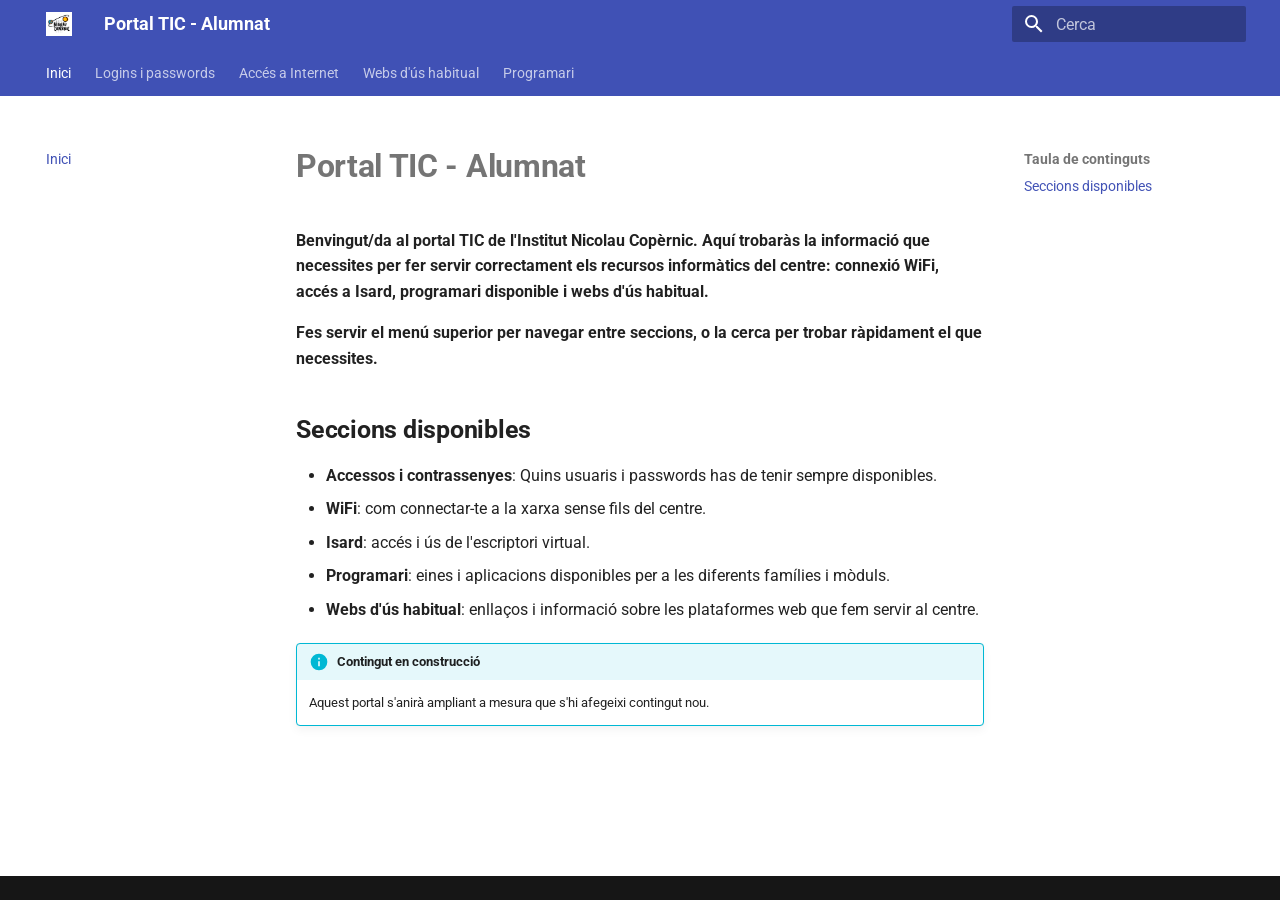
==== commit bb4406a2: "Deployed 47f5355 with MkDocs version: 1.6.1" ====
--- a/index.html
+++ b/index.html
@@ -261,11 +261,11 @@
     
     
       <li class="md-tabs__item">
-        <a href="programari/" class="md-tabs__link">
-          
-  
-  
-  Programari
+        <a href="webs/" class="md-tabs__link">
+          
+  
+  
+  Webs d'ús habitual
 
         </a>
       </li>
@@ -281,11 +281,11 @@
     
     
       <li class="md-tabs__item">
-        <a href="webs/" class="md-tabs__link">
-          
-  
-  
-  Webs d'ús habitual
+        <a href="programari/" class="md-tabs__link">
+          
+  
+  
+  Programari
 
         </a>
       </li>
@@ -614,7 +614,7 @@
   <span class="md-ellipsis">
     
   
-    Programari
+    Webs d'ús habitual
   
 
     
@@ -630,7 +630,7 @@
             <span class="md-nav__icon md-icon"></span>
             
   
-    Programari
+    Webs d'ús habitual
   
 
           </label>
@@ -643,14 +643,14 @@
   
   
     <li class="md-nav__item">
-      <a href="programari/" class="md-nav__link">
-        
-  
-  
-  <span class="md-ellipsis">
-    
-  
-    Programari
+      <a href="webs/" class="md-nav__link">
+        
+  
+  
+  <span class="md-ellipsis">
+    
+  
+    Webs d'ús habitual
   
 
     
@@ -701,7 +701,7 @@
   <span class="md-ellipsis">
     
   
-    Webs d'ús habitual
+    Programari
   
 
     
@@ -717,7 +717,7 @@
             <span class="md-nav__icon md-icon"></span>
             
   
-    Webs d'ús habitual
+    Programari
   
 
           </label>
@@ -730,14 +730,14 @@
   
   
     <li class="md-nav__item">
-      <a href="webs/" class="md-nav__link">
-        
-  
-  
-  <span class="md-ellipsis">
-    
-  
-    Webs d'ús habitual
+      <a href="programari/" class="md-nav__link">
+        
+  
+  
+  <span class="md-ellipsis">
+    
+  
+    Programari
   
 
     
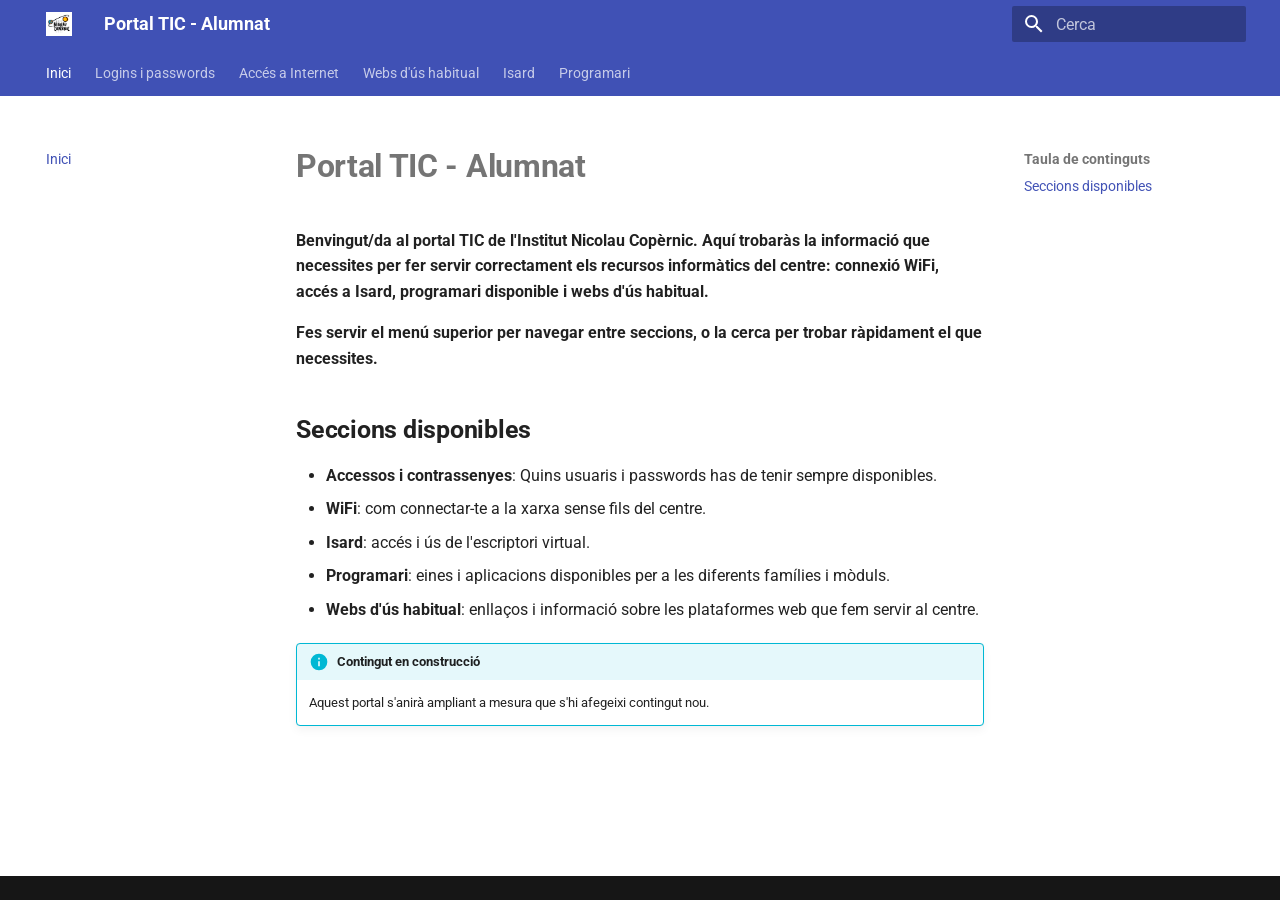
==== commit 3436db6e: "Deployed 47f5355 with MkDocs version: 1.6.1" ====
--- a/index.html
+++ b/index.html
@@ -281,6 +281,26 @@
     
     
       <li class="md-tabs__item">
+        <a href="isard/" class="md-tabs__link">
+          
+  
+  
+  Isard
+
+        </a>
+      </li>
+    
+  
+
+      
+        
+  
+  
+  
+  
+    
+    
+      <li class="md-tabs__item">
         <a href="programari/" class="md-tabs__link">
           
   
@@ -701,7 +721,7 @@
   <span class="md-ellipsis">
     
   
-    Programari
+    Isard
   
 
     
@@ -714,6 +734,93 @@
         
         <nav class="md-nav" data-md-level="1" aria-labelledby="__nav_5_label" aria-expanded="false">
           <label class="md-nav__title" for="__nav_5">
+            <span class="md-nav__icon md-icon"></span>
+            
+  
+    Isard
+  
+
+          </label>
+          <ul class="md-nav__list" data-md-scrollfix>
+            
+              
+                
+  
+  
+  
+  
+    <li class="md-nav__item">
+      <a href="isard/" class="md-nav__link">
+        
+  
+  
+  <span class="md-ellipsis">
+    
+  
+    Isard
+  
+
+    
+  </span>
+  
+  
+
+      </a>
+    </li>
+  
+
+              
+            
+          </ul>
+        </nav>
+      
+    </li>
+  
+
+    
+      
+      
+  
+  
+  
+  
+    
+    
+    
+    
+      
+      
+    
+    
+    <li class="md-nav__item md-nav__item--nested">
+      
+        
+        
+          
+        
+        <input class="md-nav__toggle md-toggle md-toggle--indeterminate" type="checkbox" id="__nav_6" >
+        
+          
+          <label class="md-nav__link" for="__nav_6" id="__nav_6_label" tabindex="0">
+            
+  
+  
+  <span class="md-ellipsis">
+    
+  
+    Programari
+  
+
+    
+  </span>
+  
+  
+
+            <span class="md-nav__icon md-icon"></span>
+          </label>
+        
+        <nav class="md-nav" data-md-level="1" aria-labelledby="__nav_6_label" aria-expanded="false">
+          <label class="md-nav__title" for="__nav_6">
             <span class="md-nav__icon md-icon"></span>
             
   
